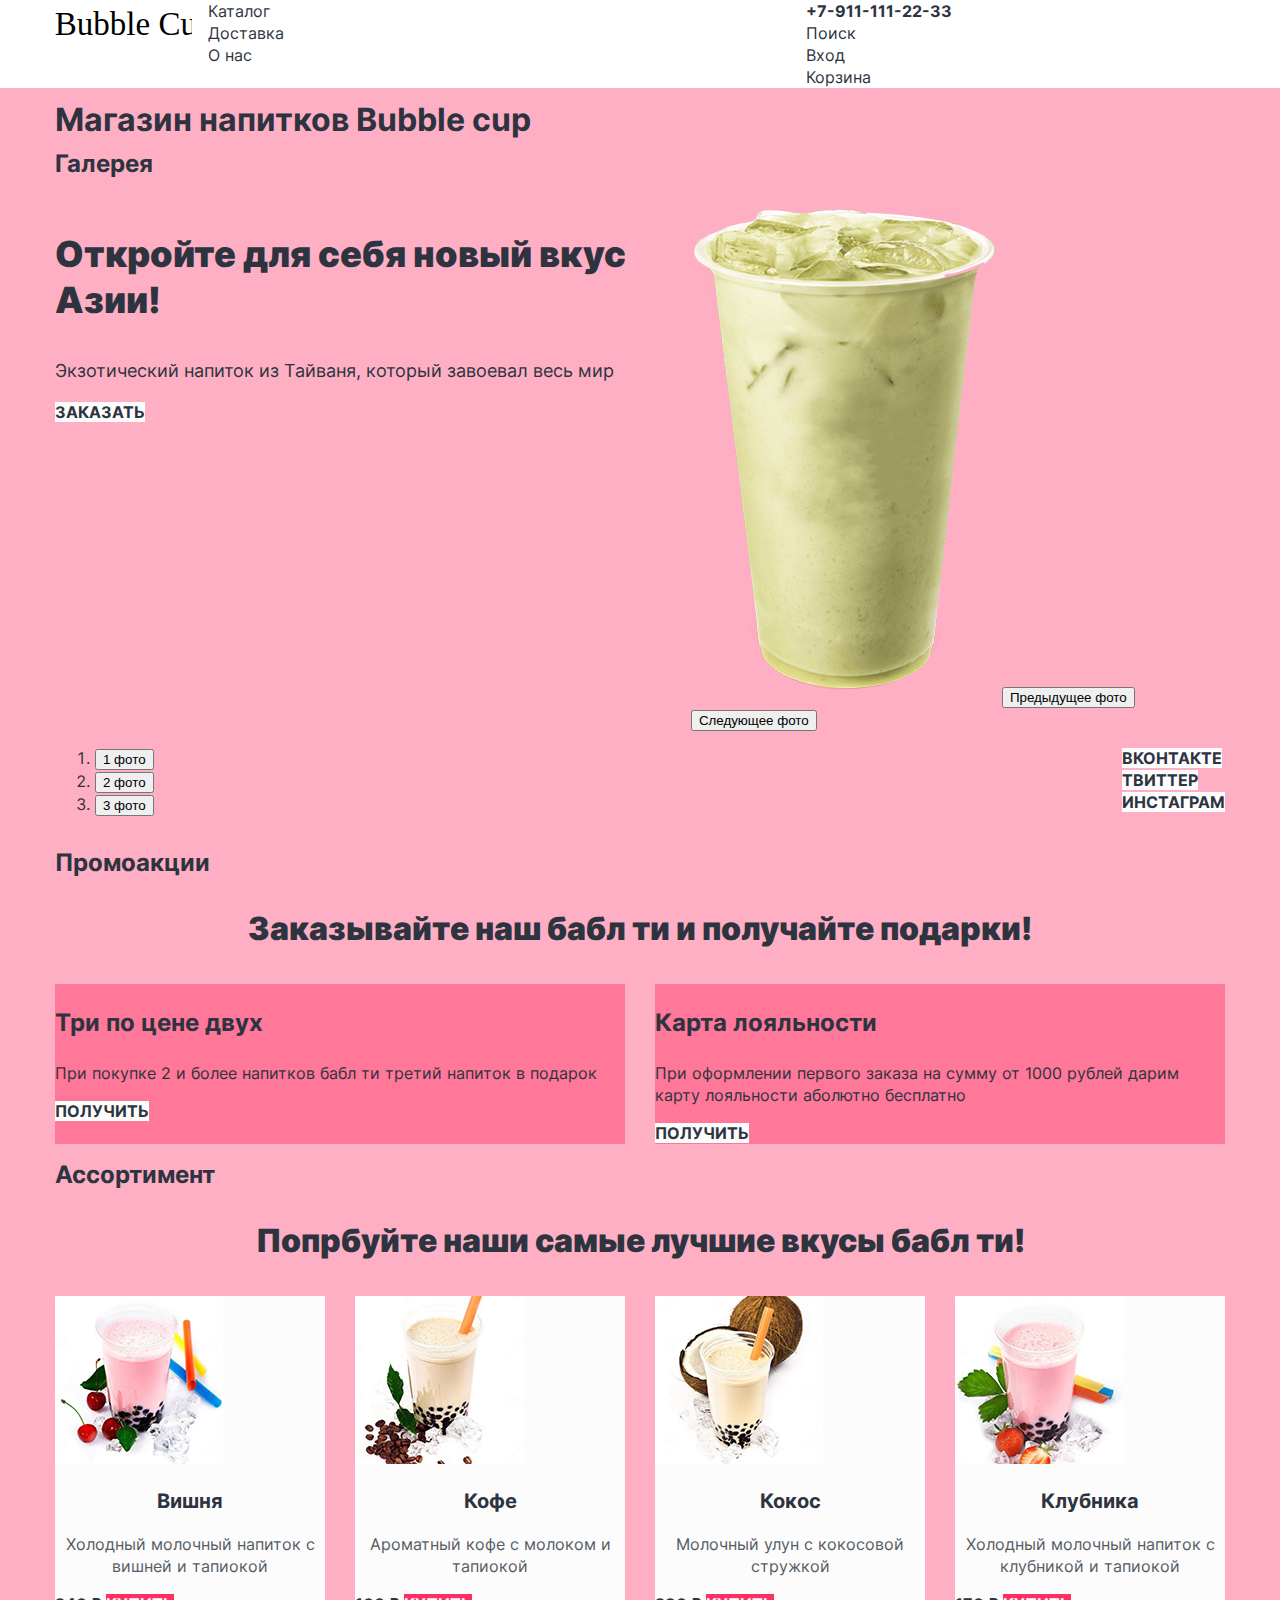
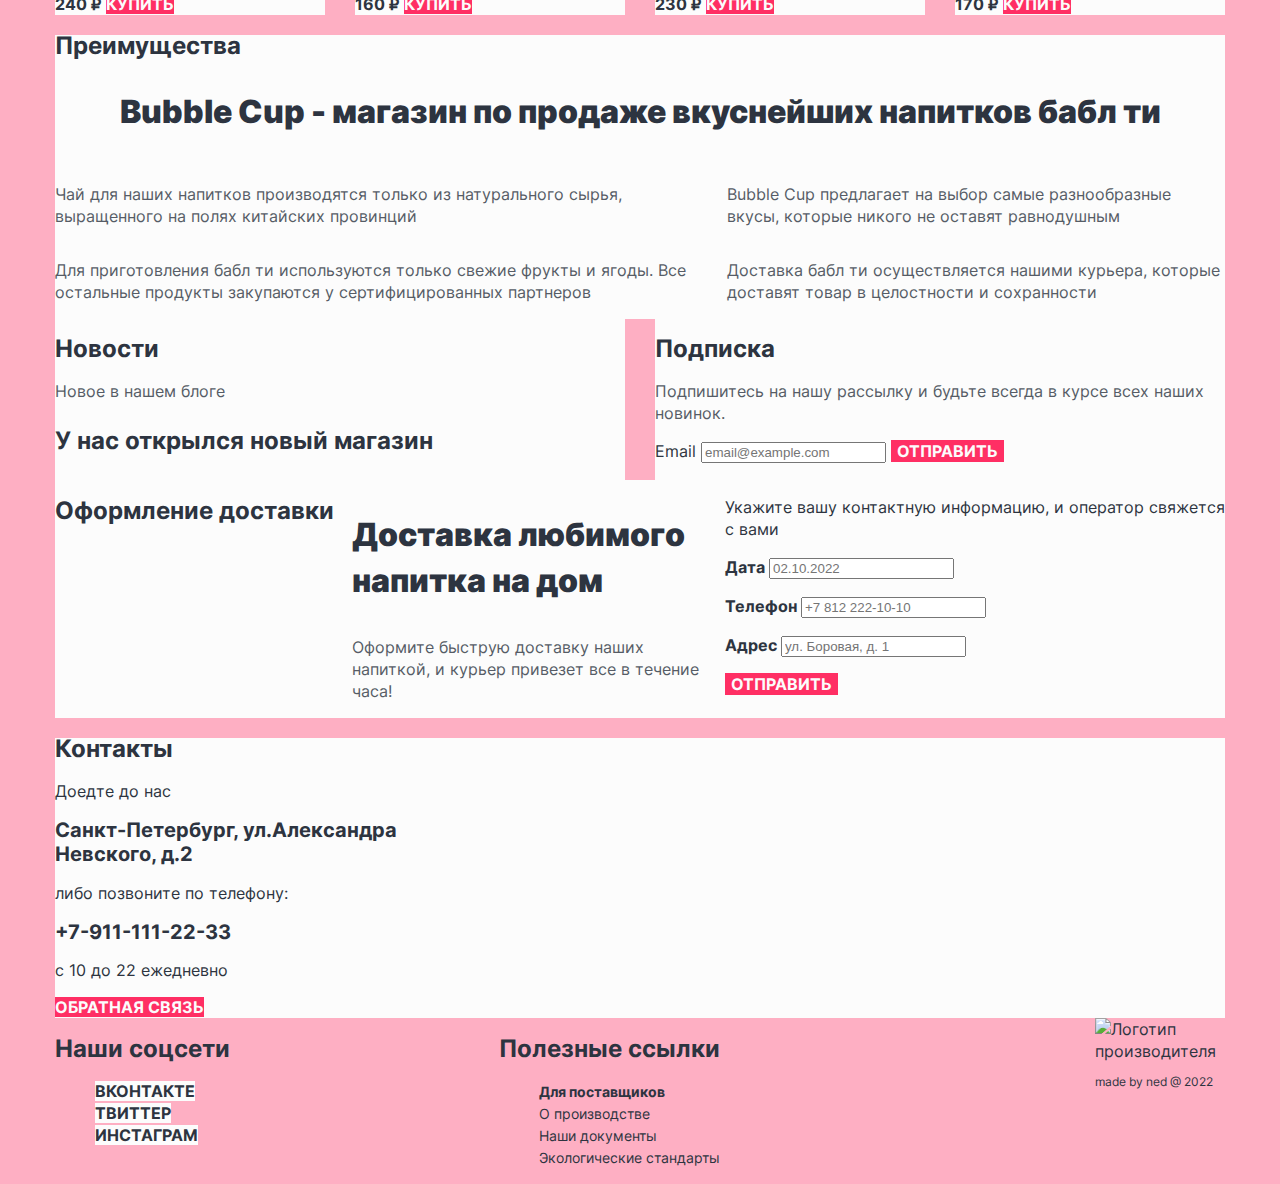
==== index.html @ 6e356ae7 "add flex containers and fix pictures" ====
<!DOCTYPE html>
<html lang="ru">
  <head>
    <meta charset="utf-8">
    <title>Bubble-cup</title>
    <link href="styles/style.css" rel="stylesheet">
  </head>
  <body>
  <header class="main-header">
    <nav class="navigation">
      <a class="navigation-logo" href="index.html">
        <img class="main-header-logo" src="assets/logo.svg" alt="Логотип магазина Bubble Cup" width="137" height="56">
      </a>
      <ul class="navigation-list">
        <li class="navigation-item">
          <a class="navigation-link" href="catalog.html">Каталог</a>
        </li>
        <li class="navigation-item">
          <a class="navigation-link" href="#">Доставка</a>
        </li>
        <li class="navigation-item">
          <a class="navigation-link" href="#">О нас</a>
        </li>
      </ul>
      <ul class="navigation-list navigation-user">
        <li class="navigation-item">
          <b><a class="navigation-link" href="tel:+79111112233">+7-911-111-22-33</a></b>
        </li>
        <li class="navigation-item">
          <a class="navigation-link" href="#">Поиск</a>
        </li>
        <li class="navigation-item">
          <a class="navigation-link" href="#">Вход</a>
        </li>
        <li class="navigation-item">
          <a class="navigation-link" href="#">Корзина</a>
        </li>
      </ul>
    </nav>
  </header>

  <main class="main-index main-container">
    <div class="page-container">
    <h1 class="visually-hidden">Магазин напитков Bubble cup</h1>

    <section class="gallery">

      <h2 class="visually-hidden">Галерея</h2>
      <div class="gallery-container">
        <div class="gallery-wrapper">
          <p class="gallery-title">Откройте для себя новый вкус Азии!</p>
          <p class="gallery-description">Экзотический напиток из Тайваня, который завоевал весь мир</p>
          <a class="button button-order" href="#">Заказать</a>
        </div>

        <div class="gallery-slider">
          <img class="slider-image" src="assets/slider-lime-tea.png" alt="Напитки bubble tea" width="306" height="507">
          <button class="slider-button slider-prev" type="button">
            <span class="visually-hidden">Предыдущее фото</span>
          </button>
          <button class="slider-button slider-next" type="button">
            <span class="visually-hidden">Следующее фото</span>
          </button>

        </div>
      </div>

        <div class="gallery-container">
          <ol class="slider-pagination">
            <li class="slider-pagination-item">
              <button class="slider-pagination-button slider-pagination-button-current" type="button">
                <span class="visually-hidden">1 фото</span>
              </button>
            </li>
            <li class="slider-pagination-item">
              <button class="slider-pagination-button" type="button">
                <span class="visually-hidden">2 фото</span>
              </button>
            </li>
            <li class="slider-pagination-item">
              <button class="slider-pagination-button" type="button">
                <span class="visually-hidden">3 фото</span>
              </button>
            </li>
          </ol>

        <div class="gallery-social">
          <ul class="gallery-social-list">
            <li class="gallery-social-item">
              <a class="button" href="#">
                <span class="visually-hidden">ВКонтакте</span>
              </a>
            </li>
            <li class="gallery-social-item">
              <a class="button" href="#">
                <span class="visually-hidden">Твиттер</span>
              </a>
            </li>
            <li class="gallery-social-item">
              <a class="button" href="#">
                <span class="visually-hidden">Инстаграм</span>
              </a>
            </li>
          </ul>
        </div>
      </div>

    </section>


    <section class="promo-actions">
      <h2 class="visually-hidden">Промоакции</h2>
      <p class="promo-actions-title">Заказывайте наш бабл ти и получайте подарки!</p>
      <div class="promo-container">
        <div class="promo-action-wrapper">
          <p class="promo-title">Три по цене двух</p>
          <p class="promo-description">При покупке 2 и более напитков бабл ти третий напиток в подарок</p>
          <a class="button button-gift" href="#">Получить</a>
        </div>
        <div class="promo-action-wrapper">
          <p class="promo-title">Карта лояльности</p>
          <p class="promo-description">При оформлении первого заказа на сумму от 1000 рублей дарим карту лояльности аболютно бесплатно</p>
          <a class="button button-gift" href="#">Получить</a>
        </div>
      </div>
    </section>

    <section class="assortment">
      <h2 class="visually-hidden">Ассортимент</h2>
      <p class="assortment-title">Попрбуйте наши самые лучшие вкусы бабл ти!</p>
      <ul class="product-list">
        <li class="product-item">
          <a class="product-link" href="#">
            <img class="product-image" src="assets/catalog/cherry-bubble-tea.jpg" alt="Вишневый напиток" width="168" height="168">
            <h3 class="product-title">Вишня</h3>
            <p class="product-description">Холодный молочный напиток с вишней и тапиокой</p>
          </a>
          <b class="product-price">240 ₽</b>
          <a class="product-button button button-pink" href="#">Купить</a>
        </li>
        <li class="product-item">
          <a class="product-link" href="#">
            <img class="product-image" src="assets/catalog/coffee-bubble-tea.jpg" alt="Кофейный напиток" width="168" height="168">
            <h3 class="product-title">Кофе</h3>
            <p class="product-description">Ароматный кофе с молоком и тапиокой</p>
          </a>
          <b class="product-price">160 ₽</b>
          <a class="product-button button button-pink" href="#">Купить</a>
        </li>
        <li class="product-item">
          <a class="product-link" href="#">
            <img class="product-image" src="assets/catalog/coconut-bubble-tea.jpg" alt="Кокосовый напиток" width="168" height="168">
            <h3 class="product-title">Кокос</h3>
            <p class="product-description">Молочный улун с кокосовой стружкой</p>
          </a>
          <b class="product-price">230 ₽</b>
          <a class="product-button button button-pink" href="#">Купить</a>
        </li>
        <li class="product-item">
          <a class="product-link" href="#">
            <img class="product-image" src="assets/catalog/strawberry-bubble-tea.jpg" alt="Клубничный напиток" width="168" height="168">
            <h3 class="product-title">Клубника</h3>
            <p class="product-description">Холодный молочный напиток с клубникой и тапиокой</p>
          </a>
          <b class="product-price">170 ₽</b>
          <a class="product-button button button-pink" href="#">Купить</a>
        </li>
      </ul>
    </section>

    <section class="advantages">
      <h2 class="visually-hidden">Преимущества</h2>
      <p class="advantages-title">Bubble Cup - магазин по продаже вкуснейших напитков бабл ти</p>
      <div class="advantages-list">
        <ul class="advantages-list-column">
          <li class="advantages-item">
            <p class="advantages-description">Чай для наших напитков производятся только из натурального сырья, выращенного на полях китайских провинций</p>
          </li>
          <li class="advantages-item">
            <p class="advantages-description">Для приготовления бабл ти используются только свежие фрукты и ягоды. Все остальные продукты закупаются у  сертифицированных партнеров</p>
          </li>
        </ul>
        <ul class="advantages-list-column">
          <li class="advantages-item">
            <p class="advantages-description">Bubble Cup предлагает на выбор самые разнообразные вкусы, которые никого не оставят равнодушным</p>
          </li>
          <li class="advantages-item">
            <p class="advantages-description">Доставка бабл ти осуществляется нашими курьера, которые доставят товар в целостности и сохранности</p>
          </li>
        </ul>
      </div>
    </section>

    <div class="news-container">
      <section class="news">
        <h2 class="visually-hidden">Новости</h2>
        <span class="news-sign">Новое в нашем блоге</span>
        <p class="news-title">У нас открылся новый магазин</p>
      </section>

      <section class="subscription">
        <h2 class="visually-hidden">Подписка</h2>
        <p class="subscription-description">Подпишитесь на нашу рассылку и будьте всегда
          в курсе всех наших новинок.</p>
        <form class="subscription-form" action="" method="post">
          <label>Email
            <input class="field" placeholder="email@example.com" type="email" name="subscription-email"  required>
          </label>
          <button class="button subscription-button button-pink" type="submit">Отправить</button>
        </form>
      </section>
    </div>

    <section class="appointment">
      <h2 class="visually-hidden">Оформление доставки</h2>
      <div class="appointment-sign">
        <p class="appointment-title">Доставка любимого напитка на дом</p>
        <p class="appointment-description">Оформите быструю доставку наших напиткой, и курьер привезет все в течение часа!</p>
      </div>
      <div class="appointment-wrapper">
        <p class="form-description">Укажите вашу контактную информацию, и оператор свяжется с вами</p>
        <form class="appointment-form" action="" method="post">
          <p class="appointment-form-date">
            <label class="form-label">Дата
              <input class="appointment-date" type="text" name="appointment-date" placeholder="02.10.2022">
            </label>
          </p>
          <p class="appointment-form-phone">
            <label class="form-label">Телефон
              <input class="appointment-phone" type="tel" name="appointment-phone" placeholder="+7 812 222-10-10">
            </label>
          </p>
          <p class="appointment-form-address">
            <label class="form-label">Адрес
              <input class="appointment-address" type="text" name="appointment-address" placeholder="ул. Боровая, д. 1">
            </label>
          </p>
          <button class="button button-pink" type="submit">Отправить</button>
        </form>
      </div>
    </section>

    <section class="contacts">
      <h2 class="visually-hidden">Контакты</h2>
      <div class="contacts-wrapper">
        <p class="contacts-address-title">Доедте до нас</p>
        <address class="contacts-address">Санкт-Петербург, ул.Александра Невского, д.2</address>
        <p class="contacts-phone-title">либо позвоните по телефону:</p>
        <a class="contacts-phone" href="tel:+79111112233">+7-911-111-22-33</a>
        <p class="contacts-time-description">с 10 до 22 ежедневно</p>

        <a class="button button-feedback button-pink" href="#">Обратная связь</a>
      </div>
    </section>
    </div>
  </main>

  <footer class="main-footer">
    <div class="footer-container">
      <section class="footer-social">
        <h2 class="visually-hidden">Наши соцсети</h2>
        <ul class="footer-social-list">
          <li class="footer-social-item">
            <a class="button" href="#">
              <span class="visually-hidden">ВКонтакте</span>
            </a>
          </li>
          <li class="gallery-social-item">
            <a class="button" href="#">
              <span class="visually-hidden">Твиттер</span>
            </a>
          </li>
          <li class="gallery-social-item">
            <a class="button" href="#">
              <span class="visually-hidden">Инстаграм</span>
            </a>
          </li>
        </ul>
      </section>

      <section class="useful-links">
        <h2 class="visually-hidden">Полезные ссылки</h2>
        <ul class="useful-links-list">
          <li class="useful-links-item">
            <b><a class="useful-links-link" href="#">Для поставщиков</a></b>
          </li>
          <li class="useful-links-item">
            <a class="useful-links-link" href="#">О производстве</a>
          </li>
          <li class="useful-links-item">
            <a class="useful-links-link" href="#">Наши документы</a>
          </li>
          <li class="useful-links-item">
            <a class="useful-links-link" href="#">Экологические стандарты</a>
          </li>
        </ul>
      </section>

      <div class="about">
        <img class="footer-logo" src="" alt="Логотип производителя">
        <p class="about-text">made by ned @ 2022</p>
      </div>
    </div>
  </footer>
  </body>
</html>
---- styles/style.css ----
@font-face {
  font-family: Inter;
  font-style: normal;
  font-weight: 400;
  src: url("../fonts/inter-regular.woff") format("woff");
  font-display: swap;
}

@font-face {
  font-family: Inter;
  font-style: normal;
  font-weight: 700;
  src: url("../fonts/inter-bold.woff") format("woff");
  font-display: swap;
}

@font-face {
  font-family: Inter;
  font-style: normal;
  font-weight: 900;
  src: url("../fonts/inter-black.woff") format("woff");
  font-display: swap;
}

html {
  height: 100%;
}

body {
  margin: 0;
  display: flex;
  flex-direction: column;
  min-height: 100%;
  font-family: "Inter", sans-serif;
  font-size: 16px;
  line-height: 22px;
  color: #000000;
  background-color: #ffffff;
}

/*.visually-hidden {*/
/*  position: absolute;*/
/*  width: 1px;*/
/*  height: 1px;*/
/*  margin: -1px;*/
/*  border: 0;*/
/*  padding: 0;*/
/*  white-space: nowrap;*/
/*  clip-path: inset(100%);*/
/*  clip: rect(0 0 0 0);*/
/*  overflow: hidden;*/
/*}*/

.button {
  font-family: inherit;
  font-weight: 700;
  font-size: 16px;
  line-height: 20px;
  text-align: center;
  color: #2D3440;
  background-color: #FCFCFC;
  text-decoration: none;
  text-transform: uppercase;
  border: none;
}

.button-pink {
  color: #FCFCFC;
  background-color: #FF2F64;
}

.navigation{
  display: flex;
  width: 1170px;
  margin: 0 auto;
}

.navigation-list {
  list-style: none;
  margin: 0;
  padding: 0;
  width: 400px;
}

.navigation-user {
  width: 419px;
  margin-left: auto;
}

.navigation-link {
  text-decoration: none;
  color: #2D3440;
  font-size: 16px;
  line-height: 20px;
  text-align: center;
}

.main-index {
  background-color: #FEAFC3;
  color: #2D3440;
}

.main-container {
  flex-grow: 1;
}

.page-container {
  width: 1170px;
  margin: 0 auto;
}

.main-header-logo {
  display: block;
  margin-right: 16px;
}

.gallery-container {
  display: flex;
  justify-content: space-between;
}

.gallery-title {
  font-weight: 900;
  font-size: 36px;
  line-height: 46px;
}

.gallery-description {
  font-size: 18px;
  line-height: 24px;
}

.gallery-social-list {
  list-style: none;
}

.promo-container {
  display: flex;
  justify-content: space-between;
}

.promo-action-wrapper {
  width: 570px;
}

.promo-action-wrapper {
  background-color: #FF7799;
}

.promo-actions-title {
  text-align: center;
  font-weight: 900;
  font-size: 32px;
  line-height: 46px;
}

.promo-title {
  font-weight: 700;
  font-size: 24px;
  line-height: 30px;
}

.product-list {
  list-style: none;
  display: flex;
  justify-content: space-between;
  padding: 0;
  margin: 0;
}

.product-item {
  background-color: #FCFCFC;
  width: 270px;
}

.product-link {
  text-decoration: none;
  color: #2D3440;
}

.assortment-title {
  text-align: center;
  font-weight: 900;
  font-size: 32px;
  line-height: 46px;
}

.product-title {
  text-align: center;
  font-weight: 700;
  font-size: 20px;
  line-height: 24px;
}

.product-description {
  color: #565C66;
  text-align: center;
}

.advantages {
  background-color: #FCFCFC;
}

.advantages-list {
  display: flex;
  justify-content: space-between;
}

.advantages-list-column {
  display: flex;
  flex-direction: column;
  margin: 0;
  padding: 0;
  list-style: none;
}

.advantages-title {
  text-align: center;
  font-weight: 900;
  font-size: 32px;
  line-height: 46px;
}

.advantages-description {
  color: #565C66;
}

.news-container {
  display: flex;
  justify-content: space-between;
}

.news {
  background-color: #FCFCFC;
  width: 570px;
}

.news-title {
  font-weight: 700;
  font-size: 24px;
  line-height: 30px;
}

.news-sign {
  color: #565C66;
  line-height: 20px;
}

.subscription {
  background-color: #FCFCFC;
  width: 570px;
}

.subscription-description {
  color: #565C66;
}

.appointment {
  background-color: #FCFCFC;
  display: flex;
  justify-content: space-between;
}

.appointment-sign {
  width: 356px;
}

.appointment-wrapper {
  width: 500px;
}

.appointment-title {
  font-weight: 900;
  font-size: 32px;
  line-height: 46px;
}

.appointment-description {
  color: #565C66;
}

.form-label {
  font-weight: 700;
}

.contacts {
  background-color: #FCFCFC;
}

.contacts-wrapper {
  width: 343px;
}

.contacts-address {
  font-style: normal;
  font-weight: 700;
  font-size: 20px;
  line-height: 24px;
}

.contacts-phone {
  color: #2D3440;
  text-decoration: none;
  font-weight: 700;
  font-size: 20px;
  line-height: 24px;
}

.contacts-time-description {
  line-height: 20px;
}

.main-footer {
  background-color: #FEAFC3;
  color: #2D3440;
}

.footer-container {
  width: 1170px;
  margin: 0 auto;
  display: flex;
}

.footer-social-list {
  list-style: none;
  width: 104px;
  margin-right: 300px;
}

.useful-links-list {
  list-style: none;
  width: 356px;
  margin-right: 200px;
}

.useful-links-link {
  text-decoration: none;
  color: #2D3440;
  font-size: 14px;
  line-height: 20px;
}

.about-text {
  font-size: 12px;
  line-height: 16px;
  width: 193px;
}

/*catalog*/

.catalog-header {
  background-color: #FEAFC3;
}

.navigation-link-current {
  background-color: #FF2F64;
  color: #FCFCFC;
}

.main-inner {
  background-color: #FEAFC3;
  color: #2D3440;
  font-size: 14px;
  line-height: 20px;
}

.inner-header-title {
  font-weight: 900;
  font-size: 32px;
  line-height: 46px;
}

.breadcrumbs-link {
  color: inherit;
  text-decoration: none;
  font-weight: 700;
}

.catalog-filter {
  width: 807px;
}

.filter-wrapper {
  display: flex;
  justify-content: space-between;
}

.sort-group {
  width: 196px;
}

.price-group {
  width: 196px;
}

.sugar-group {
  width: 367px;
}

.filler-group {
  width: 596px;
}

.sugar-list {
  display: flex;
}

.filler-list {
  display: flex;
}

.catalog-list {
  padding: 0;
  margin: 0;
  list-style: none;
  display: flex;
  flex-wrap: wrap;
}

.catalog-list .product-item {
  margin-right: 30px;
}

.catalog-list .product-item:nth-child(4n) {
  margin-right: 0;
}

.pagination-wrapper {
  display: flex;
}

.pagination-show-more {
  margin-left: 494px;
}

.pagination {
  width: 200px;
  display: flex;
  margin-left: auto;
}

.pagination-link {
  color: #2D3440;
  text-decoration: none;
  font-weight: 400;
  font-size: 16px;
  line-height: 20px;
}

.pagination-current {
  background-color: #FCFCFC;
}

.pagination-disabled {
  background-color: #595959;
}
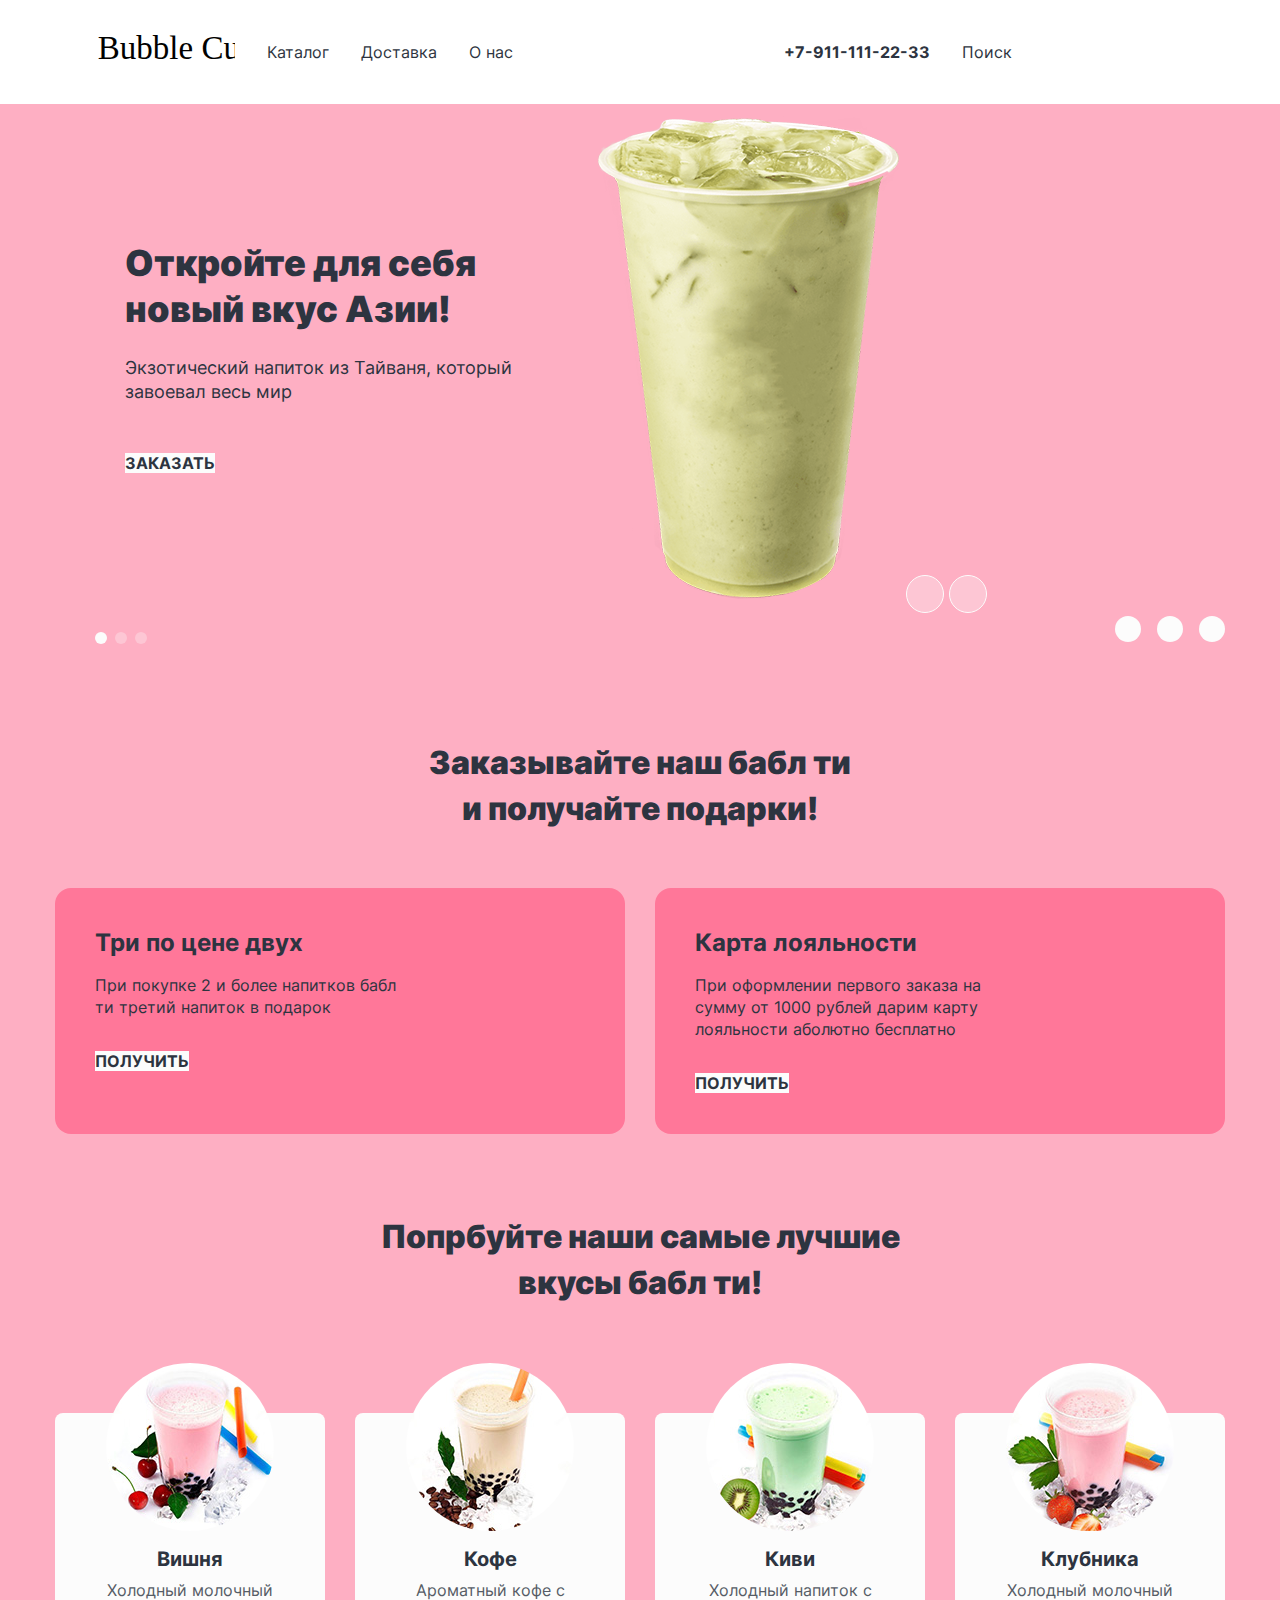
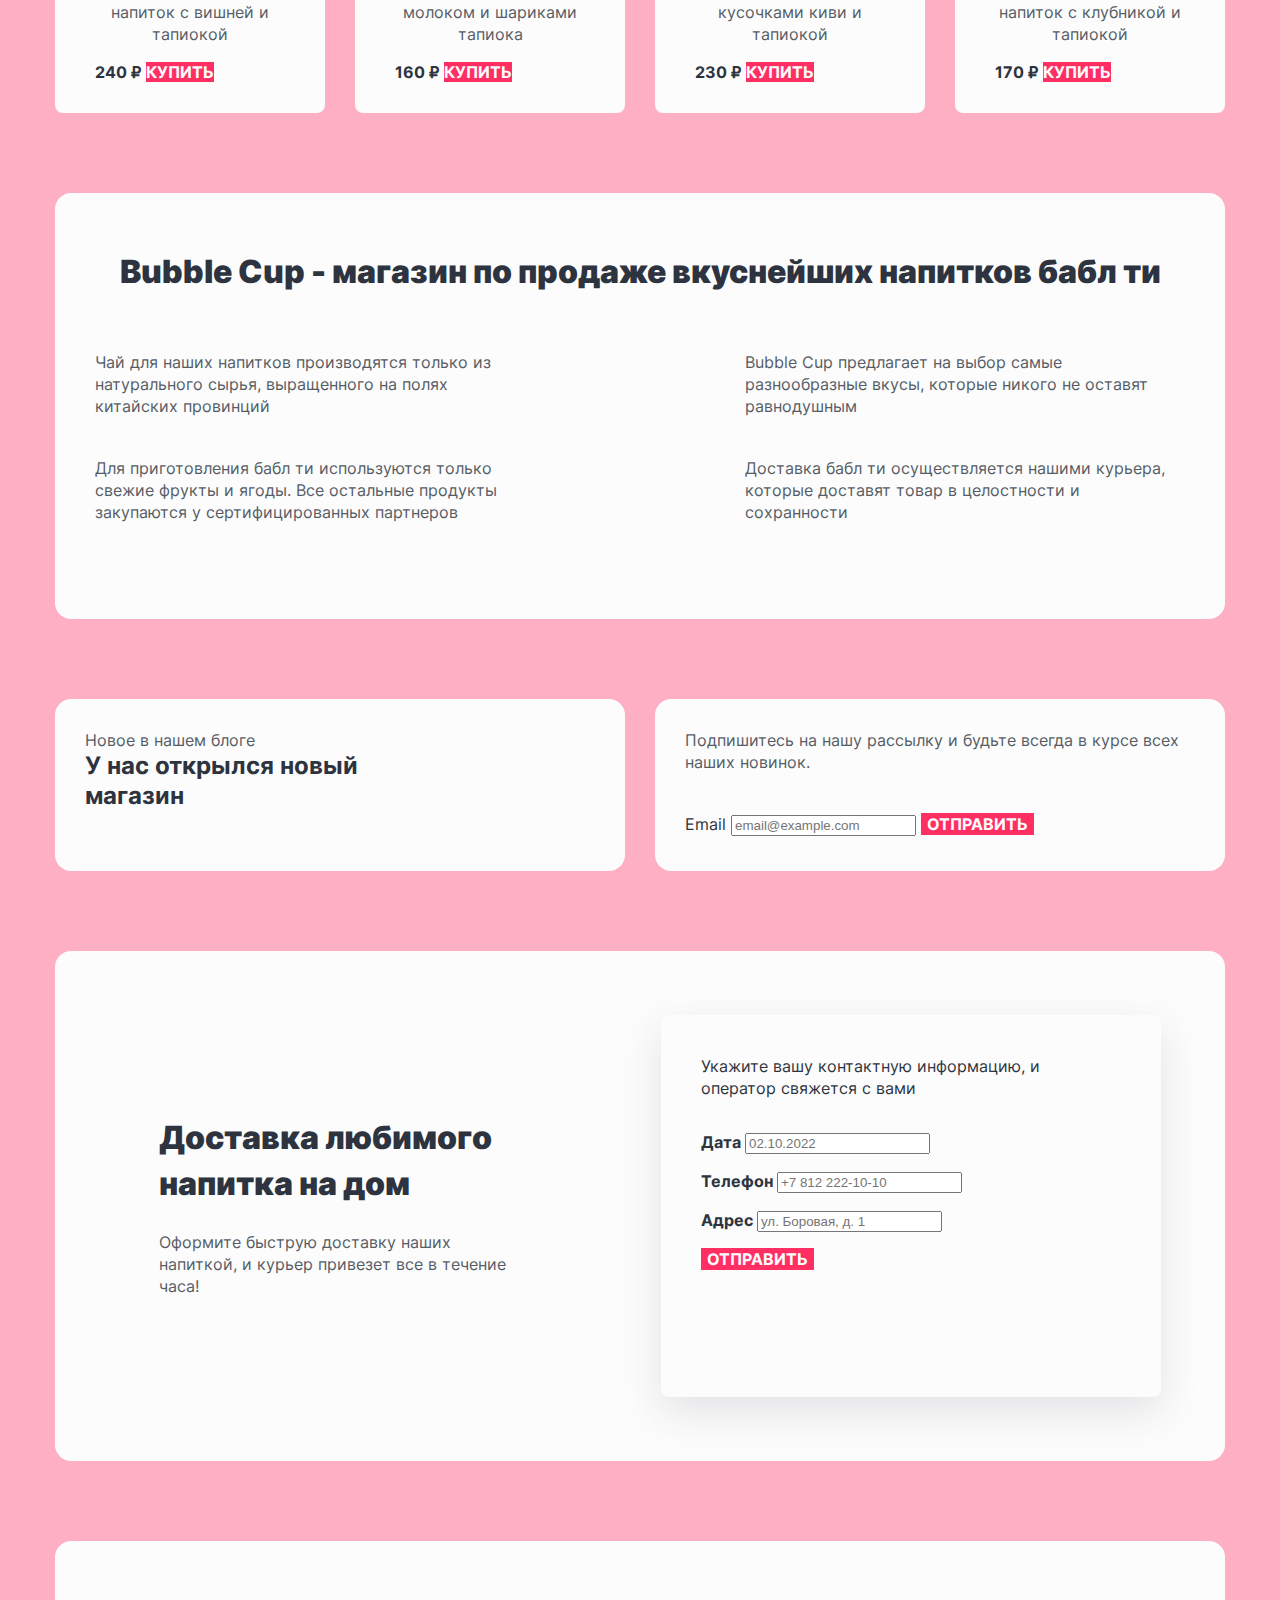
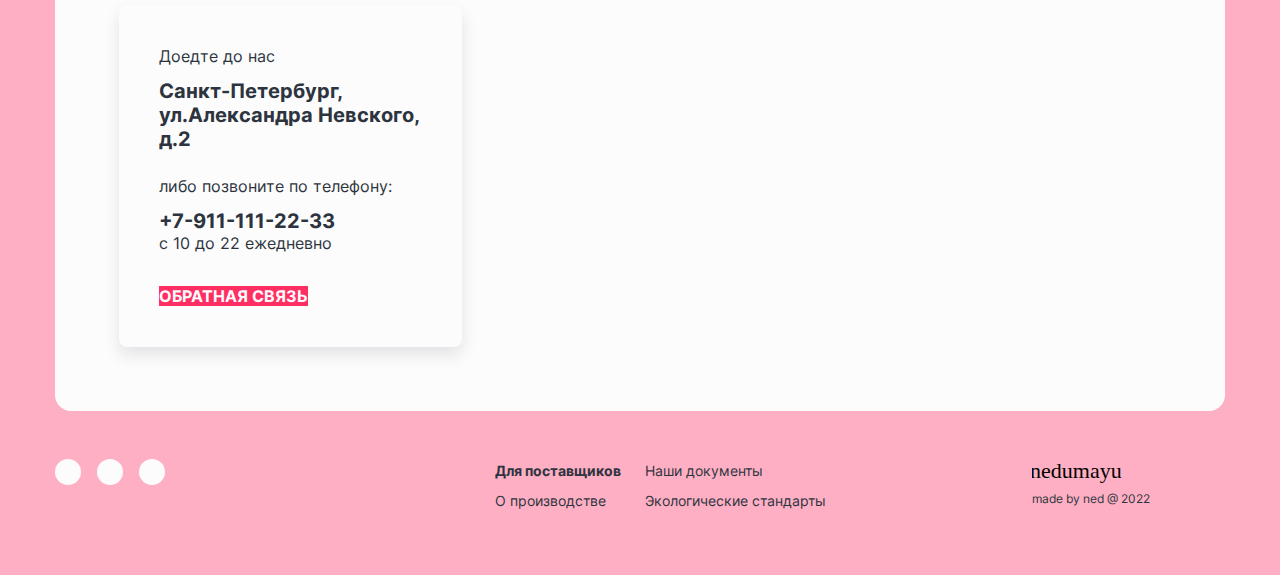
==== commit 3ce04987: "add margins and paddings at elements" ====
--- a/index.html
+++ b/index.html
@@ -30,10 +30,10 @@
           <a class="navigation-link" href="#">Поиск</a>
         </li>
         <li class="navigation-item">
-          <a class="navigation-link" href="#">Вход</a>
-        </li>
-        <li class="navigation-item">
-          <a class="navigation-link" href="#">Корзина</a>
+          <a class="navigation-link" href="#"><span class="visually-hidden">Вход</span></a>
+        </li>
+        <li class="navigation-item">
+          <a class="navigation-link" href="#"><span class="visually-hidden">Корзина</span></a>
         </li>
       </ul>
     </nav>
@@ -44,7 +44,6 @@
     <h1 class="visually-hidden">Магазин напитков Bubble cup</h1>
 
     <section class="gallery">
-
       <h2 class="visually-hidden">Галерея</h2>
       <div class="gallery-container">
         <div class="gallery-wrapper">
@@ -61,11 +60,10 @@
           <button class="slider-button slider-next" type="button">
             <span class="visually-hidden">Следующее фото</span>
           </button>
-
-        </div>
-      </div>
-
-        <div class="gallery-container">
+        </div>
+      </div>
+
+        <div class="gallery-buttons-container">
           <ol class="slider-pagination">
             <li class="slider-pagination-item">
               <button class="slider-pagination-button slider-pagination-button-current" type="button">
@@ -110,7 +108,7 @@
 
     <section class="promo-actions">
       <h2 class="visually-hidden">Промоакции</h2>
-      <p class="promo-actions-title">Заказывайте наш бабл ти и получайте подарки!</p>
+      <p class="promo-actions-title">Заказывайте наш бабл ти <br> и получайте подарки!</p>
       <div class="promo-container">
         <div class="promo-action-wrapper">
           <p class="promo-title">Три по цене двух</p>
@@ -127,7 +125,7 @@
 
     <section class="assortment">
       <h2 class="visually-hidden">Ассортимент</h2>
-      <p class="assortment-title">Попрбуйте наши самые лучшие вкусы бабл ти!</p>
+      <p class="assortment-title">Попрбуйте наши самые лучшие <br> вкусы бабл ти!</p>
       <ul class="product-list">
         <li class="product-item">
           <a class="product-link" href="#">
@@ -142,16 +140,16 @@
           <a class="product-link" href="#">
             <img class="product-image" src="assets/catalog/coffee-bubble-tea.jpg" alt="Кофейный напиток" width="168" height="168">
             <h3 class="product-title">Кофе</h3>
-            <p class="product-description">Ароматный кофе с молоком и тапиокой</p>
+            <p class="product-description">Ароматный кофе с молоком и шариками тапиока</p>
           </a>
           <b class="product-price">160 ₽</b>
           <a class="product-button button button-pink" href="#">Купить</a>
         </li>
         <li class="product-item">
           <a class="product-link" href="#">
-            <img class="product-image" src="assets/catalog/coconut-bubble-tea.jpg" alt="Кокосовый напиток" width="168" height="168">
-            <h3 class="product-title">Кокос</h3>
-            <p class="product-description">Молочный улун с кокосовой стружкой</p>
+            <img class="product-image" src="assets/catalog/kiwi-bubble-tea.jpg" alt="Киви напиток" width="168" height="168">
+            <h3 class="product-title">Киви</h3>
+            <p class="product-description">Холодный напиток с кусочками киви и тапиокой</p>
           </a>
           <b class="product-price">230 ₽</b>
           <a class="product-button button button-pink" href="#">Купить</a>
@@ -195,7 +193,7 @@
       <section class="news">
         <h2 class="visually-hidden">Новости</h2>
         <span class="news-sign">Новое в нашем блоге</span>
-        <p class="news-title">У нас открылся новый магазин</p>
+        <p class="news-title">У нас открылся новый <br> магазин</p>
       </section>
 
       <section class="subscription">
@@ -243,9 +241,9 @@
     <section class="contacts">
       <h2 class="visually-hidden">Контакты</h2>
       <div class="contacts-wrapper">
-        <p class="contacts-address-title">Доедте до нас</p>
+        <p class="contacts-title">Доедте до нас</p>
         <address class="contacts-address">Санкт-Петербург, ул.Александра Невского, д.2</address>
-        <p class="contacts-phone-title">либо позвоните по телефону:</p>
+        <p class="contacts-title">либо позвоните по телефону:</p>
         <a class="contacts-phone" href="tel:+79111112233">+7-911-111-22-33</a>
         <p class="contacts-time-description">с 10 до 22 ежедневно</p>
 
@@ -259,8 +257,8 @@
     <div class="footer-container">
       <section class="footer-social">
         <h2 class="visually-hidden">Наши соцсети</h2>
-        <ul class="footer-social-list">
-          <li class="footer-social-item">
+        <ul class="gallery-social-list">
+          <li class="gallery-social-item">
             <a class="button" href="#">
               <span class="visually-hidden">ВКонтакте</span>
             </a>
@@ -280,24 +278,28 @@
 
       <section class="useful-links">
         <h2 class="visually-hidden">Полезные ссылки</h2>
-        <ul class="useful-links-list">
-          <li class="useful-links-item">
-            <b><a class="useful-links-link" href="#">Для поставщиков</a></b>
-          </li>
-          <li class="useful-links-item">
-            <a class="useful-links-link" href="#">О производстве</a>
-          </li>
-          <li class="useful-links-item">
-            <a class="useful-links-link" href="#">Наши документы</a>
-          </li>
-          <li class="useful-links-item">
-            <a class="useful-links-link" href="#">Экологические стандарты</a>
-          </li>
-        </ul>
+        <div class="useful-links-list">
+          <ul class="useful-links-column">
+            <li class="useful-links-item">
+              <b><a class="useful-links-link" href="#">Для поставщиков</a></b>
+            </li>
+            <li class="useful-links-item">
+              <a class="useful-links-link" href="#">О производстве</a>
+            </li>
+          </ul>
+          <ul class="useful-links-column">
+            <li class="useful-links-item">
+              <a class="useful-links-link" href="#">Наши документы</a>
+            </li>
+            <li class="useful-links-item">
+              <a class="useful-links-link" href="#">Экологические стандарты</a>
+            </li>
+          </ul>
+        </div>
       </section>
 
       <div class="about">
-        <img class="footer-logo" src="" alt="Логотип производителя">
+        <img class="footer-logo" src="assets/logo-ned.svg" alt="Логотип производителя" width="93" height="27">
         <p class="about-text">made by ned @ 2022</p>
       </div>
     </div>
--- a/styles/style.css
+++ b/styles/style.css
@@ -38,18 +38,20 @@
   background-color: #ffffff;
 }
 
-/*.visually-hidden {*/
-/*  position: absolute;*/
-/*  width: 1px;*/
-/*  height: 1px;*/
-/*  margin: -1px;*/
-/*  border: 0;*/
-/*  padding: 0;*/
-/*  white-space: nowrap;*/
-/*  clip-path: inset(100%);*/
-/*  clip: rect(0 0 0 0);*/
-/*  overflow: hidden;*/
-/*}*/
+.visually-hidden {
+  position: absolute;
+  width: 1px;
+  height: 1px;
+  margin: -1px;
+  border: 0;
+  padding: 0;
+  white-space: nowrap;
+  clip-path: inset(100%);
+  clip: rect(0 0 0 0);
+  overflow: hidden;
+}
+
+/*buttons*/
 
 .button {
   font-family: inherit;
@@ -69,10 +71,13 @@
   background-color: #FF2F64;
 }
 
+/*header*/
+
 .navigation{
   display: flex;
   width: 1170px;
   margin: 0 auto;
+  padding: 24px 98px;
 }
 
 .navigation-list {
@@ -80,14 +85,19 @@
   margin: 0;
   padding: 0;
   width: 400px;
+  display: flex;
+  flex-wrap: wrap;
+  align-content: center;
 }
 
 .navigation-user {
-  width: 419px;
+  width: 500px;
   margin-left: auto;
 }
 
 .navigation-link {
+  display: block;
+  padding: 8px 16px;
   text-decoration: none;
   color: #2D3440;
   font-size: 16px;
@@ -95,6 +105,18 @@
   text-align: center;
 }
 
+.navigation-user .navigation-link {
+  min-height: 15px;
+  min-width: 15px;
+}
+
+.main-header-logo {
+  display: block;
+  margin-right: 16px;
+}
+
+/*main-container*/
+
 .main-index {
   background-color: #FEAFC3;
   color: #2D3440;
@@ -109,42 +131,98 @@
   margin: 0 auto;
 }
 
-.main-header-logo {
-  display: block;
-  margin-right: 16px;
+/*gallery*/
+
+.gallery {
+  margin-bottom: 80px;
 }
 
 .gallery-container {
   display: flex;
+}
+
+.gallery-buttons-container {
+  display: flex;
   justify-content: space-between;
+}
+
+.gallery-wrapper {
+  width: 470px;
+  padding: 136px 0 138px 70px;
 }
 
 .gallery-title {
   font-weight: 900;
   font-size: 36px;
   line-height: 46px;
+  margin-top: 0;
+  margin-bottom: 24px;
 }
 
 .gallery-description {
   font-size: 18px;
   line-height: 24px;
-}
+  margin: 0 0 48px 0;
+}
+
+.slider-pagination {
+  display: flex;
+  list-style: none;
+}
+
+.slider-button {
+  width: 38px;
+  height: 38px;
+  background-color: rgba(252, 252, 252, 0.3);
+  border: 1px solid #FCFCFC;
+  border-radius: 50%;
+}
+
+/*pagination*/
+
+.slider-pagination-button {
+  display: block;
+  width: 12px;
+  height: 12px;
+  background-color: #FCFCFC;
+  border: none;
+  border-radius: 50%;
+  opacity: 0.3;
+  margin-right: 8px;
+}
+
+.slider-pagination-button-current {
+  opacity: 1;
+}
+
+/*social*/
 
 .gallery-social-list {
   list-style: none;
-}
-
-.promo-container {
-  display: flex;
-  justify-content: space-between;
-}
-
-.promo-action-wrapper {
-  width: 570px;
-}
-
-.promo-action-wrapper {
-  background-color: #FF7799;
+  display: flex;
+  flex-wrap: wrap;
+  margin: 0;
+  padding: 0;
+}
+
+.gallery-social-item {
+  display: block;
+  width: 24px;
+  height: 24px;
+  background-color: #FCFCFC;
+  border: 1px solid rgba(252, 252, 252, 0.3);
+  border-radius: 50%;
+  margin-right: 16px;
+}
+
+.gallery-social-item:nth-child(3n) {
+  margin-right: 0;
+}
+
+/*promo*/
+
+.promo-actions {
+  margin-bottom: 80px;
 }
 
 .promo-actions-title {
@@ -152,12 +230,37 @@
   font-weight: 900;
   font-size: 32px;
   line-height: 46px;
+  margin: 0 0 56px 0;
+}
+
+.promo-container {
+  display: flex;
+  justify-content: space-between;
+}
+
+.promo-action-wrapper {
+  padding: 40px;
+  width: 490px;
+  border-radius: 16px;
+  background-color: #FF7799;
 }
 
 .promo-title {
   font-weight: 700;
   font-size: 24px;
   line-height: 30px;
+  margin: 0 0 16px 0;
+}
+
+.promo-description {
+  width: 320px;
+  margin: 0 0 32px 0;
+}
+
+/*assortment*/
+
+.assortment {
+  margin-bottom: 80px;
 }
 
 .product-list {
@@ -170,12 +273,21 @@
 
 .product-item {
   background-color: #FCFCFC;
-  width: 270px;
+  width: 190px;
+  padding: 0 40px 30px 40px;
+  border-radius: 8px;
 }
 
 .product-link {
   text-decoration: none;
   color: #2D3440;
+}
+
+.product-image {
+  border-radius: 50%;
+  display: block;
+  width: 168px;
+  margin: -50px auto 0 auto;
 }
 
 .assortment-title {
@@ -183,6 +295,7 @@
   font-weight: 900;
   font-size: 32px;
   line-height: 46px;
+  margin: 0 0 107px 0;
 }
 
 .product-title {
@@ -190,15 +303,22 @@
   font-weight: 700;
   font-size: 20px;
   line-height: 24px;
+  margin: 16px 0 8px 0;
 }
 
 .product-description {
   color: #565C66;
   text-align: center;
-}
+  margin: 0 0 16px 0;
+}
+
+/*advantages*/
 
 .advantages {
   background-color: #FCFCFC;
+  margin-bottom: 80px;
+  padding: 56px 40px;
+  border-radius: 16px;
 }
 
 .advantages-list {
@@ -219,76 +339,116 @@
   font-weight: 900;
   font-size: 32px;
   line-height: 46px;
+  margin: 0 0 56px 0;
 }
 
 .advantages-description {
   color: #565C66;
-}
+  margin: 0 0 40px 0;
+  width: 440px;
+}
+
+/*news and sub*/
 
 .news-container {
   display: flex;
   justify-content: space-between;
+  margin-bottom: 80px;
 }
 
 .news {
   background-color: #FCFCFC;
-  width: 570px;
+  width: 510px;
+  padding: 30px;
+  border-radius: 16px;
 }
 
 .news-title {
   font-weight: 700;
   font-size: 24px;
   line-height: 30px;
+  margin: 0 0 30px 0;
 }
 
 .news-sign {
   color: #565C66;
   line-height: 20px;
+  margin: 0 0 12px 0;
 }
 
 .subscription {
   background-color: #FCFCFC;
-  width: 570px;
+  width: 510px;
+  padding: 30px;
+  border-radius: 16px;
 }
 
 .subscription-description {
   color: #565C66;
-}
+  margin: 0 0 40px 0;
+}
+
+/*delivery*/
 
 .appointment {
   background-color: #FCFCFC;
   display: flex;
   justify-content: space-between;
+  margin-bottom: 80px;
+  border-radius: 16px;
+  padding: 64px;
 }
 
 .appointment-sign {
   width: 356px;
-}
-
-.appointment-wrapper {
-  width: 500px;
+  margin: 100px 90px 100px 40px;
 }
 
 .appointment-title {
   font-weight: 900;
   font-size: 32px;
   line-height: 46px;
+  margin: 0 0 24px 0;
 }
 
 .appointment-description {
   color: #565C66;
+  margin: 0;
+}
+
+.appointment-wrapper {
+  width: 420px;
+  padding: 40px;
+  box-shadow: 0 15px 40px rgba(45, 52, 64, 0.12);
+  border-radius: 8px;
+}
+
+.form-description {
+  width: 380px;
+  margin: 0 0 32px 0;
 }
 
 .form-label {
   font-weight: 700;
 }
 
+/*contacts*/
+
 .contacts {
   background-color: #FCFCFC;
+  border-radius: 16px;
+  padding: 64px;
 }
 
 .contacts-wrapper {
-  width: 343px;
+  width: 263px;
+  padding: 40px;
+  box-shadow: 0 8px 16px rgba(45, 52, 64, 0.12);
+  border-radius: 8px;
+}
+
+.contacts-title {
+  margin: 0 0 12px 0;
 }
 
 .contacts-address {
@@ -296,6 +456,7 @@
   font-weight: 700;
   font-size: 20px;
   line-height: 24px;
+  margin: 0 0 24px 0;
 }
 
 .contacts-phone {
@@ -304,15 +465,20 @@
   font-weight: 700;
   font-size: 20px;
   line-height: 24px;
+  margin: 0;
 }
 
 .contacts-time-description {
   line-height: 20px;
-}
+  margin: 0 0 32px 0;
+}
+
+/*footer*/
 
 .main-footer {
   background-color: #FEAFC3;
   color: #2D3440;
+  padding: 48px 0 56px 0;
 }
 
 .footer-container {
@@ -321,16 +487,28 @@
   display: flex;
 }
 
-.footer-social-list {
-  list-style: none;
-  width: 104px;
-  margin-right: 300px;
+.footer-social {
+  width: 140px;
 }
 
 .useful-links-list {
-  list-style: none;
   width: 356px;
-  margin-right: 200px;
+  margin-left: 300px;
+  display: flex;
+}
+
+.useful-links-column {
+  list-style: none;
+  margin: 0;
+  padding: 0;
+}
+
+.useful-links-column:first-child {
+  margin-right: 24px;
+}
+
+.useful-links-item {
+  margin: 0 0 8px 0;
 }
 
 .useful-links-link {
@@ -338,12 +516,17 @@
   color: #2D3440;
   font-size: 14px;
   line-height: 20px;
+}
+
+.about {
+  width: 193px;
+  margin-left: auto;
 }
 
 .about-text {
   font-size: 12px;
   line-height: 16px;
-  width: 193px;
+  margin: 0;
 }
 
 /*catalog*/
@@ -368,6 +551,18 @@
   font-weight: 900;
   font-size: 32px;
   line-height: 46px;
+  margin: 0 0 40px 0;
+}
+
+.breadcrumbs {
+  display: flex;
+  list-style: none;
+  padding: 0;
+  margin: 0 0 16px 0;
+}
+
+.breadcrumbs-item:first-child {
+  margin-right: 28px;
 }
 
 .breadcrumbs-link {
@@ -378,6 +573,7 @@
 
 .catalog-filter {
   width: 807px;
+  margin-bottom: 100px;
 }
 
 .filter-wrapper {
@@ -411,7 +607,7 @@
 
 .catalog-list {
   padding: 0;
-  margin: 0;
+  margin: 0 0 -74px 0;
   list-style: none;
   display: flex;
   flex-wrap: wrap;
@@ -419,6 +615,7 @@
 
 .catalog-list .product-item {
   margin-right: 30px;
+  margin-bottom: 90px;
 }
 
 .catalog-list .product-item:nth-child(4n) {
@@ -427,6 +624,7 @@
 
 .pagination-wrapper {
   display: flex;
+  padding: 41px 0;
 }
 
 .pagination-show-more {
@@ -436,10 +634,18 @@
 .pagination {
   width: 200px;
   display: flex;
-  margin-left: auto;
+  margin: 0 0 0 auto;
+  padding: 0;
+  list-style: none;
 }
 
 .pagination-link {
+  display: flex;
+  align-items: center;
+  justify-content: center;
+  width: 24px;
+  height: 24px;
+  border-radius: 50%;
   color: #2D3440;
   text-decoration: none;
   font-weight: 400;
@@ -447,8 +653,17 @@
   line-height: 20px;
 }
 
+.pagination-link:not(:last-child) {
+  margin-right: 2px;
+}
+
 .pagination-current {
   background-color: #FCFCFC;
+}
+
+.pagination-prev, .pagination-next {
+  margin: 0 10px;
+  border: 1px solid rgb(110, 110, 110);
 }
 
 .pagination-disabled {
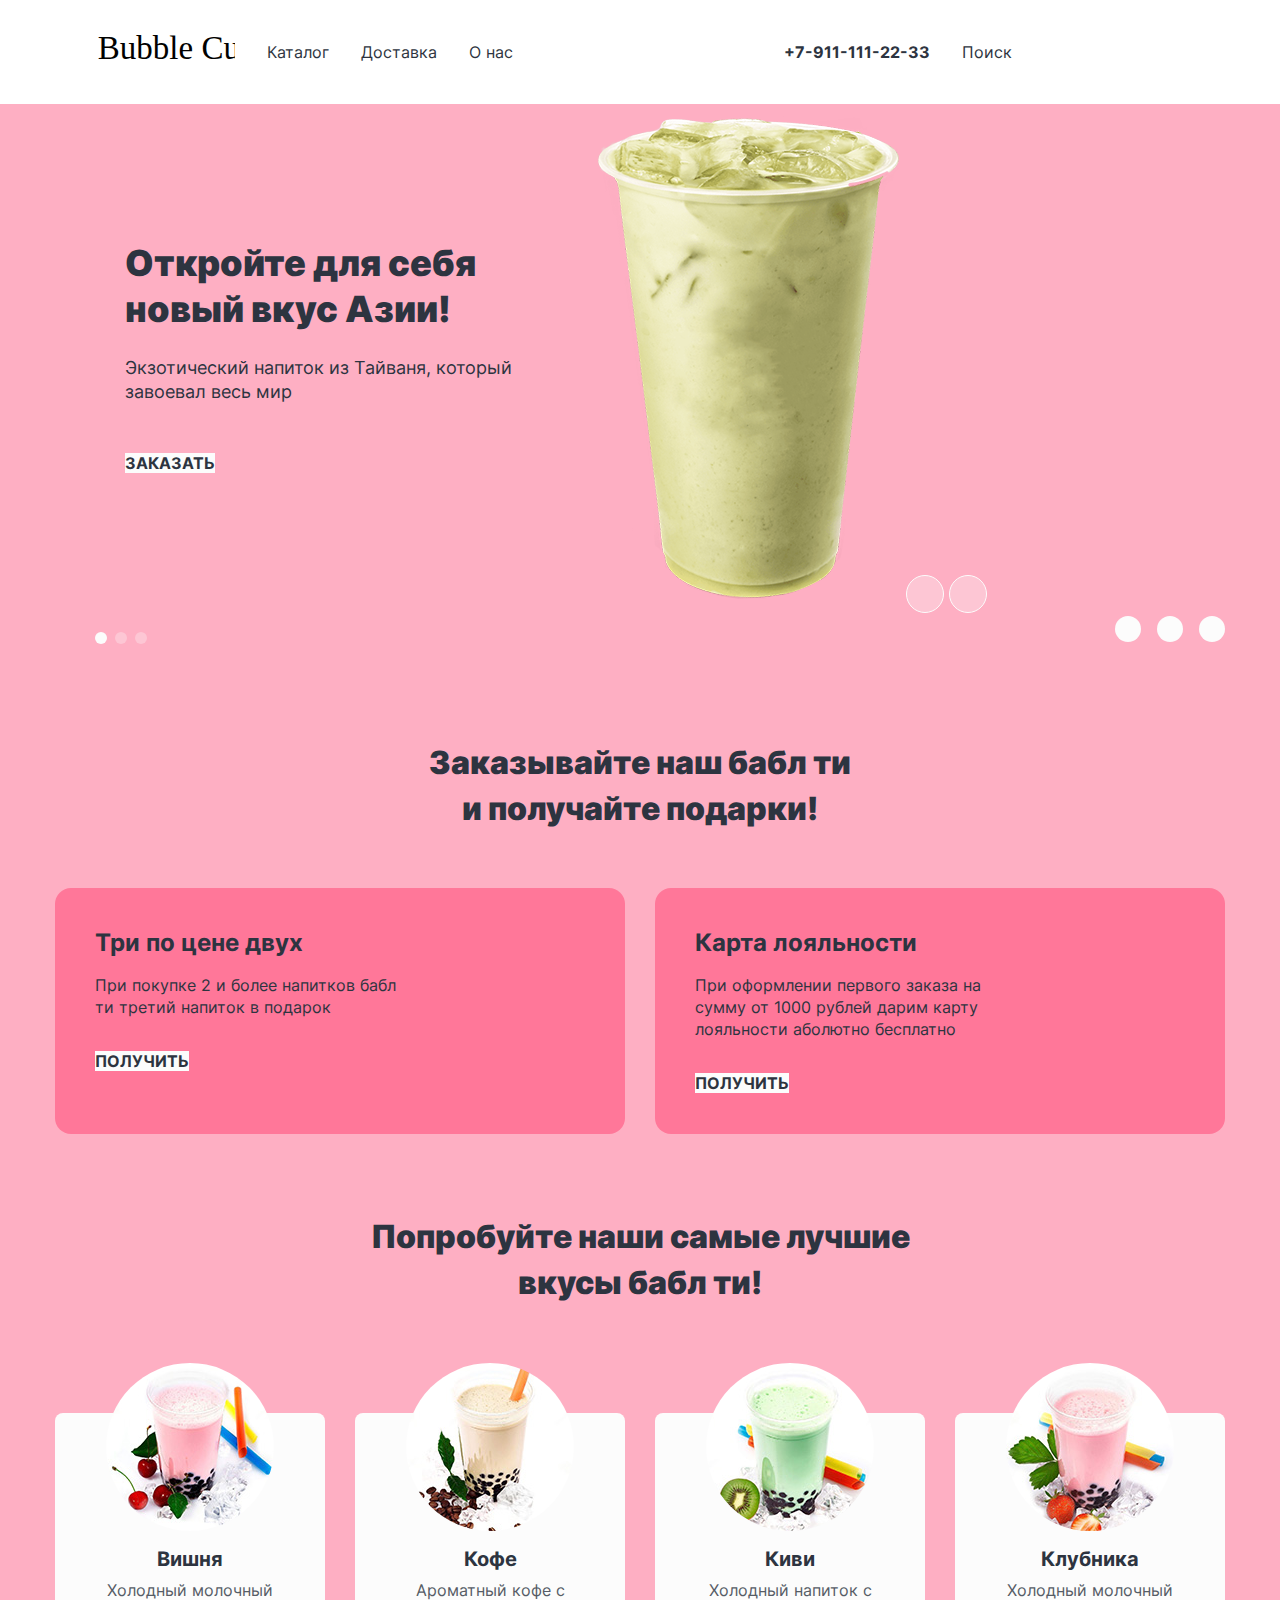
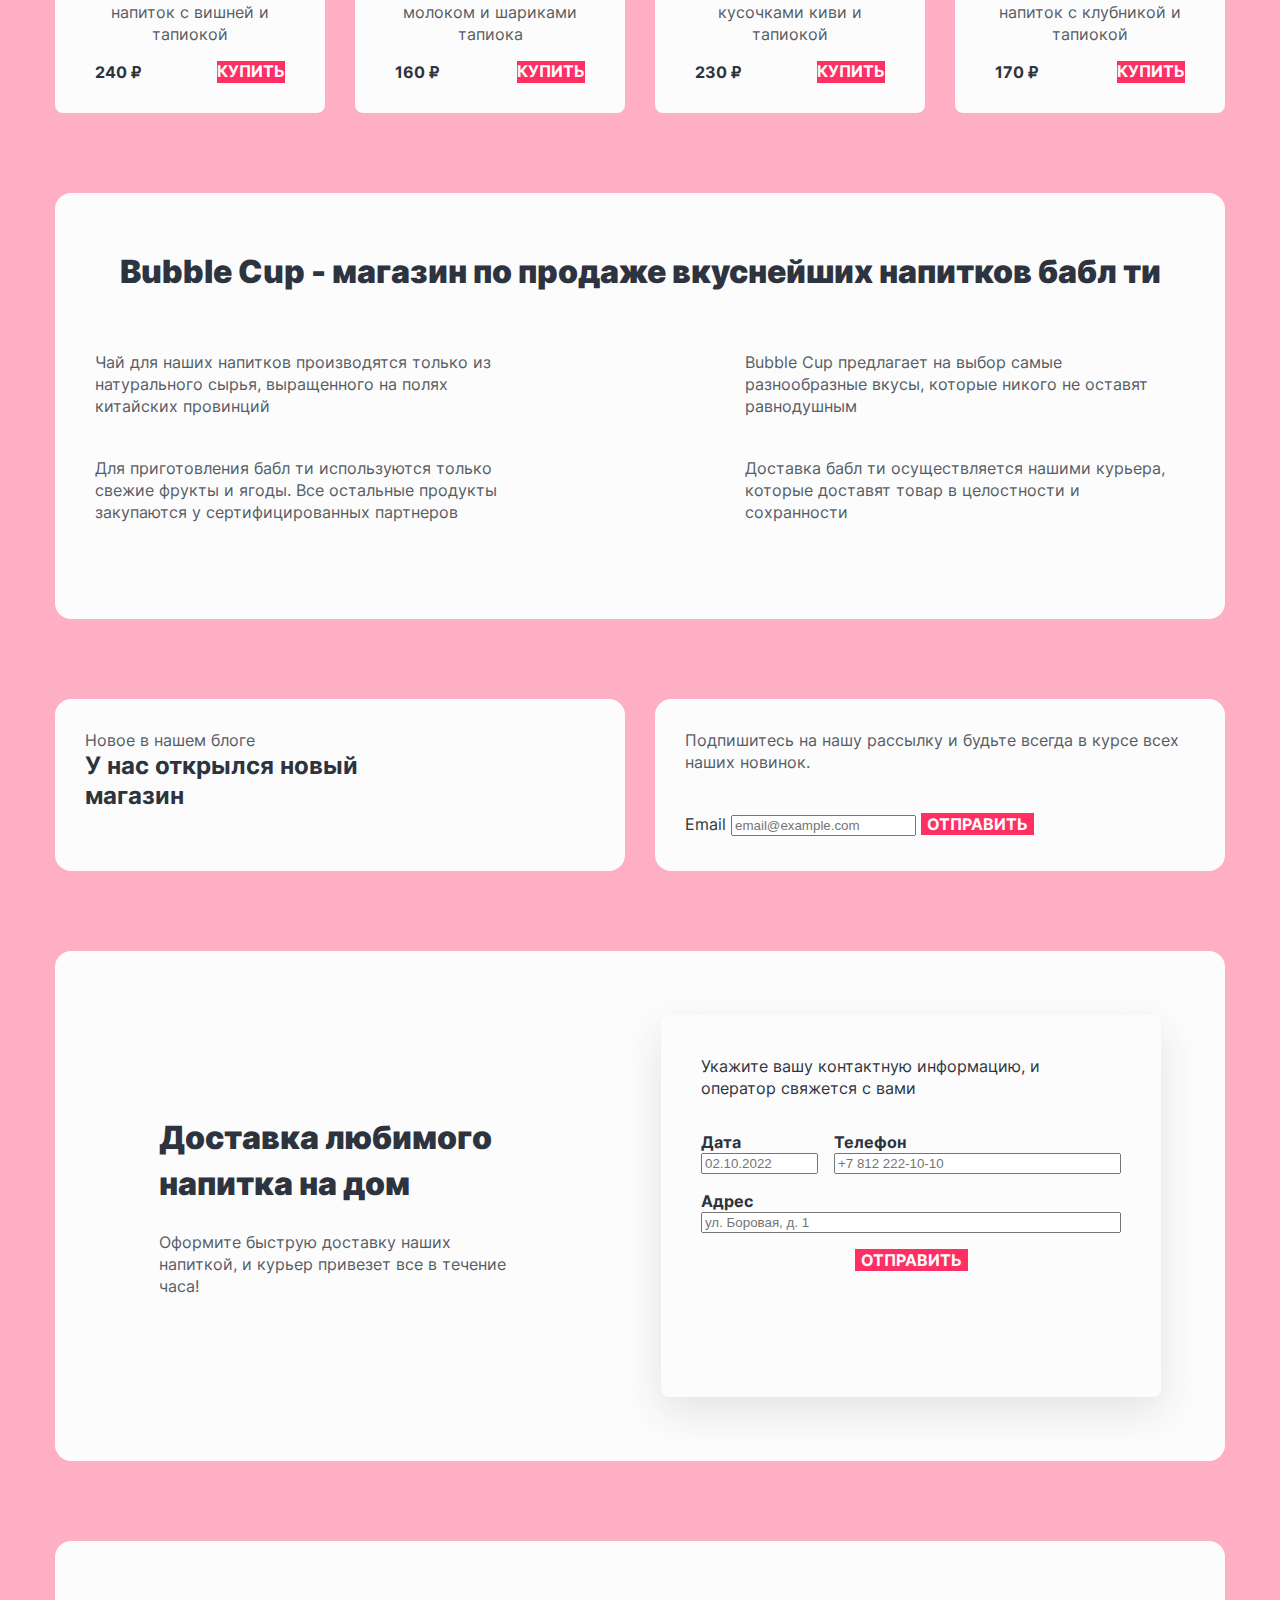
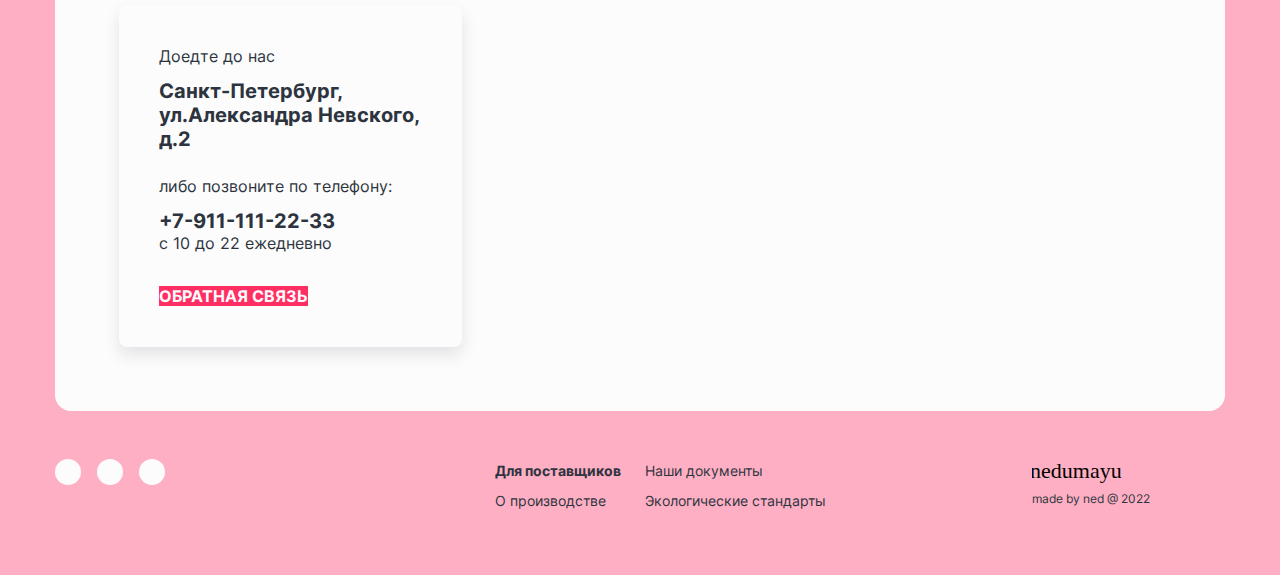
==== commit 1b78fe3f: "add diaplay grid at catalog list and make items flex" ====
--- a/index.html
+++ b/index.html
@@ -125,16 +125,18 @@
 
     <section class="assortment">
       <h2 class="visually-hidden">Ассортимент</h2>
-      <p class="assortment-title">Попрбуйте наши самые лучшие <br> вкусы бабл ти!</p>
-      <ul class="product-list">
+      <p class="assortment-title">Попробуйте наши самые лучшие <br> вкусы бабл ти!</p>
+      <ul class="catalog-list">
         <li class="product-item">
           <a class="product-link" href="#">
             <img class="product-image" src="assets/catalog/cherry-bubble-tea.jpg" alt="Вишневый напиток" width="168" height="168">
             <h3 class="product-title">Вишня</h3>
             <p class="product-description">Холодный молочный напиток с вишней и тапиокой</p>
           </a>
+          <div class="price-button-wrapper">
           <b class="product-price">240 ₽</b>
           <a class="product-button button button-pink" href="#">Купить</a>
+          </div>
         </li>
         <li class="product-item">
           <a class="product-link" href="#">
@@ -142,8 +144,10 @@
             <h3 class="product-title">Кофе</h3>
             <p class="product-description">Ароматный кофе с молоком и шариками тапиока</p>
           </a>
+          <div class="price-button-wrapper">
           <b class="product-price">160 ₽</b>
           <a class="product-button button button-pink" href="#">Купить</a>
+          </div>
         </li>
         <li class="product-item">
           <a class="product-link" href="#">
@@ -151,8 +155,10 @@
             <h3 class="product-title">Киви</h3>
             <p class="product-description">Холодный напиток с кусочками киви и тапиокой</p>
           </a>
+          <div class="price-button-wrapper">
           <b class="product-price">230 ₽</b>
           <a class="product-button button button-pink" href="#">Купить</a>
+          </div>
         </li>
         <li class="product-item">
           <a class="product-link" href="#">
@@ -160,8 +166,10 @@
             <h3 class="product-title">Клубника</h3>
             <p class="product-description">Холодный молочный напиток с клубникой и тапиокой</p>
           </a>
+          <div class="price-button-wrapper">
           <b class="product-price">170 ₽</b>
           <a class="product-button button button-pink" href="#">Купить</a>
+          </div>
         </li>
       </ul>
     </section>
@@ -218,22 +226,23 @@
       <div class="appointment-wrapper">
         <p class="form-description">Укажите вашу контактную информацию, и оператор свяжется с вами</p>
         <form class="appointment-form" action="" method="post">
-          <p class="appointment-form-date">
-            <label class="form-label">Дата
-              <input class="appointment-date" type="text" name="appointment-date" placeholder="02.10.2022">
+          <p class="field-group appointment-form-date">
+            <label class="form-label" for="appointment-date">Дата
+              <button class="info"><span class="visually-hidden">Посмотреть информацию</span></button>
             </label>
+            <input class="appointment-date" id="appointment-date" type="text" name="appointment-date" placeholder="02.10.2022">
           </p>
-          <p class="appointment-form-phone">
-            <label class="form-label">Телефон
-              <input class="appointment-phone" type="tel" name="appointment-phone" placeholder="+7 812 222-10-10">
+          <p class="field-group appointment-form-phone">
+            <label class="form-label" for="appointment-phone">Телефон</label>
+            <input class="appointment-phone" id="appointment-phone" type="tel" name="appointment-phone" placeholder="+7 812 222-10-10">
+          </p>
+          <p class="field-group appointment-form-address">
+            <label class="form-label" for="appointment-address">Адрес
+              <button class="info"><span class="visually-hidden">Посмотреть информацию</span></button>
             </label>
+            <input class="appointment-address" id="appointment-address" type="text" name="appointment-address" placeholder="ул. Боровая, д. 1">
           </p>
-          <p class="appointment-form-address">
-            <label class="form-label">Адрес
-              <input class="appointment-address" type="text" name="appointment-address" placeholder="ул. Боровая, д. 1">
-            </label>
-          </p>
-          <button class="button button-pink" type="submit">Отправить</button>
+          <button class="button button-pink form-button" type="submit">Отправить</button>
         </form>
       </div>
     </section>
--- a/styles/style.css
+++ b/styles/style.css
@@ -263,12 +263,13 @@
   margin-bottom: 80px;
 }
 
-.product-list {
-  list-style: none;
-  display: flex;
-  justify-content: space-between;
-  padding: 0;
-  margin: 0;
+.catalog-list {
+  padding: 0;
+  margin: 0;
+  list-style: none;
+  display: grid;
+  grid-template-columns: repeat(4, 270px);
+  gap: 30px;
 }
 
 .product-item {
@@ -276,6 +277,16 @@
   width: 190px;
   padding: 0 40px 30px 40px;
   border-radius: 8px;
+  display: flex;
+  flex-direction: column;
+  flex-grow: 1;
+  margin-top: 51px;
+}
+
+.price-button-wrapper {
+  display: flex;
+  justify-content: space-between;
+  margin-top: auto
 }
 
 .product-link {
@@ -295,7 +306,7 @@
   font-weight: 900;
   font-size: 32px;
   line-height: 46px;
-  margin: 0 0 107px 0;
+  margin: 0 0 56px 0;
 }
 
 .product-title {
@@ -423,6 +434,32 @@
   border-radius: 8px;
 }
 
+.appointment-form {
+  display: grid;
+  grid-template-columns: 117px 287px;
+  gap: 16px;
+}
+
+.field-group {
+  display: flex;
+  flex-direction: column;
+  margin: 0;
+}
+
+.appointment-form .info {
+  display: none;
+}
+
+.appointment-form-address {
+  grid-column: 1/-1;
+}
+
+.form-button {
+  grid-column: 1/-1;
+  width: auto;
+  justify-self: center;
+}
+
 .form-description {
   width: 380px;
   margin: 0 0 32px 0;
@@ -573,7 +610,7 @@
 
 .catalog-filter {
   width: 807px;
-  margin-bottom: 100px;
+  margin-bottom: 48px;
 }
 
 .filter-wrapper {
@@ -605,26 +642,9 @@
   display: flex;
 }
 
-.catalog-list {
-  padding: 0;
-  margin: 0 0 -74px 0;
-  list-style: none;
-  display: flex;
-  flex-wrap: wrap;
-}
-
-.catalog-list .product-item {
-  margin-right: 30px;
-  margin-bottom: 90px;
-}
-
-.catalog-list .product-item:nth-child(4n) {
-  margin-right: 0;
-}
-
 .pagination-wrapper {
   display: flex;
-  padding: 41px 0;
+  padding: 57px 0 81px 0;
 }
 
 .pagination-show-more {
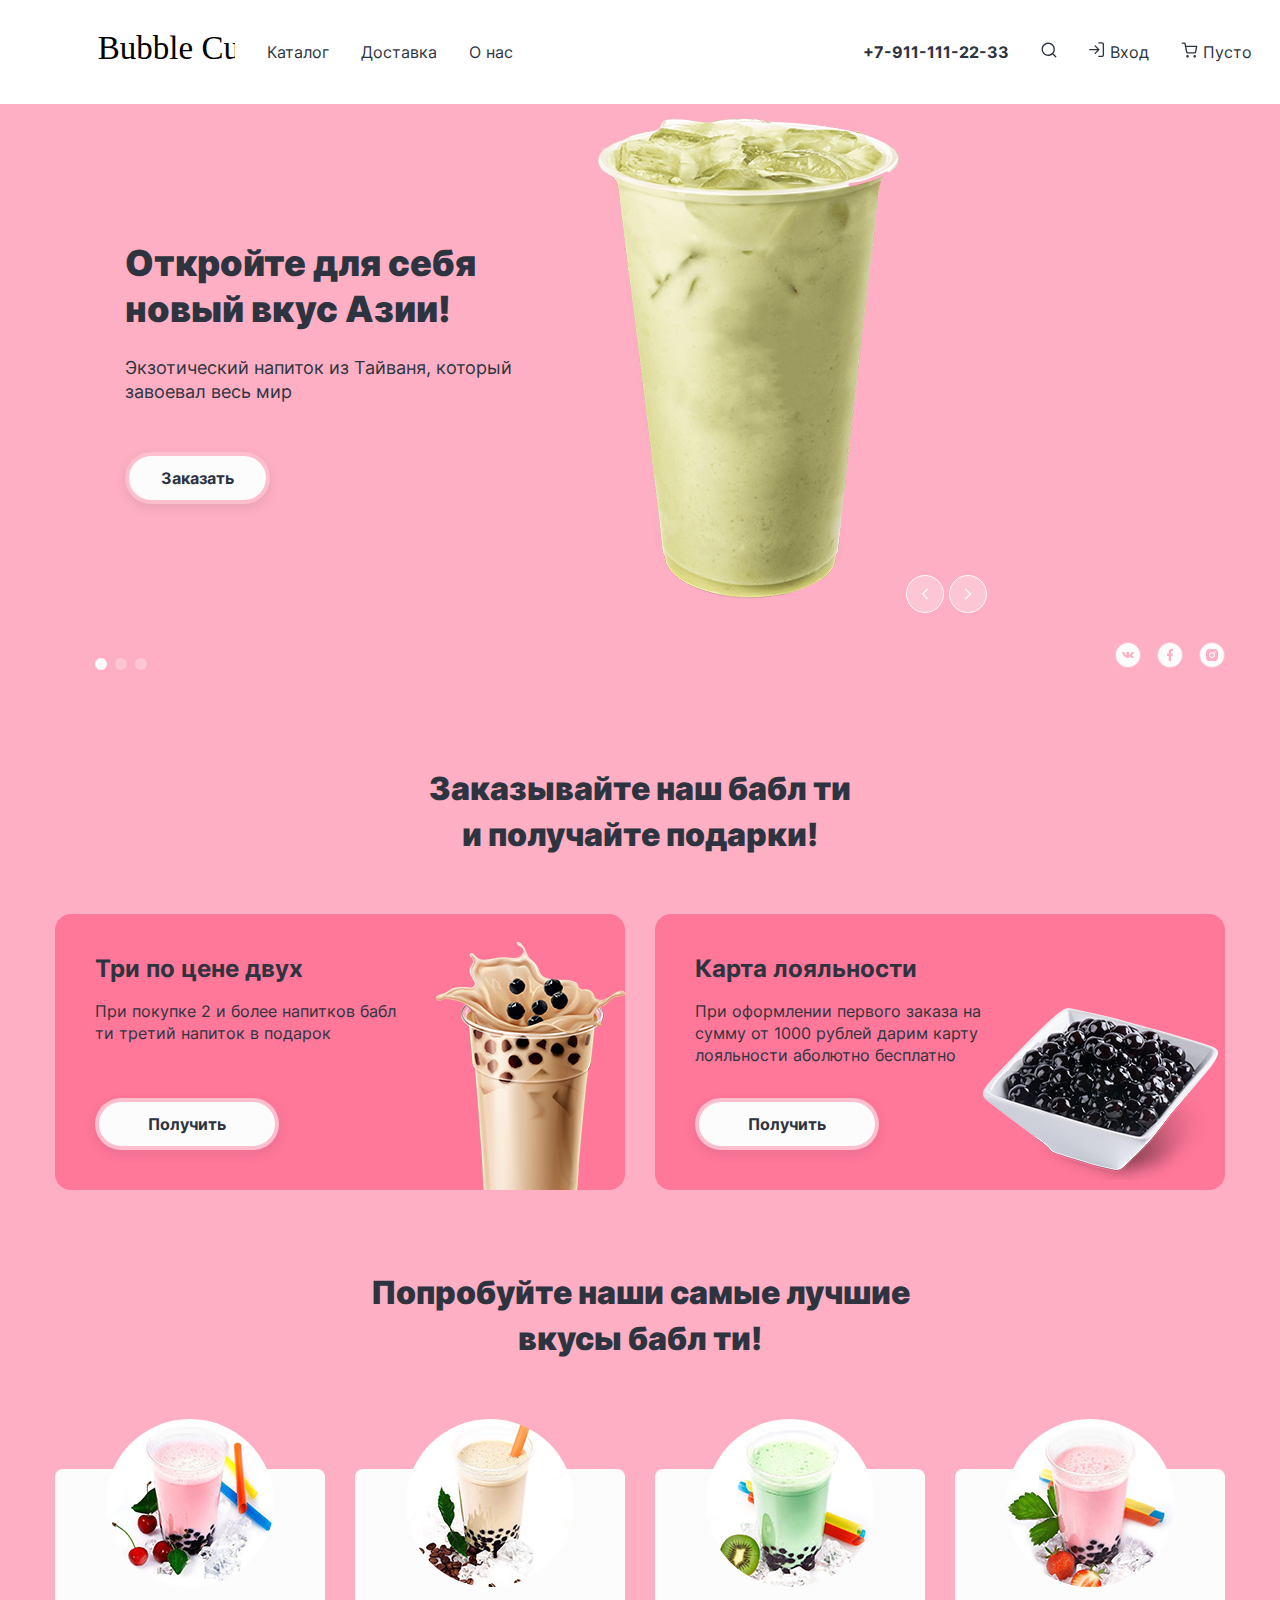
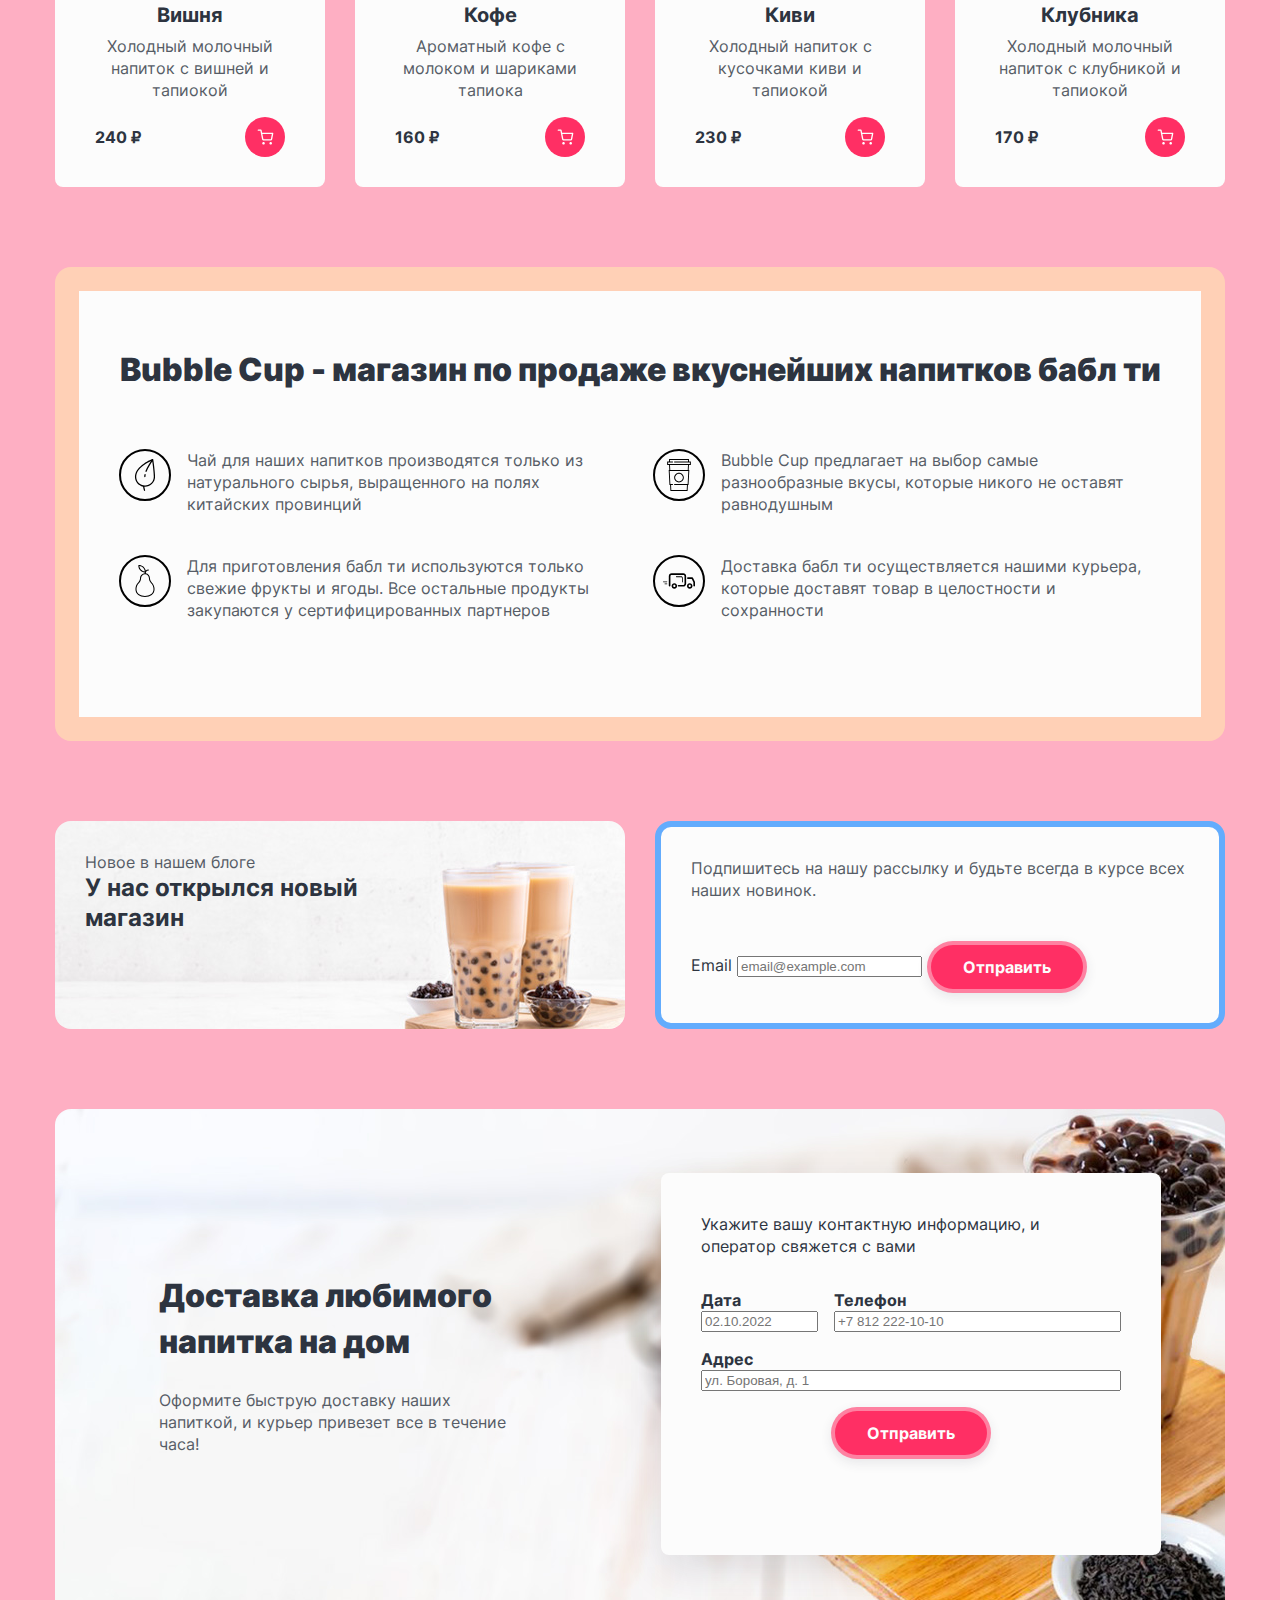
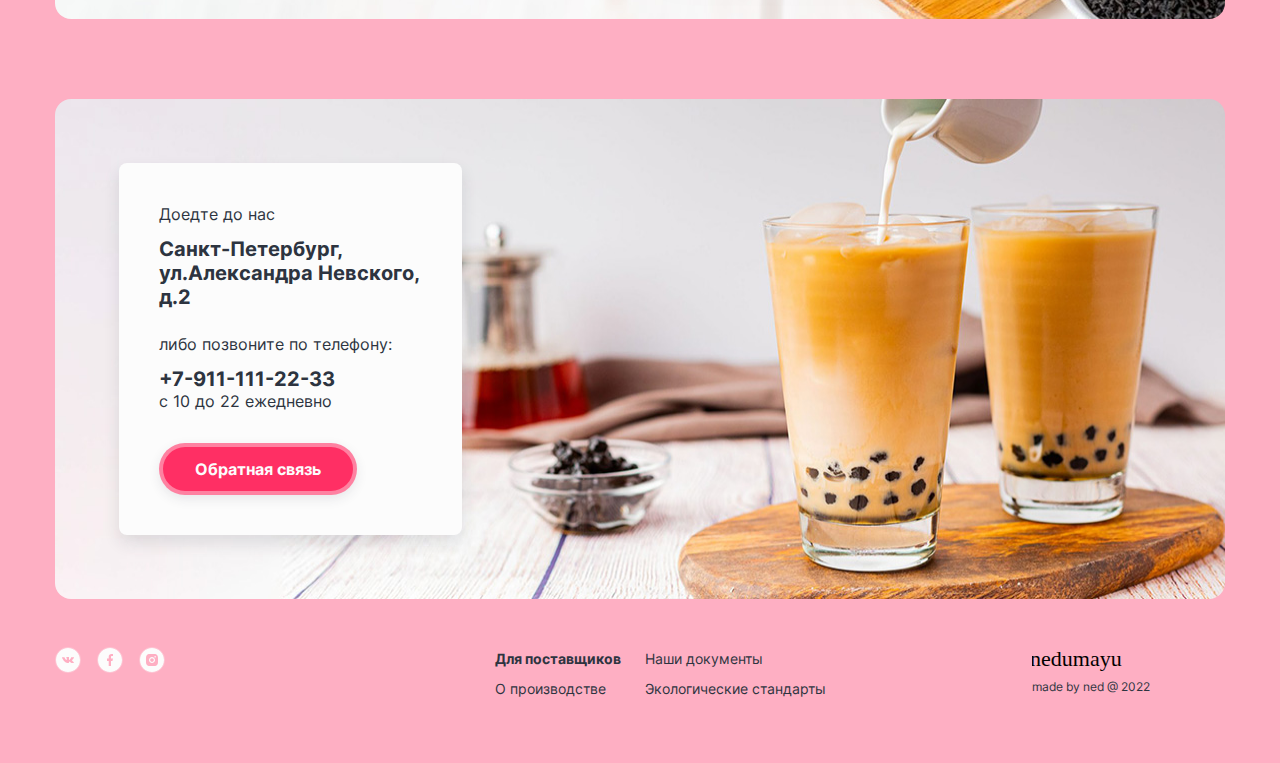
==== commit a1574851: "add icons, buttons and states" ====
--- a/index.html
+++ b/index.html
@@ -11,6 +11,7 @@
       <a class="navigation-logo" href="index.html">
         <img class="main-header-logo" src="assets/logo.svg" alt="Логотип магазина Bubble Cup" width="137" height="56">
       </a>
+
       <ul class="navigation-list">
         <li class="navigation-item">
           <a class="navigation-link" href="catalog.html">Каталог</a>
@@ -22,19 +23,36 @@
           <a class="navigation-link" href="#">О нас</a>
         </li>
       </ul>
+
       <ul class="navigation-list navigation-user">
         <li class="navigation-item">
           <b><a class="navigation-link" href="tel:+79111112233">+7-911-111-22-33</a></b>
         </li>
-        <li class="navigation-item">
-          <a class="navigation-link" href="#">Поиск</a>
-        </li>
-        <li class="navigation-item">
-          <a class="navigation-link" href="#"><span class="visually-hidden">Вход</span></a>
-        </li>
-        <li class="navigation-item">
-          <a class="navigation-link" href="#"><span class="visually-hidden">Корзина</span></a>
-        </li>
+
+        <li class="navigation-item">
+          <a class="navigation-link" href="#">
+            <svg aria-hidden="true" focusable="false" width="16" height="16" viewBox="0 0 16 16" fill="none" xmlns="http://www.w3.org/2000/svg">
+              <path fill-rule="evenodd" clip-rule="evenodd" d="M1.91286 7.24625C1.91286 4.30073 4.30068 1.91292 7.2462 1.91292C10.1917 1.91292 12.5795 4.30073 12.5795 7.24625C12.5795 8.68547 12.0095 9.99154 11.0828 10.951C11.0582 10.9695 11.0346 10.99 11.0123 11.0124C10.9899 11.0347 10.9694 11.0583 10.9509 11.0829C9.99146 12.0095 8.6854 12.5796 7.2462 12.5796C4.30068 12.5796 1.91286 10.1918 1.91286 7.24625ZM11.4653 12.4082C10.3161 13.3487 8.84703 13.9129 7.2462 13.9129C3.5643 13.9129 0.579529 10.9281 0.579529 7.24625C0.579529 3.56435 3.5643 0.579582 7.2462 0.579582C10.9281 0.579582 13.9129 3.56435 13.9129 7.24625C13.9129 8.84711 13.3486 10.3162 12.4081 11.4654L15.2176 14.2749C15.4779 14.5352 15.4779 14.9573 15.2176 15.2177C14.9572 15.478 14.5351 15.478 14.2748 15.2177L11.4653 12.4082Z" fill="#2D3440"/>
+            </svg>
+            <span class="visually-hidden">Поиск</span></a>
+        </li>
+
+        <li class="navigation-item">
+          <a class="navigation-link" href="#">
+            <svg aria-hidden="true" focusable="false" width="16" height="16" viewBox="0 0 16 16" fill="none" xmlns="http://www.w3.org/2000/svg">
+              <path fill-rule="evenodd" clip-rule="evenodd" d="M9.20837 0.874999C9.20837 0.506809 9.50685 0.208332 9.87504 0.208332H12.875C13.4497 0.208332 14.0008 0.436605 14.4071 0.842934C14.8134 1.24926 15.0417 1.80036 15.0417 2.375V12.875C15.0417 13.4496 14.8134 14.0007 14.4071 14.4071C14.0008 14.8134 13.4497 15.0417 12.875 15.0417H9.87504C9.50685 15.0417 9.20837 14.7432 9.20837 14.375C9.20837 14.0068 9.50685 13.7083 9.87504 13.7083H12.875C13.0961 13.7083 13.308 13.6205 13.4643 13.4643C13.6206 13.308 13.7084 13.096 13.7084 12.875V2.375C13.7084 2.15399 13.6206 1.94202 13.4643 1.78574C13.308 1.62946 13.0961 1.54167 12.875 1.54167H9.87504C9.50685 1.54167 9.20837 1.24319 9.20837 0.874999ZM5.65359 3.40359C5.91394 3.14324 6.33605 3.14324 6.5964 3.40359L10.3418 7.14903C10.4652 7.27002 10.5417 7.43857 10.5417 7.625C10.5417 7.81143 10.4652 7.97999 10.3418 8.10098L6.5964 11.8464C6.33605 12.1068 5.91394 12.1068 5.65359 11.8464C5.39324 11.5861 5.39324 11.1639 5.65359 10.9036L8.26552 8.29167H0.875041C0.506851 8.29167 0.208374 7.99319 0.208374 7.625C0.208374 7.25681 0.506851 6.95833 0.875041 6.95833H8.26552L5.65359 4.3464C5.39324 4.08605 5.39324 3.66394 5.65359 3.40359Z" fill="#2D3440"/>
+            </svg>
+            <span>Вход</span></a>
+        </li>
+
+        <li class="navigation-item">
+          <a class="navigation-link" href="#">
+            <svg aria-hidden="true" focusable="false" width="17" height="16" viewBox="0 0 17 16" fill="none" xmlns="http://www.w3.org/2000/svg">
+              <path fill-rule="evenodd" clip-rule="evenodd" d="M1.31254 0.489586C0.944351 0.489586 0.645874 0.788063 0.645874 1.15625C0.645874 1.52444 0.944351 1.82292 1.31254 1.82292H3.37353L3.91319 4.5192C3.91612 4.538 3.91985 4.55654 3.92432 4.57479L5.01308 10.0146L5.0132 10.0151C5.10338 10.4685 5.35008 10.8757 5.71016 11.1656C6.06854 11.4541 6.51652 11.608 6.97639 11.6009H13.3011C13.761 11.608 14.209 11.4541 14.5673 11.1656C14.9276 10.8756 15.1743 10.4681 15.2644 10.0146L15.2644 10.0146L15.2654 10.0096L16.3084 4.54045C16.3456 4.34528 16.2938 4.14368 16.1672 3.9906C16.0405 3.83751 15.8522 3.7489 15.6535 3.7489H5.11879L4.57369 1.02541C4.51133 0.713843 4.23774 0.489586 3.91999 0.489586H1.31254ZM6.32068 9.75385L5.38566 5.08223H14.8477L13.9562 9.75686C13.9268 9.90268 13.8472 10.0336 13.7313 10.1269C13.6148 10.2207 13.4691 10.2705 13.3196 10.2676L13.3196 10.2675H13.3068H6.9707V10.2674L6.95793 10.2676C6.80844 10.2705 6.66271 10.2207 6.54624 10.1269C6.42978 10.0332 6.35 9.90146 6.32087 9.75481L6.32068 9.75385ZM5.21043 14.1936C5.21043 13.4657 5.80055 12.8755 6.5285 12.8755C7.25644 12.8755 7.84656 13.4657 7.84656 14.1936C7.84656 14.9216 7.25644 15.5117 6.5285 15.5117C5.80055 15.5117 5.21043 14.9216 5.21043 14.1936ZM12.3804 14.1936C12.3804 13.4657 12.9705 12.8755 13.6985 12.8755C14.4264 12.8755 15.0166 13.4657 15.0166 14.1936C15.0166 14.9216 14.4264 15.5117 13.6985 15.5117C12.9705 15.5117 12.3804 14.9216 12.3804 14.1936Z" fill="#2D3440"/>
+            </svg>
+            <span>Пусто</span></a>
+        </li>
+
       </ul>
     </nav>
   </header>
@@ -55,9 +73,15 @@
         <div class="gallery-slider">
           <img class="slider-image" src="assets/slider-lime-tea.png" alt="Напитки bubble tea" width="306" height="507">
           <button class="slider-button slider-prev" type="button">
+            <svg class="slider-icon" aria-hidden="true" focusable="false" width="6" height="12" viewBox="0 0 6 12" fill="none" xmlns="http://www.w3.org/2000/svg">
+              <path fill-rule="evenodd" clip-rule="evenodd" d="M5.8033 1.80521C6.063 1.54551 6.063 1.12446 5.8033 0.864757C5.54361 0.605058 5.12255 0.605058 4.86285 0.864757L0.194774 5.53284C-0.0640686 5.79168 -0.0649218 6.21081 0.192214 6.47071C0.193377 6.47189 0.194544 6.47307 0.195717 6.47424L4.8638 11.1423C5.12349 11.402 5.54455 11.402 5.80425 11.1423C6.06395 10.8826 6.06395 10.4616 5.80425 10.2019L1.60545 6.00307L5.8033 1.80521Z" fill="currentColor"/>
+            </svg>
             <span class="visually-hidden">Предыдущее фото</span>
           </button>
           <button class="slider-button slider-next" type="button">
+            <svg class="slider-icon" aria-hidden="true" focusable="false" width="7" height="12" viewBox="0 0 7 12" fill="none" xmlns="http://www.w3.org/2000/svg">
+              <path fill-rule="evenodd" clip-rule="evenodd" d="M1.13526 0.864757C0.875566 0.605058 0.454511 0.605058 0.194813 0.864757C-0.0648862 1.12446 -0.0648862 1.54551 0.194813 1.80521L4.39609 6.00649L0.194774 10.2078C-0.0649247 10.4675 -0.0649247 10.8886 0.194774 11.1483C0.454473 11.408 0.875527 11.408 1.13523 11.1483L5.80394 6.47955C5.80489 6.47861 5.80583 6.47767 5.80678 6.47672C6.06648 6.21702 6.06648 5.79597 5.80678 5.53627L1.13526 0.864757Z" fill="currentColor"/>
+            </svg>
             <span class="visually-hidden">Следующее фото</span>
           </button>
         </div>
@@ -85,18 +109,27 @@
         <div class="gallery-social">
           <ul class="gallery-social-list">
             <li class="gallery-social-item">
-              <a class="button" href="#">
+              <a class="social-button" href="https://vk.com">
                 <span class="visually-hidden">ВКонтакте</span>
+                <svg aria-hidden="true" focusable="false" width="24" height="24" viewBox="0 0 24 24" fill="none" xmlns="http://www.w3.org/2000/svg">
+                  <path fill-rule="evenodd" clip-rule="evenodd" d="M24 12C24 18.6274 18.6274 24 12 24C5.37258 24 0 18.6274 0 12C0 5.37258 5.37258 0 12 0C18.6274 0 24 5.37258 24 12ZM12.5884 14.9749H11.8711C11.8711 14.9749 10.2885 15.0584 8.89479 13.7867C7.37486 12.3995 6.03249 9.64702 6.03249 9.64702C6.03249 9.64702 5.95511 9.46654 6.03917 9.3793C6.13366 9.28121 6.39106 9.27493 6.39106 9.27493L8.10567 9.26508C8.10567 9.26508 8.26727 9.28878 8.38294 9.36317C8.47824 9.42457 8.53167 9.53936 8.53167 9.53936C8.53167 9.53936 8.80878 10.1536 9.17581 10.7093C9.89212 11.7942 10.2258 12.0315 10.469 11.9152C10.8233 11.7458 10.7171 10.3816 10.7171 10.3816C10.7171 10.3816 10.7236 9.88646 10.5387 9.66601C10.3955 9.4951 10.1254 9.44527 10.0062 9.43128C9.90971 9.42 10.0681 9.22367 10.2733 9.13558C10.5819 9.00308 11.1268 8.99551 11.7706 9.00136C12.2722 9.00579 12.4165 9.0332 12.6127 9.07475C13.0677 9.17105 13.0536 9.47963 13.0229 10.1454C13.0138 10.3444 13.0032 10.5752 13.0032 10.8418C13.0032 10.9018 13.0012 10.9657 12.9991 11.0315C12.9885 11.3725 12.9763 11.7629 13.2324 11.908C13.3637 11.9822 13.6849 11.9191 14.4884 10.7233C14.8693 10.1566 15.1549 9.49024 15.1549 9.49024C15.1549 9.49024 15.2173 9.37145 15.3142 9.32048C15.4134 9.26851 15.5472 9.2845 15.5472 9.2845L17.3515 9.27465C17.3515 9.27465 17.8937 9.21796 17.9815 9.43242C18.0735 9.65758 17.7788 10.1833 17.0417 11.0444C16.3463 11.8567 16.006 12.1587 16.0328 12.4236C16.0527 12.6198 16.2739 12.7957 16.7015 13.1436C17.5897 13.8661 17.8264 14.2455 17.8827 14.3357C17.8872 14.343 17.8906 14.3484 17.893 14.3519C18.2905 14.9296 17.4522 14.9749 17.4522 14.9749L15.8497 14.9944C15.8497 14.9944 15.5053 15.0543 15.0521 14.7814C14.8151 14.6388 14.5833 14.406 14.3626 14.1842C14.0251 13.8451 13.7131 13.5316 13.4469 13.6056C13.0002 13.7298 13.0143 14.5734 13.0143 14.5734C13.0143 14.5734 13.0175 14.7536 12.9157 14.8495C12.8051 14.954 12.5884 14.9749 12.5884 14.9749Z" fill="#FCFCFC"/>
+                </svg>
               </a>
             </li>
             <li class="gallery-social-item">
-              <a class="button" href="#">
-                <span class="visually-hidden">Твиттер</span>
+              <a class="social-button" href="https://facebook.com">
+                <span class="visually-hidden">Фейсбук</span>
+                <svg width="24" height="24" viewBox="0 0 24 24" fill="none" xmlns="http://www.w3.org/2000/svg">
+                  <path fill-rule="evenodd" clip-rule="evenodd" d="M24 12C24 18.6274 18.6274 24 12 24C5.37258 24 0 18.6274 0 12C0 5.37258 5.37258 0 12 0C18.6274 0 24 5.37258 24 12ZM14.4286 12.9H13V18H10.7143V12.9H9V10.5H10.7143V8.82C10.7143 6.9942 11.816 6 13.3674 6C14.1103 6 14.8137 6.0582 15 6.084V8.1H14.1429C13 8.1 13 8.682 13 9.3V10.5H15L14.4286 12.9Z" fill="#FCFCFC"/>
+                </svg>
               </a>
             </li>
             <li class="gallery-social-item">
-              <a class="button" href="#">
+              <a class="social-button" href="https://instagram.com">
                 <span class="visually-hidden">Инстаграм</span>
+                <svg width="24" height="24" viewBox="0 0 24 24" fill="none" xmlns="http://www.w3.org/2000/svg">
+                  <path fill-rule="evenodd" clip-rule="evenodd" d="M24 12C24 18.6274 18.6274 24 12 24C5.37258 24 0 18.6274 0 12C0 5.37258 5.37258 0 12 0C18.6274 0 24 5.37258 24 12ZM14.4732 6.036C13.8336 6.006 13.6302 6 12 6C10.3698 6 10.1664 6.0078 9.5268 6.036C8.8872 6.066 8.4528 6.1662 8.07 6.315C7.66946 6.46544 7.3066 6.70154 7.0068 7.0068C6.70128 7.30639 6.46514 7.66931 6.315 8.07C6.1662 8.4528 6.066 8.8872 6.036 9.5268C6.006 10.1664 6 10.3698 6 12C6 13.6302 6.0078 13.8336 6.036 14.4732C6.066 15.1122 6.1662 15.5478 6.315 15.93C6.46556 16.3305 6.70164 16.6933 7.0068 16.9932C7.30652 17.2986 7.6694 17.5347 8.07 17.685C8.4528 17.8332 8.8878 17.934 9.5268 17.964C10.1664 17.994 10.3698 18 12 18C13.6302 18 13.8336 17.9922 14.4732 17.964C15.1122 17.934 15.5478 17.8332 15.93 17.685C16.3304 17.5343 16.6932 17.2982 16.9932 16.9932C17.2987 16.6936 17.5348 16.3307 17.685 15.93C17.8332 15.5472 17.934 15.1122 17.964 14.4732C17.994 13.8336 18 13.6302 18 12C18 10.3698 17.9922 10.1664 17.964 9.5268C17.934 8.8878 17.8332 8.4522 17.685 8.07C17.5344 7.66955 17.2983 7.30674 16.9932 7.0068C16.6596 6.6738 16.326 6.4674 15.93 6.315C15.5472 6.1662 15.1122 6.066 14.4732 6.036ZM9.87868 9.87868C10.4413 9.31607 11.2044 9 12 9C12.7956 9 13.5587 9.31607 14.1213 9.87868C14.6839 10.4413 15 11.2044 15 12C15 12.7956 14.6839 13.5587 14.1213 14.1213C13.5587 14.6839 12.7956 15 12 15C11.2044 15 10.4413 14.6839 9.87868 14.1213C9.31607 13.5587 9 12.7956 9 12C9 11.2044 9.31607 10.4413 9.87868 9.87868ZM15.6803 8.31967C15.821 8.46032 15.9 8.65109 15.9 8.85C15.9 9.04891 15.821 9.23968 15.6803 9.38033C15.5397 9.52098 15.3489 9.6 15.15 9.6C14.9511 9.6 14.7603 9.52098 14.6197 9.38033C14.479 9.23968 14.4 9.04891 14.4 8.85C14.4 8.65109 14.479 8.46032 14.6197 8.31967C14.7603 8.17902 14.9511 8.1 15.15 8.1C15.3489 8.1 15.5397 8.17902 15.6803 8.31967ZM13.2728 10.7272C12.9352 10.3896 12.4774 10.2 12 10.2C11.5226 10.2 11.0648 10.3896 10.7272 10.7272C10.3896 11.0648 10.2 11.5226 10.2 12C10.2 12.4774 10.3896 12.9352 10.7272 13.2728C11.0648 13.6104 11.5226 13.8 12 13.8C12.4774 13.8 12.9352 13.6104 13.2728 13.2728C13.6104 12.9352 13.8 12.4774 13.8 12C13.8 11.5226 13.6104 11.0648 13.2728 10.7272Z" fill="#FCFCFC"/>
+                </svg>
               </a>
             </li>
           </ul>
@@ -135,7 +168,12 @@
           </a>
           <div class="price-button-wrapper">
           <b class="product-price">240 ₽</b>
-          <a class="product-button button button-pink" href="#">Купить</a>
+            <a class="product-button" href="#">
+              <svg class="product-icon" aria-hidden="true" focusable="false" width="17" height="16" viewBox="0 0 17 16" fill="none" xmlns="http://www.w3.org/2000/svg">
+                <path fill-rule="evenodd" clip-rule="evenodd" d="M1.31254 0.489586C0.944351 0.489586 0.645874 0.788063 0.645874 1.15625C0.645874 1.52444 0.944351 1.82292 1.31254 1.82292H3.37353L3.91319 4.5192C3.91612 4.538 3.91985 4.55654 3.92432 4.57479L5.01308 10.0146L5.0132 10.0151C5.10338 10.4685 5.35008 10.8757 5.71016 11.1656C6.06854 11.4541 6.51652 11.608 6.97639 11.6009H13.3011C13.761 11.608 14.209 11.4541 14.5673 11.1656C14.9276 10.8756 15.1743 10.4681 15.2644 10.0146L15.2644 10.0146L15.2654 10.0096L16.3084 4.54045C16.3456 4.34528 16.2938 4.14368 16.1672 3.9906C16.0405 3.83751 15.8522 3.7489 15.6535 3.7489H5.11879L4.57369 1.02541C4.51133 0.713843 4.23774 0.489586 3.91999 0.489586H1.31254ZM6.32068 9.75385L5.38566 5.08223H14.8477L13.9562 9.75686C13.9268 9.90268 13.8472 10.0336 13.7313 10.1269C13.6148 10.2207 13.4691 10.2705 13.3196 10.2676L13.3196 10.2675H13.3068H6.9707V10.2674L6.95793 10.2676C6.80844 10.2705 6.66271 10.2207 6.54624 10.1269C6.42978 10.0332 6.35 9.90146 6.32087 9.75481L6.32068 9.75385ZM5.21043 14.1936C5.21043 13.4657 5.80055 12.8755 6.5285 12.8755C7.25644 12.8755 7.84656 13.4657 7.84656 14.1936C7.84656 14.9216 7.25644 15.5117 6.5285 15.5117C5.80055 15.5117 5.21043 14.9216 5.21043 14.1936ZM12.3804 14.1936C12.3804 13.4657 12.9705 12.8755 13.6985 12.8755C14.4264 12.8755 15.0166 13.4657 15.0166 14.1936C15.0166 14.9216 14.4264 15.5117 13.6985 15.5117C12.9705 15.5117 12.3804 14.9216 12.3804 14.1936Z"/>
+              </svg>
+              <span class="visually-hidden">Купить</span>
+            </a>
           </div>
         </li>
         <li class="product-item">
@@ -146,7 +184,12 @@
           </a>
           <div class="price-button-wrapper">
           <b class="product-price">160 ₽</b>
-          <a class="product-button button button-pink" href="#">Купить</a>
+          <a class="product-button" href="#">
+            <svg class="product-icon" aria-hidden="true" focusable="false" width="17" height="16" viewBox="0 0 17 16" fill="none" xmlns="http://www.w3.org/2000/svg">
+              <path fill-rule="evenodd" clip-rule="evenodd" d="M1.31254 0.489586C0.944351 0.489586 0.645874 0.788063 0.645874 1.15625C0.645874 1.52444 0.944351 1.82292 1.31254 1.82292H3.37353L3.91319 4.5192C3.91612 4.538 3.91985 4.55654 3.92432 4.57479L5.01308 10.0146L5.0132 10.0151C5.10338 10.4685 5.35008 10.8757 5.71016 11.1656C6.06854 11.4541 6.51652 11.608 6.97639 11.6009H13.3011C13.761 11.608 14.209 11.4541 14.5673 11.1656C14.9276 10.8756 15.1743 10.4681 15.2644 10.0146L15.2644 10.0146L15.2654 10.0096L16.3084 4.54045C16.3456 4.34528 16.2938 4.14368 16.1672 3.9906C16.0405 3.83751 15.8522 3.7489 15.6535 3.7489H5.11879L4.57369 1.02541C4.51133 0.713843 4.23774 0.489586 3.91999 0.489586H1.31254ZM6.32068 9.75385L5.38566 5.08223H14.8477L13.9562 9.75686C13.9268 9.90268 13.8472 10.0336 13.7313 10.1269C13.6148 10.2207 13.4691 10.2705 13.3196 10.2676L13.3196 10.2675H13.3068H6.9707V10.2674L6.95793 10.2676C6.80844 10.2705 6.66271 10.2207 6.54624 10.1269C6.42978 10.0332 6.35 9.90146 6.32087 9.75481L6.32068 9.75385ZM5.21043 14.1936C5.21043 13.4657 5.80055 12.8755 6.5285 12.8755C7.25644 12.8755 7.84656 13.4657 7.84656 14.1936C7.84656 14.9216 7.25644 15.5117 6.5285 15.5117C5.80055 15.5117 5.21043 14.9216 5.21043 14.1936ZM12.3804 14.1936C12.3804 13.4657 12.9705 12.8755 13.6985 12.8755C14.4264 12.8755 15.0166 13.4657 15.0166 14.1936C15.0166 14.9216 14.4264 15.5117 13.6985 15.5117C12.9705 15.5117 12.3804 14.9216 12.3804 14.1936Z"/>
+            </svg>
+            <span class="visually-hidden">Купить</span>
+          </a>
           </div>
         </li>
         <li class="product-item">
@@ -157,7 +200,12 @@
           </a>
           <div class="price-button-wrapper">
           <b class="product-price">230 ₽</b>
-          <a class="product-button button button-pink" href="#">Купить</a>
+            <a class="product-button" href="#">
+              <svg class="product-icon" aria-hidden="true" focusable="false" width="17" height="16" viewBox="0 0 17 16" fill="none" xmlns="http://www.w3.org/2000/svg">
+                <path fill-rule="evenodd" clip-rule="evenodd" d="M1.31254 0.489586C0.944351 0.489586 0.645874 0.788063 0.645874 1.15625C0.645874 1.52444 0.944351 1.82292 1.31254 1.82292H3.37353L3.91319 4.5192C3.91612 4.538 3.91985 4.55654 3.92432 4.57479L5.01308 10.0146L5.0132 10.0151C5.10338 10.4685 5.35008 10.8757 5.71016 11.1656C6.06854 11.4541 6.51652 11.608 6.97639 11.6009H13.3011C13.761 11.608 14.209 11.4541 14.5673 11.1656C14.9276 10.8756 15.1743 10.4681 15.2644 10.0146L15.2644 10.0146L15.2654 10.0096L16.3084 4.54045C16.3456 4.34528 16.2938 4.14368 16.1672 3.9906C16.0405 3.83751 15.8522 3.7489 15.6535 3.7489H5.11879L4.57369 1.02541C4.51133 0.713843 4.23774 0.489586 3.91999 0.489586H1.31254ZM6.32068 9.75385L5.38566 5.08223H14.8477L13.9562 9.75686C13.9268 9.90268 13.8472 10.0336 13.7313 10.1269C13.6148 10.2207 13.4691 10.2705 13.3196 10.2676L13.3196 10.2675H13.3068H6.9707V10.2674L6.95793 10.2676C6.80844 10.2705 6.66271 10.2207 6.54624 10.1269C6.42978 10.0332 6.35 9.90146 6.32087 9.75481L6.32068 9.75385ZM5.21043 14.1936C5.21043 13.4657 5.80055 12.8755 6.5285 12.8755C7.25644 12.8755 7.84656 13.4657 7.84656 14.1936C7.84656 14.9216 7.25644 15.5117 6.5285 15.5117C5.80055 15.5117 5.21043 14.9216 5.21043 14.1936ZM12.3804 14.1936C12.3804 13.4657 12.9705 12.8755 13.6985 12.8755C14.4264 12.8755 15.0166 13.4657 15.0166 14.1936C15.0166 14.9216 14.4264 15.5117 13.6985 15.5117C12.9705 15.5117 12.3804 14.9216 12.3804 14.1936Z"/>
+              </svg>
+              <span class="visually-hidden">Купить</span>
+            </a>
           </div>
         </li>
         <li class="product-item">
@@ -168,7 +216,12 @@
           </a>
           <div class="price-button-wrapper">
           <b class="product-price">170 ₽</b>
-          <a class="product-button button button-pink" href="#">Купить</a>
+            <a class="product-button" href="#">
+              <svg class="product-icon" aria-hidden="true" focusable="false" width="17" height="16" viewBox="0 0 17 16" fill="none" xmlns="http://www.w3.org/2000/svg">
+                <path fill-rule="evenodd" clip-rule="evenodd" d="M1.31254 0.489586C0.944351 0.489586 0.645874 0.788063 0.645874 1.15625C0.645874 1.52444 0.944351 1.82292 1.31254 1.82292H3.37353L3.91319 4.5192C3.91612 4.538 3.91985 4.55654 3.92432 4.57479L5.01308 10.0146L5.0132 10.0151C5.10338 10.4685 5.35008 10.8757 5.71016 11.1656C6.06854 11.4541 6.51652 11.608 6.97639 11.6009H13.3011C13.761 11.608 14.209 11.4541 14.5673 11.1656C14.9276 10.8756 15.1743 10.4681 15.2644 10.0146L15.2644 10.0146L15.2654 10.0096L16.3084 4.54045C16.3456 4.34528 16.2938 4.14368 16.1672 3.9906C16.0405 3.83751 15.8522 3.7489 15.6535 3.7489H5.11879L4.57369 1.02541C4.51133 0.713843 4.23774 0.489586 3.91999 0.489586H1.31254ZM6.32068 9.75385L5.38566 5.08223H14.8477L13.9562 9.75686C13.9268 9.90268 13.8472 10.0336 13.7313 10.1269C13.6148 10.2207 13.4691 10.2705 13.3196 10.2676L13.3196 10.2675H13.3068H6.9707V10.2674L6.95793 10.2676C6.80844 10.2705 6.66271 10.2207 6.54624 10.1269C6.42978 10.0332 6.35 9.90146 6.32087 9.75481L6.32068 9.75385ZM5.21043 14.1936C5.21043 13.4657 5.80055 12.8755 6.5285 12.8755C7.25644 12.8755 7.84656 13.4657 7.84656 14.1936C7.84656 14.9216 7.25644 15.5117 6.5285 15.5117C5.80055 15.5117 5.21043 14.9216 5.21043 14.1936ZM12.3804 14.1936C12.3804 13.4657 12.9705 12.8755 13.6985 12.8755C14.4264 12.8755 15.0166 13.4657 15.0166 14.1936C15.0166 14.9216 14.4264 15.5117 13.6985 15.5117C12.9705 15.5117 12.3804 14.9216 12.3804 14.1936Z"/>
+              </svg>
+              <span class="visually-hidden">Купить</span>
+            </a>
           </div>
         </li>
       </ul>
@@ -179,18 +232,18 @@
       <p class="advantages-title">Bubble Cup - магазин по продаже вкуснейших напитков бабл ти</p>
       <div class="advantages-list">
         <ul class="advantages-list-column">
-          <li class="advantages-item">
+          <li class="advantages-item advantages-leaf">
             <p class="advantages-description">Чай для наших напитков производятся только из натурального сырья, выращенного на полях китайских провинций</p>
           </li>
-          <li class="advantages-item">
+          <li class="advantages-item advantages-fruits">
             <p class="advantages-description">Для приготовления бабл ти используются только свежие фрукты и ягоды. Все остальные продукты закупаются у  сертифицированных партнеров</p>
           </li>
         </ul>
         <ul class="advantages-list-column">
-          <li class="advantages-item">
+          <li class="advantages-item advantages-coffee">
             <p class="advantages-description">Bubble Cup предлагает на выбор самые разнообразные вкусы, которые никого не оставят равнодушным</p>
           </li>
-          <li class="advantages-item">
+          <li class="advantages-item advantages-delivery">
             <p class="advantages-description">Доставка бабл ти осуществляется нашими курьера, которые доставят товар в целостности и сохранности</p>
           </li>
         </ul>
@@ -242,7 +295,7 @@
             </label>
             <input class="appointment-address" id="appointment-address" type="text" name="appointment-address" placeholder="ул. Боровая, д. 1">
           </p>
-          <button class="button button-pink form-button" type="submit">Отправить</button>
+          <button class="button form-button button-pink" type="submit">Отправить</button>
         </form>
       </div>
     </section>
@@ -268,22 +321,33 @@
         <h2 class="visually-hidden">Наши соцсети</h2>
         <ul class="gallery-social-list">
           <li class="gallery-social-item">
-            <a class="button" href="#">
+            <a class="social-button" href="https://vk.com">
               <span class="visually-hidden">ВКонтакте</span>
+              <svg aria-hidden="true" focusable="false" width="24" height="24" viewBox="0 0 24 24" fill="none" xmlns="http://www.w3.org/2000/svg">
+                <path fill-rule="evenodd" clip-rule="evenodd" d="M24 12C24 18.6274 18.6274 24 12 24C5.37258 24 0 18.6274 0 12C0 5.37258 5.37258 0 12 0C18.6274 0 24 5.37258 24 12ZM12.5884 14.9749H11.8711C11.8711 14.9749 10.2885 15.0584 8.89479 13.7867C7.37486 12.3995 6.03249 9.64702 6.03249 9.64702C6.03249 9.64702 5.95511 9.46654 6.03917 9.3793C6.13366 9.28121 6.39106 9.27493 6.39106 9.27493L8.10567 9.26508C8.10567 9.26508 8.26727 9.28878 8.38294 9.36317C8.47824 9.42457 8.53167 9.53936 8.53167 9.53936C8.53167 9.53936 8.80878 10.1536 9.17581 10.7093C9.89212 11.7942 10.2258 12.0315 10.469 11.9152C10.8233 11.7458 10.7171 10.3816 10.7171 10.3816C10.7171 10.3816 10.7236 9.88646 10.5387 9.66601C10.3955 9.4951 10.1254 9.44527 10.0062 9.43128C9.90971 9.42 10.0681 9.22367 10.2733 9.13558C10.5819 9.00308 11.1268 8.99551 11.7706 9.00136C12.2722 9.00579 12.4165 9.0332 12.6127 9.07475C13.0677 9.17105 13.0536 9.47963 13.0229 10.1454C13.0138 10.3444 13.0032 10.5752 13.0032 10.8418C13.0032 10.9018 13.0012 10.9657 12.9991 11.0315C12.9885 11.3725 12.9763 11.7629 13.2324 11.908C13.3637 11.9822 13.6849 11.9191 14.4884 10.7233C14.8693 10.1566 15.1549 9.49024 15.1549 9.49024C15.1549 9.49024 15.2173 9.37145 15.3142 9.32048C15.4134 9.26851 15.5472 9.2845 15.5472 9.2845L17.3515 9.27465C17.3515 9.27465 17.8937 9.21796 17.9815 9.43242C18.0735 9.65758 17.7788 10.1833 17.0417 11.0444C16.3463 11.8567 16.006 12.1587 16.0328 12.4236C16.0527 12.6198 16.2739 12.7957 16.7015 13.1436C17.5897 13.8661 17.8264 14.2455 17.8827 14.3357C17.8872 14.343 17.8906 14.3484 17.893 14.3519C18.2905 14.9296 17.4522 14.9749 17.4522 14.9749L15.8497 14.9944C15.8497 14.9944 15.5053 15.0543 15.0521 14.7814C14.8151 14.6388 14.5833 14.406 14.3626 14.1842C14.0251 13.8451 13.7131 13.5316 13.4469 13.6056C13.0002 13.7298 13.0143 14.5734 13.0143 14.5734C13.0143 14.5734 13.0175 14.7536 12.9157 14.8495C12.8051 14.954 12.5884 14.9749 12.5884 14.9749Z" fill="#FCFCFC"/>
+              </svg>
             </a>
           </li>
           <li class="gallery-social-item">
-            <a class="button" href="#">
-              <span class="visually-hidden">Твиттер</span>
+            <a class="social-button" href="https://facebook.com">
+              <span class="visually-hidden">Фейсбук</span>
+              <svg width="24" height="24" viewBox="0 0 24 24" fill="none" xmlns="http://www.w3.org/2000/svg">
+                <path fill-rule="evenodd" clip-rule="evenodd" d="M24 12C24 18.6274 18.6274 24 12 24C5.37258 24 0 18.6274 0 12C0 5.37258 5.37258 0 12 0C18.6274 0 24 5.37258 24 12ZM14.4286 12.9H13V18H10.7143V12.9H9V10.5H10.7143V8.82C10.7143 6.9942 11.816 6 13.3674 6C14.1103 6 14.8137 6.0582 15 6.084V8.1H14.1429C13 8.1 13 8.682 13 9.3V10.5H15L14.4286 12.9Z" fill="#FCFCFC"/>
+              </svg>
             </a>
           </li>
           <li class="gallery-social-item">
-            <a class="button" href="#">
+            <a class="social-button" href="https://instagram.com">
               <span class="visually-hidden">Инстаграм</span>
+              <svg width="24" height="24" viewBox="0 0 24 24" fill="none" xmlns="http://www.w3.org/2000/svg">
+                <path fill-rule="evenodd" clip-rule="evenodd" d="M24 12C24 18.6274 18.6274 24 12 24C5.37258 24 0 18.6274 0 12C0 5.37258 5.37258 0 12 0C18.6274 0 24 5.37258 24 12ZM14.4732 6.036C13.8336 6.006 13.6302 6 12 6C10.3698 6 10.1664 6.0078 9.5268 6.036C8.8872 6.066 8.4528 6.1662 8.07 6.315C7.66946 6.46544 7.3066 6.70154 7.0068 7.0068C6.70128 7.30639 6.46514 7.66931 6.315 8.07C6.1662 8.4528 6.066 8.8872 6.036 9.5268C6.006 10.1664 6 10.3698 6 12C6 13.6302 6.0078 13.8336 6.036 14.4732C6.066 15.1122 6.1662 15.5478 6.315 15.93C6.46556 16.3305 6.70164 16.6933 7.0068 16.9932C7.30652 17.2986 7.6694 17.5347 8.07 17.685C8.4528 17.8332 8.8878 17.934 9.5268 17.964C10.1664 17.994 10.3698 18 12 18C13.6302 18 13.8336 17.9922 14.4732 17.964C15.1122 17.934 15.5478 17.8332 15.93 17.685C16.3304 17.5343 16.6932 17.2982 16.9932 16.9932C17.2987 16.6936 17.5348 16.3307 17.685 15.93C17.8332 15.5472 17.934 15.1122 17.964 14.4732C17.994 13.8336 18 13.6302 18 12C18 10.3698 17.9922 10.1664 17.964 9.5268C17.934 8.8878 17.8332 8.4522 17.685 8.07C17.5344 7.66955 17.2983 7.30674 16.9932 7.0068C16.6596 6.6738 16.326 6.4674 15.93 6.315C15.5472 6.1662 15.1122 6.066 14.4732 6.036ZM9.87868 9.87868C10.4413 9.31607 11.2044 9 12 9C12.7956 9 13.5587 9.31607 14.1213 9.87868C14.6839 10.4413 15 11.2044 15 12C15 12.7956 14.6839 13.5587 14.1213 14.1213C13.5587 14.6839 12.7956 15 12 15C11.2044 15 10.4413 14.6839 9.87868 14.1213C9.31607 13.5587 9 12.7956 9 12C9 11.2044 9.31607 10.4413 9.87868 9.87868ZM15.6803 8.31967C15.821 8.46032 15.9 8.65109 15.9 8.85C15.9 9.04891 15.821 9.23968 15.6803 9.38033C15.5397 9.52098 15.3489 9.6 15.15 9.6C14.9511 9.6 14.7603 9.52098 14.6197 9.38033C14.479 9.23968 14.4 9.04891 14.4 8.85C14.4 8.65109 14.479 8.46032 14.6197 8.31967C14.7603 8.17902 14.9511 8.1 15.15 8.1C15.3489 8.1 15.5397 8.17902 15.6803 8.31967ZM13.2728 10.7272C12.9352 10.3896 12.4774 10.2 12 10.2C11.5226 10.2 11.0648 10.3896 10.7272 10.7272C10.3896 11.0648 10.2 11.5226 10.2 12C10.2 12.4774 10.3896 12.9352 10.7272 13.2728C11.0648 13.6104 11.5226 13.8 12 13.8C12.4774 13.8 12.9352 13.6104 13.2728 13.2728C13.6104 12.9352 13.8 12.4774 13.8 12C13.8 11.5226 13.6104 11.0648 13.2728 10.7272Z" fill="#FCFCFC"/>
+              </svg>
             </a>
           </li>
         </ul>
       </section>
+
+
 
       <section class="useful-links">
         <h2 class="visually-hidden">Полезные ссылки</h2>
--- a/styles/style.css
+++ b/styles/style.css
@@ -54,21 +54,61 @@
 /*buttons*/
 
 .button {
+  display: inline-block;
   font-family: inherit;
   font-weight: 700;
   font-size: 16px;
   line-height: 20px;
   text-align: center;
-  color: #2D3440;
-  background-color: #FCFCFC;
+  vertical-align: middle;
+
+  padding: 12px 32px;
+  color: #2D3440;
+  background-color: #FCFCFC;
+  border: 4px solid rgba(255, 47, 100, 0.3);
+  box-shadow: 0 4px 12px rgba(45, 52, 64, 0.1);
+  border-radius: 26px;
   text-decoration: none;
-  text-transform: uppercase;
-  border: none;
+  cursor: pointer;
+}
+
+.button:hover {
+  background: rgba(252, 252, 252, 0.4);
+  border: 4px solid #FCFCFC;
+}
+
+.button:focus {
+  border: 2px solid #2D3440;
+  padding: 14px 34px;
+}
+
+.button:disabled {
+  background: #E7E7E7;
+  border: 4px solid rgba(252, 252, 252, 0.4);
+  color: #B9B9B9;
 }
 
 .button-pink {
   color: #FCFCFC;
   background-color: #FF2F64;
+  border: 4px solid rgba(252, 252, 252, 0.4);
+}
+
+.button-pink:hover {
+  background: rgba(252, 252, 252, 0.3);
+  border: 4px solid #FF2F64;
+  color: #2D3440;
+}
+
+.button-pink:focus {
+  border: 2px solid #2D3440;
+  padding: 14px 34px;
+}
+
+.button-pink:disabled {
+  background: #B9B9B9;
+  border: 4px solid rgba(185, 185, 185, 0.3);
+  color: #565C66;
 }
 
 /*header*/
@@ -84,14 +124,12 @@
   list-style: none;
   margin: 0;
   padding: 0;
-  width: 400px;
   display: flex;
   flex-wrap: wrap;
   align-content: center;
 }
 
 .navigation-user {
-  width: 500px;
   margin-left: auto;
 }
 
@@ -103,11 +141,31 @@
   font-size: 16px;
   line-height: 20px;
   text-align: center;
+  border-radius: 26px;
+}
+
+.navigation-link-current {
+  background-color: #FF2F64;
+  color: #FCFCFC;
 }
 
 .navigation-user .navigation-link {
   min-height: 15px;
   min-width: 15px;
+}
+
+.catalog-navigation-link:hover {
+  background-color: rgba(252, 252, 252, 0.5);
+}
+
+.catalog-navigation-link:focus {
+  padding: 6px 14px;
+  background-color: rgba(252, 252, 252, 0.5);
+  border: 2px solid #2D3440;
+}
+
+.catalog-navigation-link:active {
+  background-color: #FCFCFC;
 }
 
 .main-header-logo {
@@ -171,6 +229,7 @@
 }
 
 .slider-button {
+  position: relative;
   width: 38px;
   height: 38px;
   background-color: rgba(252, 252, 252, 0.3);
@@ -178,23 +237,55 @@
   border-radius: 50%;
 }
 
+.slider-icon {
+  position: absolute;
+  top: 0;
+  left: 0;
+  right: 0;
+  bottom: 0;
+  margin: auto;
+  color: #FCFCFC;
+}
+
+.slider-button:hover {
+  background-color: #FCFCFC;
+}
+
+.slider-button:focus {
+  border: 1px solid #2D3440;
+}
+
+.slider-button:focus .slider-icon{
+  color: #2D3440;
+}
+
+.slider-button:hover .slider-icon {
+  color: #2D3440;
+}
+
 /*pagination*/
 
 .slider-pagination-button {
   display: block;
   width: 12px;
   height: 12px;
-  background-color: #FCFCFC;
+  background-color: rgba(252, 252, 252, 0.3);
   border: none;
   border-radius: 50%;
-  opacity: 0.3;
   margin-right: 8px;
 }
 
 .slider-pagination-button-current {
-  opacity: 1;
-}
-
+  background-color: #FCFCFC;
+}
+
+.slider-pagination-button:hover {
+  border: 1px solid #FCFCFC;
+}
+
+.slider-pagination-button:focus{
+  border: 1px solid #2D3440;
+}
 /*social*/
 
 .gallery-social-list {
@@ -209,7 +300,6 @@
   display: block;
   width: 24px;
   height: 24px;
-  background-color: #FCFCFC;
   border: 1px solid rgba(252, 252, 252, 0.3);
   border-radius: 50%;
   margin-right: 16px;
@@ -219,6 +309,9 @@
   margin-right: 0;
 }
 
+.gallery-social-item:hover {
+  background-color: #2D3440;
+}
 /*promo*/
 
 .promo-actions {
@@ -239,10 +332,36 @@
 }
 
 .promo-action-wrapper {
+  display: flex;
+  flex-direction: column;
+  flex-grow: 1;
   padding: 40px;
   width: 490px;
   border-radius: 16px;
   background-color: #FF7799;
+}
+
+.promo-action-wrapper:first-child {
+  background-image: url("../assets/bubble-promo.png");
+  background-repeat: no-repeat;
+  background-size: 189px 248px;
+  background-position: bottom 0 right 0;
+}
+
+.promo-action-wrapper:last-child {
+  background-image: url("../assets/boba.png");
+  background-repeat: no-repeat;
+  background-size: 248px 189px;
+  background-position: bottom 10px right 0;
+}
+
+.promo-action-wrapper:nth-child(1) {
+  margin-right: 30px;
+}
+
+.button-gift {
+  width: 112px;
+  margin-top: auto;
 }
 
 .promo-title {
@@ -323,6 +442,54 @@
   margin: 0 0 16px 0;
 }
 
+.product-button {
+  position: relative;
+  width: 24px;
+  height: 24px;
+  background: #FF2F64;
+  border-radius: 26px;
+  padding: 8px;
+}
+
+.product-button:hover {
+  width: 22px;
+  height: 22px;
+  background-color: #FCFCFC;
+  border: 1px solid #FF2F64;
+}
+
+.product-button:hover .product-icon {
+  fill: #2D3440;
+}
+
+.product-button:focus {
+  width: 22px;
+  height: 22px;
+  border: 1px solid #2D3440;
+}
+
+.product-button:disabled {
+  background: #B9B9B9;
+}
+
+.product-button:disabled .product-icon {
+  fill: #565C66;
+}
+
+.product-icon {
+  position: absolute;
+  top: 0;
+  left:0;
+  right: 0;
+  bottom: 0;
+  margin: auto;
+  fill: white;
+}
+
+.product-price {
+  margin: auto 0;
+}
+
 /*advantages*/
 
 .advantages {
@@ -330,6 +497,7 @@
   margin-bottom: 80px;
   padding: 56px 40px;
   border-radius: 16px;
+  border: 24px solid #ffd0b6;
 }
 
 .advantages-list {
@@ -353,13 +521,45 @@
   margin: 0 0 56px 0;
 }
 
+.advantages-item {
+  display: flex;
+}
+
 .advantages-description {
   color: #565C66;
   margin: 0 0 40px 0;
   width: 440px;
 }
 
-/*news and sub*/
+.advantages-item::before {
+  content: "";
+  width: 48px;
+  height: 48px;
+  margin-right: 16px;
+  border: 2px solid black;
+  border-radius: 50%;
+  background-size: 32px 32px ;
+  background-position: center;
+  background-repeat: no-repeat;
+}
+
+.advantages-leaf::before {
+  background-image: url("../assets/icons/leaf.svg");
+}
+
+.advantages-fruits::before {
+  background-image: url("../assets/icons/fruits.svg");
+}
+
+.advantages-coffee::before {
+  background-image: url("../assets/icons/coffee.svg");
+}
+
+.advantages-delivery::before {
+  background-image: url("../assets/icons/delivery.svg");
+}
+
+/*news and subs*/
 
 .news-container {
   display: flex;
@@ -372,6 +572,7 @@
   width: 510px;
   padding: 30px;
   border-radius: 16px;
+  background-image: url("../assets/background-small.jpg");
 }
 
 .news-title {
@@ -389,9 +590,10 @@
 
 .subscription {
   background-color: #FCFCFC;
-  width: 510px;
+  width: 498px;
   padding: 30px;
   border-radius: 16px;
+  border: 6px solid #63acfd;
 }
 
 .subscription-description {
@@ -408,6 +610,7 @@
   margin-bottom: 80px;
   border-radius: 16px;
   padding: 64px;
+  background-image: url("../assets/background-middle.jpg");
 }
 
 .appointment-sign {
@@ -432,6 +635,7 @@
   padding: 40px;
   box-shadow: 0 15px 40px rgba(45, 52, 64, 0.12);
   border-radius: 8px;
+  background-color: #FCFCFC;
 }
 
 .appointment-form {
@@ -475,6 +679,9 @@
   background-color: #FCFCFC;
   border-radius: 16px;
   padding: 64px;
+  background-image: url("../assets/background-big.jpg");
+  background-repeat: no-repeat;
+  background-size: 1170px 500px;
 }
 
 .contacts-wrapper {
@@ -482,6 +689,7 @@
   padding: 40px;
   box-shadow: 0 8px 16px rgba(45, 52, 64, 0.12);
   border-radius: 8px;
+  background-color: #FCFCFC;
 }
 
 .contacts-title {
@@ -572,11 +780,6 @@
   background-color: #FEAFC3;
 }
 
-.navigation-link-current {
-  background-color: #FF2F64;
-  color: #FCFCFC;
-}
-
 .main-inner {
   background-color: #FEAFC3;
   color: #2D3440;
@@ -593,13 +796,34 @@
 
 .breadcrumbs {
   display: flex;
+  /*align-items: center;*/
   list-style: none;
   padding: 0;
   margin: 0 0 16px 0;
 }
 
-.breadcrumbs-item:first-child {
+.breadcrumbs-item {
+  position: relative;
   margin-right: 28px;
+}
+
+
+.breadcrumbs-item::after {
+  position: absolute;
+  content: "";
+  width: 12px;
+  height: 12px;
+  top: 5px;
+  right: -20px;
+  display: inline-block;
+  background-size: 12px 12px ;
+  background-position: center;
+  background-repeat: no-repeat;
+  background-image: url("../assets/icons/chevrons-right.svg");
+}
+
+.breadcrumbs-item:last-child::after {
+  content: none;
 }
 
 .breadcrumbs-link {
@@ -677,20 +901,38 @@
   margin-right: 2px;
 }
 
+.pagination-link:hover {
+  width: 22px;
+  height: 22px;
+  background: rgba(252, 252, 252, 0.3);
+  border: 1px solid #FCFCFC;
+}
+
+.pagination-link:focus {
+  width: 22px;
+  height: 22px;
+  background: rgba(252, 252, 252, 0.3);
+  border: 1px solid #2D3440;
+}
+
+/*.pagination-prev {*/
+/*  background-image: url("../assets/icons/arrow-left.svg");*/
+/*  background-position: center;*/
+/*  background-size: 10px 10px;*/
+/*  background-repeat: no-repeat;*/
+/*}*/
+
+/*.pagination-next {*/
+/*  background-image: url("../assets/icons/arrow-right.svg");*/
+/*  background-position: center;*/
+/*  background-size: 10px 10px;*/
+/*  background-repeat: no-repeat*/
+/*}*/
+
 .pagination-current {
   background-color: #FCFCFC;
 }
 
 .pagination-prev, .pagination-next {
   margin: 0 10px;
-  border: 1px solid rgb(110, 110, 110);
-}
-
-.pagination-disabled {
-  background-color: #595959;
-}
-
-
-
-
-
+}
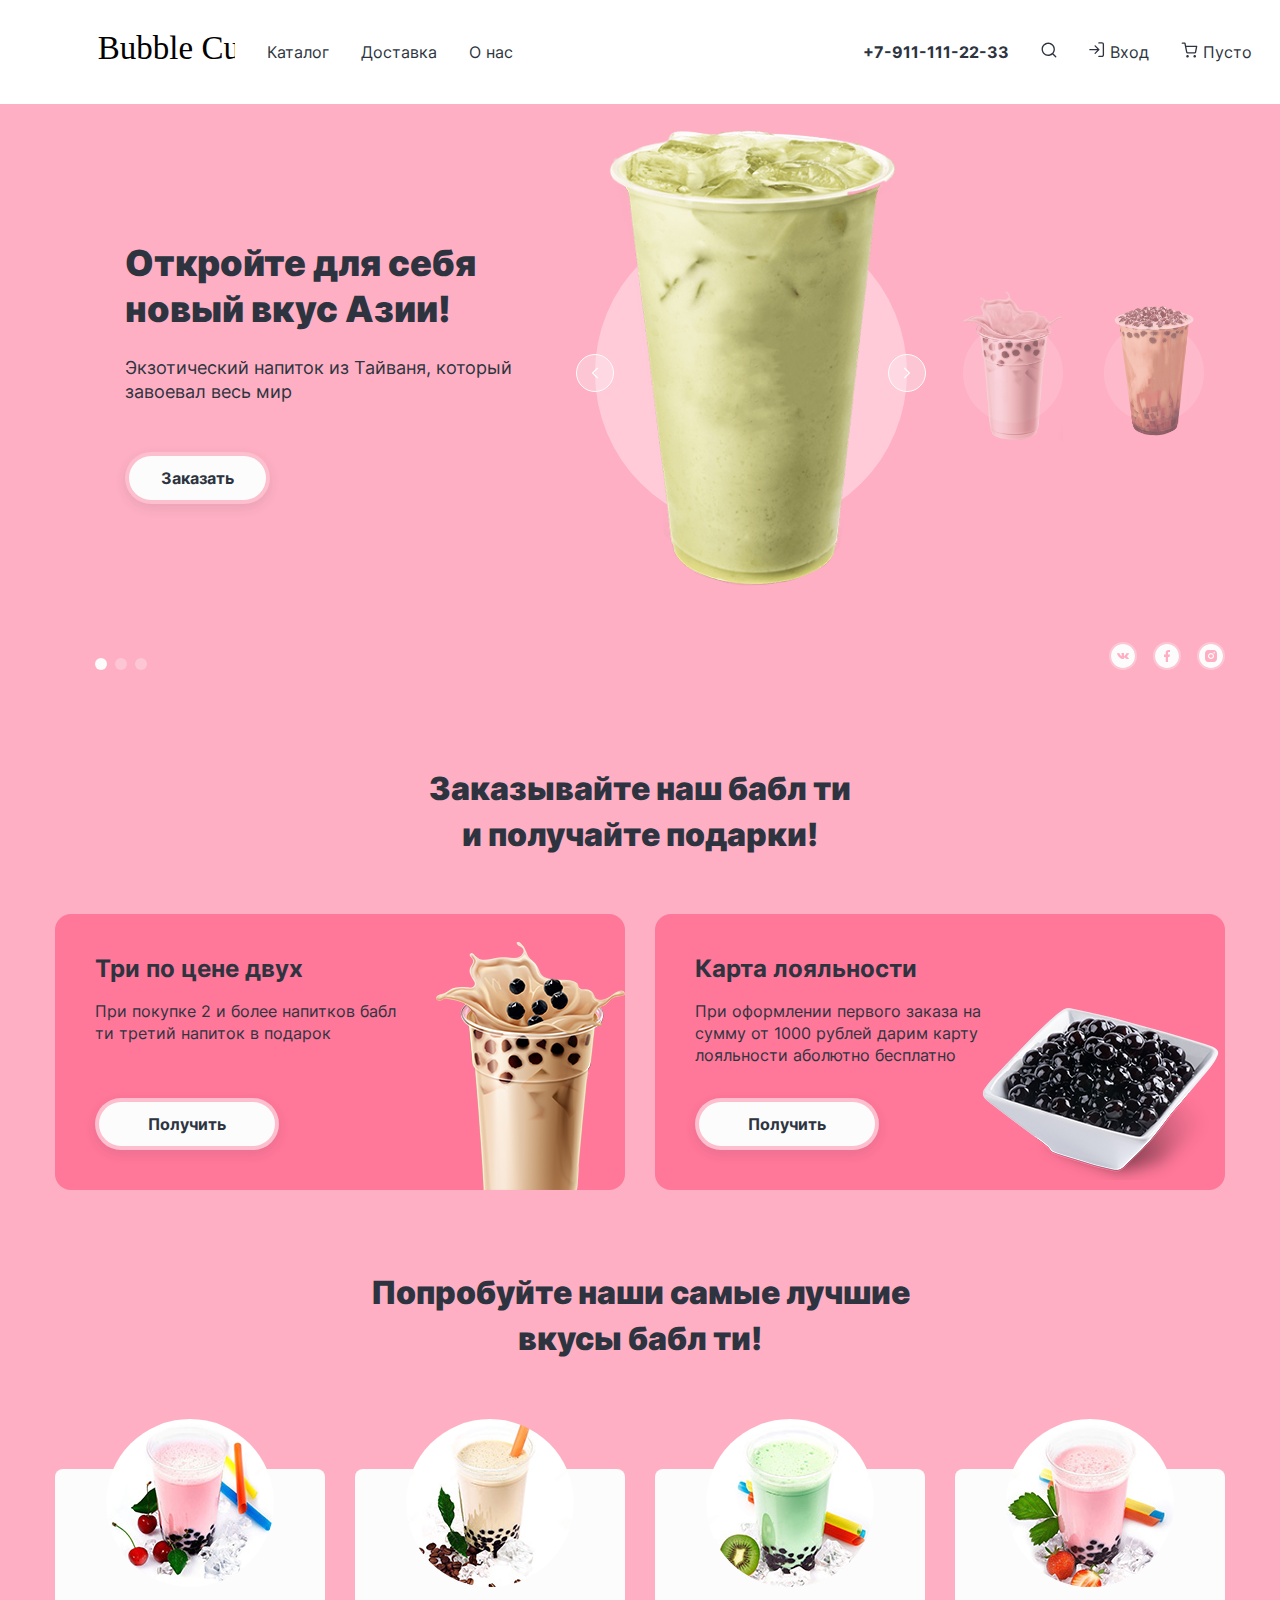
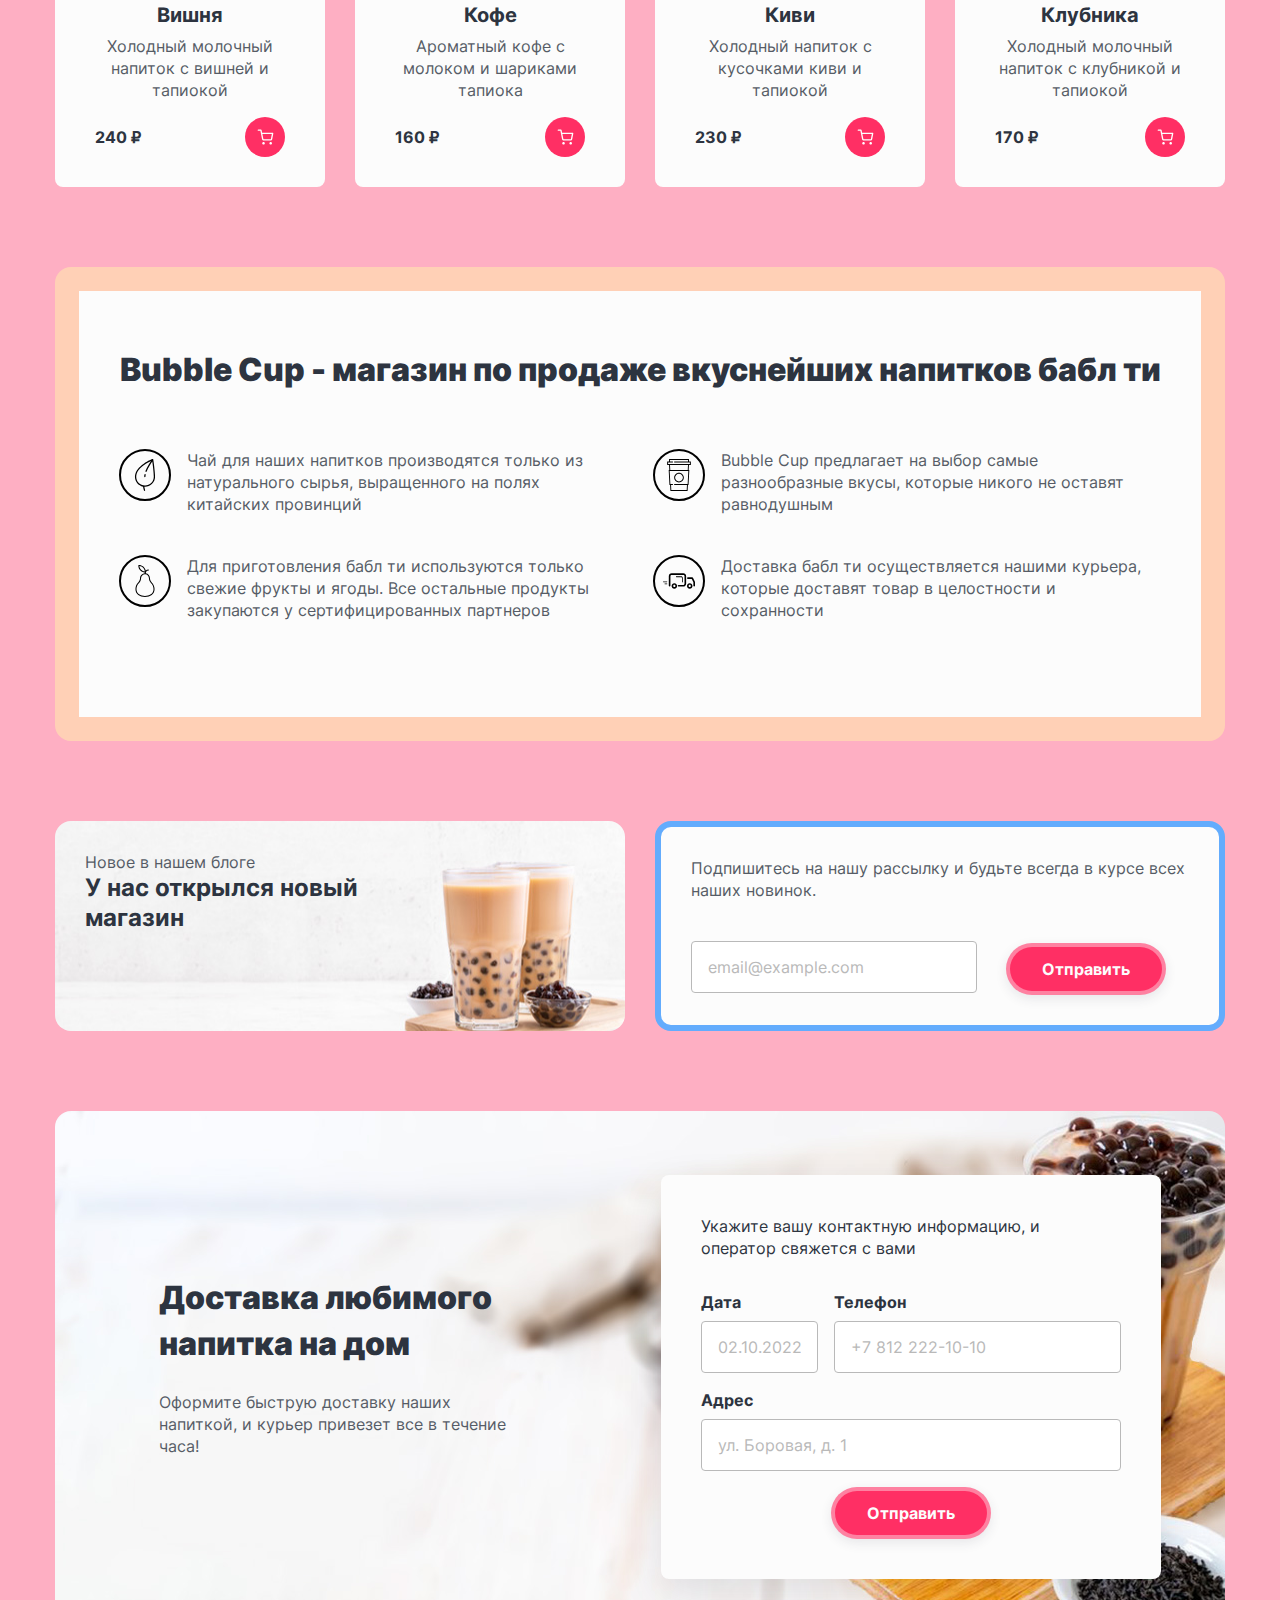
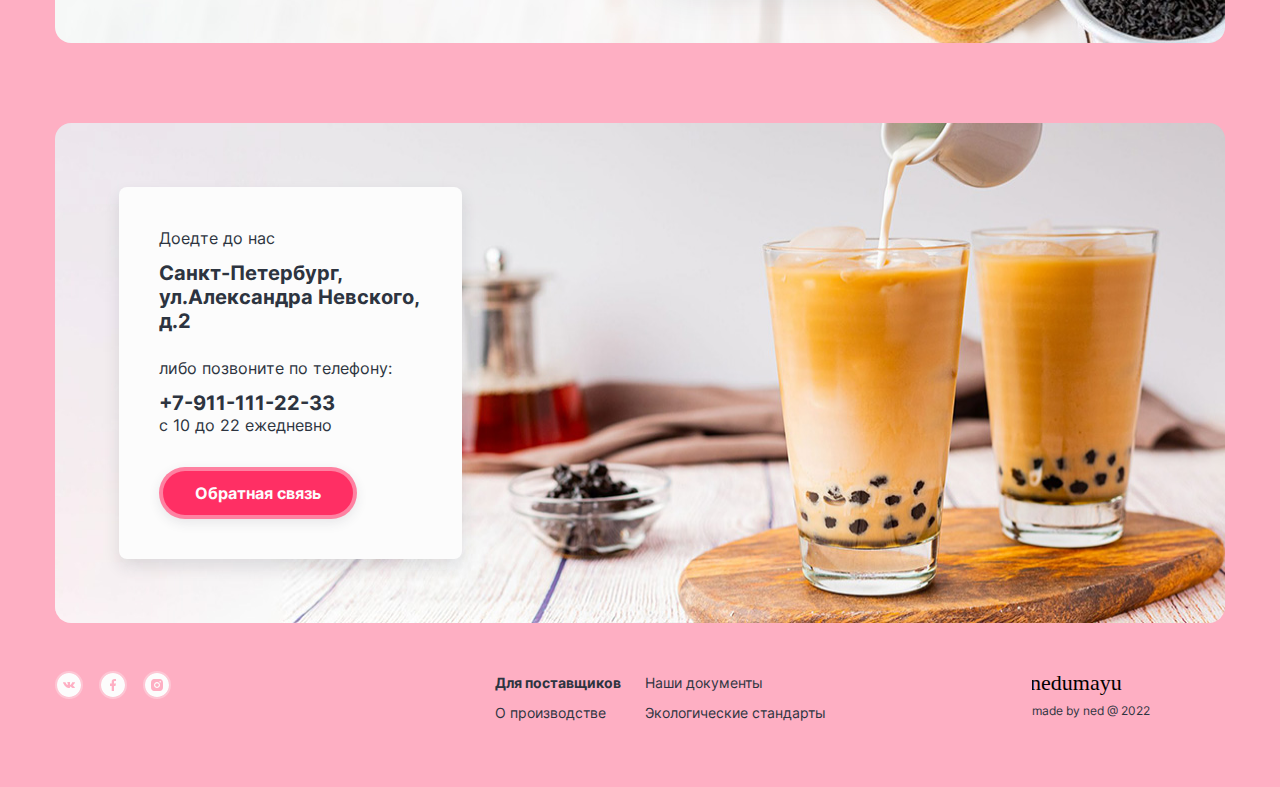
==== commit ae834091: "make slider and inputs" ====
--- a/index.html
+++ b/index.html
@@ -1,64 +1,73 @@
 <!DOCTYPE html>
 <html lang="ru">
-  <head>
-    <meta charset="utf-8">
-    <title>Bubble-cup</title>
-    <link href="styles/style.css" rel="stylesheet">
-  </head>
-  <body>
-  <header class="main-header">
-    <nav class="navigation">
-      <a class="navigation-logo" href="index.html">
-        <img class="main-header-logo" src="assets/logo.svg" alt="Логотип магазина Bubble Cup" width="137" height="56">
-      </a>
-
-      <ul class="navigation-list">
-        <li class="navigation-item">
-          <a class="navigation-link" href="catalog.html">Каталог</a>
-        </li>
-        <li class="navigation-item">
-          <a class="navigation-link" href="#">Доставка</a>
-        </li>
-        <li class="navigation-item">
-          <a class="navigation-link" href="#">О нас</a>
-        </li>
-      </ul>
-
-      <ul class="navigation-list navigation-user">
-        <li class="navigation-item">
-          <b><a class="navigation-link" href="tel:+79111112233">+7-911-111-22-33</a></b>
-        </li>
-
-        <li class="navigation-item">
-          <a class="navigation-link" href="#">
-            <svg aria-hidden="true" focusable="false" width="16" height="16" viewBox="0 0 16 16" fill="none" xmlns="http://www.w3.org/2000/svg">
-              <path fill-rule="evenodd" clip-rule="evenodd" d="M1.91286 7.24625C1.91286 4.30073 4.30068 1.91292 7.2462 1.91292C10.1917 1.91292 12.5795 4.30073 12.5795 7.24625C12.5795 8.68547 12.0095 9.99154 11.0828 10.951C11.0582 10.9695 11.0346 10.99 11.0123 11.0124C10.9899 11.0347 10.9694 11.0583 10.9509 11.0829C9.99146 12.0095 8.6854 12.5796 7.2462 12.5796C4.30068 12.5796 1.91286 10.1918 1.91286 7.24625ZM11.4653 12.4082C10.3161 13.3487 8.84703 13.9129 7.2462 13.9129C3.5643 13.9129 0.579529 10.9281 0.579529 7.24625C0.579529 3.56435 3.5643 0.579582 7.2462 0.579582C10.9281 0.579582 13.9129 3.56435 13.9129 7.24625C13.9129 8.84711 13.3486 10.3162 12.4081 11.4654L15.2176 14.2749C15.4779 14.5352 15.4779 14.9573 15.2176 15.2177C14.9572 15.478 14.5351 15.478 14.2748 15.2177L11.4653 12.4082Z" fill="#2D3440"/>
-            </svg>
-            <span class="visually-hidden">Поиск</span></a>
-        </li>
-
-        <li class="navigation-item">
-          <a class="navigation-link" href="#">
-            <svg aria-hidden="true" focusable="false" width="16" height="16" viewBox="0 0 16 16" fill="none" xmlns="http://www.w3.org/2000/svg">
-              <path fill-rule="evenodd" clip-rule="evenodd" d="M9.20837 0.874999C9.20837 0.506809 9.50685 0.208332 9.87504 0.208332H12.875C13.4497 0.208332 14.0008 0.436605 14.4071 0.842934C14.8134 1.24926 15.0417 1.80036 15.0417 2.375V12.875C15.0417 13.4496 14.8134 14.0007 14.4071 14.4071C14.0008 14.8134 13.4497 15.0417 12.875 15.0417H9.87504C9.50685 15.0417 9.20837 14.7432 9.20837 14.375C9.20837 14.0068 9.50685 13.7083 9.87504 13.7083H12.875C13.0961 13.7083 13.308 13.6205 13.4643 13.4643C13.6206 13.308 13.7084 13.096 13.7084 12.875V2.375C13.7084 2.15399 13.6206 1.94202 13.4643 1.78574C13.308 1.62946 13.0961 1.54167 12.875 1.54167H9.87504C9.50685 1.54167 9.20837 1.24319 9.20837 0.874999ZM5.65359 3.40359C5.91394 3.14324 6.33605 3.14324 6.5964 3.40359L10.3418 7.14903C10.4652 7.27002 10.5417 7.43857 10.5417 7.625C10.5417 7.81143 10.4652 7.97999 10.3418 8.10098L6.5964 11.8464C6.33605 12.1068 5.91394 12.1068 5.65359 11.8464C5.39324 11.5861 5.39324 11.1639 5.65359 10.9036L8.26552 8.29167H0.875041C0.506851 8.29167 0.208374 7.99319 0.208374 7.625C0.208374 7.25681 0.506851 6.95833 0.875041 6.95833H8.26552L5.65359 4.3464C5.39324 4.08605 5.39324 3.66394 5.65359 3.40359Z" fill="#2D3440"/>
-            </svg>
-            <span>Вход</span></a>
-        </li>
-
-        <li class="navigation-item">
-          <a class="navigation-link" href="#">
-            <svg aria-hidden="true" focusable="false" width="17" height="16" viewBox="0 0 17 16" fill="none" xmlns="http://www.w3.org/2000/svg">
-              <path fill-rule="evenodd" clip-rule="evenodd" d="M1.31254 0.489586C0.944351 0.489586 0.645874 0.788063 0.645874 1.15625C0.645874 1.52444 0.944351 1.82292 1.31254 1.82292H3.37353L3.91319 4.5192C3.91612 4.538 3.91985 4.55654 3.92432 4.57479L5.01308 10.0146L5.0132 10.0151C5.10338 10.4685 5.35008 10.8757 5.71016 11.1656C6.06854 11.4541 6.51652 11.608 6.97639 11.6009H13.3011C13.761 11.608 14.209 11.4541 14.5673 11.1656C14.9276 10.8756 15.1743 10.4681 15.2644 10.0146L15.2644 10.0146L15.2654 10.0096L16.3084 4.54045C16.3456 4.34528 16.2938 4.14368 16.1672 3.9906C16.0405 3.83751 15.8522 3.7489 15.6535 3.7489H5.11879L4.57369 1.02541C4.51133 0.713843 4.23774 0.489586 3.91999 0.489586H1.31254ZM6.32068 9.75385L5.38566 5.08223H14.8477L13.9562 9.75686C13.9268 9.90268 13.8472 10.0336 13.7313 10.1269C13.6148 10.2207 13.4691 10.2705 13.3196 10.2676L13.3196 10.2675H13.3068H6.9707V10.2674L6.95793 10.2676C6.80844 10.2705 6.66271 10.2207 6.54624 10.1269C6.42978 10.0332 6.35 9.90146 6.32087 9.75481L6.32068 9.75385ZM5.21043 14.1936C5.21043 13.4657 5.80055 12.8755 6.5285 12.8755C7.25644 12.8755 7.84656 13.4657 7.84656 14.1936C7.84656 14.9216 7.25644 15.5117 6.5285 15.5117C5.80055 15.5117 5.21043 14.9216 5.21043 14.1936ZM12.3804 14.1936C12.3804 13.4657 12.9705 12.8755 13.6985 12.8755C14.4264 12.8755 15.0166 13.4657 15.0166 14.1936C15.0166 14.9216 14.4264 15.5117 13.6985 15.5117C12.9705 15.5117 12.3804 14.9216 12.3804 14.1936Z" fill="#2D3440"/>
-            </svg>
-            <span>Пусто</span></a>
-        </li>
-
-      </ul>
-    </nav>
-  </header>
-
-  <main class="main-index main-container">
-    <div class="page-container">
+<head>
+  <meta charset="utf-8">
+  <title>Bubble-cup</title>
+  <link href="styles/style.css" rel="stylesheet">
+</head>
+<body>
+<header class="main-header">
+  <nav class="navigation">
+    <a class="navigation-logo" href="index.html">
+      <img class="main-header-logo" src="assets/logo.svg" alt="Логотип магазина Bubble Cup" width="137" height="56">
+    </a>
+
+    <ul class="navigation-list">
+      <li class="navigation-item">
+        <a class="navigation-link" href="catalog.html">Каталог</a>
+      </li>
+      <li class="navigation-item">
+        <a class="navigation-link" href="#">Доставка</a>
+      </li>
+      <li class="navigation-item">
+        <a class="navigation-link" href="#">О нас</a>
+      </li>
+    </ul>
+
+    <ul class="navigation-list navigation-user">
+      <li class="navigation-item">
+        <b><a class="navigation-link" href="tel:+79111112233">+7-911-111-22-33</a></b>
+      </li>
+
+      <li class="navigation-item">
+        <a class="navigation-link" href="#">
+          <svg aria-hidden="true" focusable="false" width="16" height="16" viewBox="0 0 16 16" fill="none"
+               xmlns="http://www.w3.org/2000/svg">
+            <path fill-rule="evenodd" clip-rule="evenodd"
+                  d="M1.91286 7.24625C1.91286 4.30073 4.30068 1.91292 7.2462 1.91292C10.1917 1.91292 12.5795 4.30073 12.5795 7.24625C12.5795 8.68547 12.0095 9.99154 11.0828 10.951C11.0582 10.9695 11.0346 10.99 11.0123 11.0124C10.9899 11.0347 10.9694 11.0583 10.9509 11.0829C9.99146 12.0095 8.6854 12.5796 7.2462 12.5796C4.30068 12.5796 1.91286 10.1918 1.91286 7.24625ZM11.4653 12.4082C10.3161 13.3487 8.84703 13.9129 7.2462 13.9129C3.5643 13.9129 0.579529 10.9281 0.579529 7.24625C0.579529 3.56435 3.5643 0.579582 7.2462 0.579582C10.9281 0.579582 13.9129 3.56435 13.9129 7.24625C13.9129 8.84711 13.3486 10.3162 12.4081 11.4654L15.2176 14.2749C15.4779 14.5352 15.4779 14.9573 15.2176 15.2177C14.9572 15.478 14.5351 15.478 14.2748 15.2177L11.4653 12.4082Z"
+                  fill="#2D3440"/>
+          </svg>
+          <span class="visually-hidden">Поиск</span></a>
+      </li>
+
+      <li class="navigation-item">
+        <a class="navigation-link" href="#">
+          <svg aria-hidden="true" focusable="false" width="16" height="16" viewBox="0 0 16 16" fill="none"
+               xmlns="http://www.w3.org/2000/svg">
+            <path fill-rule="evenodd" clip-rule="evenodd"
+                  d="M9.20837 0.874999C9.20837 0.506809 9.50685 0.208332 9.87504 0.208332H12.875C13.4497 0.208332 14.0008 0.436605 14.4071 0.842934C14.8134 1.24926 15.0417 1.80036 15.0417 2.375V12.875C15.0417 13.4496 14.8134 14.0007 14.4071 14.4071C14.0008 14.8134 13.4497 15.0417 12.875 15.0417H9.87504C9.50685 15.0417 9.20837 14.7432 9.20837 14.375C9.20837 14.0068 9.50685 13.7083 9.87504 13.7083H12.875C13.0961 13.7083 13.308 13.6205 13.4643 13.4643C13.6206 13.308 13.7084 13.096 13.7084 12.875V2.375C13.7084 2.15399 13.6206 1.94202 13.4643 1.78574C13.308 1.62946 13.0961 1.54167 12.875 1.54167H9.87504C9.50685 1.54167 9.20837 1.24319 9.20837 0.874999ZM5.65359 3.40359C5.91394 3.14324 6.33605 3.14324 6.5964 3.40359L10.3418 7.14903C10.4652 7.27002 10.5417 7.43857 10.5417 7.625C10.5417 7.81143 10.4652 7.97999 10.3418 8.10098L6.5964 11.8464C6.33605 12.1068 5.91394 12.1068 5.65359 11.8464C5.39324 11.5861 5.39324 11.1639 5.65359 10.9036L8.26552 8.29167H0.875041C0.506851 8.29167 0.208374 7.99319 0.208374 7.625C0.208374 7.25681 0.506851 6.95833 0.875041 6.95833H8.26552L5.65359 4.3464C5.39324 4.08605 5.39324 3.66394 5.65359 3.40359Z"
+                  fill="#2D3440"/>
+          </svg>
+          <span>Вход</span></a>
+      </li>
+
+      <li class="navigation-item">
+        <a class="navigation-link" href="#">
+          <svg aria-hidden="true" focusable="false" width="17" height="16" viewBox="0 0 17 16" fill="none"
+               xmlns="http://www.w3.org/2000/svg">
+            <path fill-rule="evenodd" clip-rule="evenodd"
+                  d="M1.31254 0.489586C0.944351 0.489586 0.645874 0.788063 0.645874 1.15625C0.645874 1.52444 0.944351 1.82292 1.31254 1.82292H3.37353L3.91319 4.5192C3.91612 4.538 3.91985 4.55654 3.92432 4.57479L5.01308 10.0146L5.0132 10.0151C5.10338 10.4685 5.35008 10.8757 5.71016 11.1656C6.06854 11.4541 6.51652 11.608 6.97639 11.6009H13.3011C13.761 11.608 14.209 11.4541 14.5673 11.1656C14.9276 10.8756 15.1743 10.4681 15.2644 10.0146L15.2644 10.0146L15.2654 10.0096L16.3084 4.54045C16.3456 4.34528 16.2938 4.14368 16.1672 3.9906C16.0405 3.83751 15.8522 3.7489 15.6535 3.7489H5.11879L4.57369 1.02541C4.51133 0.713843 4.23774 0.489586 3.91999 0.489586H1.31254ZM6.32068 9.75385L5.38566 5.08223H14.8477L13.9562 9.75686C13.9268 9.90268 13.8472 10.0336 13.7313 10.1269C13.6148 10.2207 13.4691 10.2705 13.3196 10.2676L13.3196 10.2675H13.3068H6.9707V10.2674L6.95793 10.2676C6.80844 10.2705 6.66271 10.2207 6.54624 10.1269C6.42978 10.0332 6.35 9.90146 6.32087 9.75481L6.32068 9.75385ZM5.21043 14.1936C5.21043 13.4657 5.80055 12.8755 6.5285 12.8755C7.25644 12.8755 7.84656 13.4657 7.84656 14.1936C7.84656 14.9216 7.25644 15.5117 6.5285 15.5117C5.80055 15.5117 5.21043 14.9216 5.21043 14.1936ZM12.3804 14.1936C12.3804 13.4657 12.9705 12.8755 13.6985 12.8755C14.4264 12.8755 15.0166 13.4657 15.0166 14.1936C15.0166 14.9216 14.4264 15.5117 13.6985 15.5117C12.9705 15.5117 12.3804 14.9216 12.3804 14.1936Z"
+                  fill="#2D3440"/>
+          </svg>
+          <span>Пусто</span></a>
+      </li>
+
+    </ul>
+  </nav>
+</header>
+
+<main class="main-index main-container">
+  <div class="page-container">
     <h1 class="visually-hidden">Магазин напитков Bubble cup</h1>
 
     <section class="gallery">
@@ -71,48 +80,73 @@
         </div>
 
         <div class="gallery-slider">
-          <img class="slider-image" src="assets/slider-lime-tea.png" alt="Напитки bubble tea" width="306" height="507">
-          <button class="slider-button slider-prev" type="button">
-            <svg class="slider-icon" aria-hidden="true" focusable="false" width="6" height="12" viewBox="0 0 6 12" fill="none" xmlns="http://www.w3.org/2000/svg">
-              <path fill-rule="evenodd" clip-rule="evenodd" d="M5.8033 1.80521C6.063 1.54551 6.063 1.12446 5.8033 0.864757C5.54361 0.605058 5.12255 0.605058 4.86285 0.864757L0.194774 5.53284C-0.0640686 5.79168 -0.0649218 6.21081 0.192214 6.47071C0.193377 6.47189 0.194544 6.47307 0.195717 6.47424L4.8638 11.1423C5.12349 11.402 5.54455 11.402 5.80425 11.1423C6.06395 10.8826 6.06395 10.4616 5.80425 10.2019L1.60545 6.00307L5.8033 1.80521Z" fill="currentColor"/>
-            </svg>
-            <span class="visually-hidden">Предыдущее фото</span>
-          </button>
-          <button class="slider-button slider-next" type="button">
-            <svg class="slider-icon" aria-hidden="true" focusable="false" width="7" height="12" viewBox="0 0 7 12" fill="none" xmlns="http://www.w3.org/2000/svg">
-              <path fill-rule="evenodd" clip-rule="evenodd" d="M1.13526 0.864757C0.875566 0.605058 0.454511 0.605058 0.194813 0.864757C-0.0648862 1.12446 -0.0648862 1.54551 0.194813 1.80521L4.39609 6.00649L0.194774 10.2078C-0.0649247 10.4675 -0.0649247 10.8886 0.194774 11.1483C0.454473 11.408 0.875527 11.408 1.13523 11.1483L5.80394 6.47955C5.80489 6.47861 5.80583 6.47767 5.80678 6.47672C6.06648 6.21702 6.06648 5.79597 5.80678 5.53627L1.13526 0.864757Z" fill="currentColor"/>
-            </svg>
-            <span class="visually-hidden">Следующее фото</span>
-          </button>
+          <div class="slider-current">
+            <img class="slider-image" src="assets/slider-lime-tea.png" alt="Бабл ти с лаймом">
+            <div class="slider-buttons-wrapper">
+              <button class="slider-button slider-prev" type="button">
+                <svg class="slider-icon" aria-hidden="true" focusable="false" width="6" height="12" viewBox="0 0 6 12"
+                     fill="none" xmlns="http://www.w3.org/2000/svg">
+                  <path fill-rule="evenodd" clip-rule="evenodd"
+                        d="M5.8033 1.80521C6.063 1.54551 6.063 1.12446 5.8033 0.864757C5.54361 0.605058 5.12255 0.605058 4.86285 0.864757L0.194774 5.53284C-0.0640686 5.79168 -0.0649218 6.21081 0.192214 6.47071C0.193377 6.47189 0.194544 6.47307 0.195717 6.47424L4.8638 11.1423C5.12349 11.402 5.54455 11.402 5.80425 11.1423C6.06395 10.8826 6.06395 10.4616 5.80425 10.2019L1.60545 6.00307L5.8033 1.80521Z"
+                        fill="currentColor"/>
+                </svg>
+                <span class="visually-hidden">Предыдущее фото</span>
+              </button>
+
+              <button class="slider-button slider-next" type="button">
+                <svg class="slider-icon" aria-hidden="true" focusable="false" width="7" height="12" viewBox="0 0 7 12"
+                     fill="none" xmlns="http://www.w3.org/2000/svg">
+                  <path fill-rule="evenodd" clip-rule="evenodd"
+                        d="M1.13526 0.864757C0.875566 0.605058 0.454511 0.605058 0.194813 0.864757C-0.0648862 1.12446 -0.0648862 1.54551 0.194813 1.80521L4.39609 6.00649L0.194774 10.2078C-0.0649247 10.4675 -0.0649247 10.8886 0.194774 11.1483C0.454473 11.408 0.875527 11.408 1.13523 11.1483L5.80394 6.47955C5.80489 6.47861 5.80583 6.47767 5.80678 6.47672C6.06648 6.21702 6.06648 5.79597 5.80678 5.53627L1.13526 0.864757Z"
+                        fill="currentColor"/>
+                </svg>
+                <span class="visually-hidden">Следующее фото</span>
+              </button>
+            </div>
+          </div>
+
+          <!--          <div class="slides-next">-->
+          <div class="slide-next-first">
+            <img class="slider-next-image slider-next-image-first" src="assets/slider-strawberry-tea.png"
+                 alt="Бабл ти с клубникой">
+          </div>
+          <div class="slide-next-second">
+            <img class="slider-next-image" src="assets/slider-coffee-tea.png" alt="Бабл ти с кофе">
+          </div>
+          <!--          </div>-->
+
         </div>
       </div>
 
-        <div class="gallery-buttons-container">
-          <ol class="slider-pagination">
-            <li class="slider-pagination-item">
-              <button class="slider-pagination-button slider-pagination-button-current" type="button">
-                <span class="visually-hidden">1 фото</span>
-              </button>
-            </li>
-            <li class="slider-pagination-item">
-              <button class="slider-pagination-button" type="button">
-                <span class="visually-hidden">2 фото</span>
-              </button>
-            </li>
-            <li class="slider-pagination-item">
-              <button class="slider-pagination-button" type="button">
-                <span class="visually-hidden">3 фото</span>
-              </button>
-            </li>
-          </ol>
+      <div class="slider-pagination-container">
+        <ol class="slider-pagination-list">
+          <li class="slider-pagination-item">
+            <button class="slider-pagination-button slider-pagination-button-current" type="button">
+              <span class="visually-hidden">1 фото</span>
+            </button>
+          </li>
+          <li class="slider-pagination-item">
+            <button class="slider-pagination-button" type="button">
+              <span class="visually-hidden">2 фото</span>
+            </button>
+          </li>
+          <li class="slider-pagination-item">
+            <button class="slider-pagination-button" type="button">
+              <span class="visually-hidden">3 фото</span>
+            </button>
+          </li>
+        </ol>
 
         <div class="gallery-social">
           <ul class="gallery-social-list">
             <li class="gallery-social-item">
               <a class="social-button" href="https://vk.com">
                 <span class="visually-hidden">ВКонтакте</span>
-                <svg aria-hidden="true" focusable="false" width="24" height="24" viewBox="0 0 24 24" fill="none" xmlns="http://www.w3.org/2000/svg">
-                  <path fill-rule="evenodd" clip-rule="evenodd" d="M24 12C24 18.6274 18.6274 24 12 24C5.37258 24 0 18.6274 0 12C0 5.37258 5.37258 0 12 0C18.6274 0 24 5.37258 24 12ZM12.5884 14.9749H11.8711C11.8711 14.9749 10.2885 15.0584 8.89479 13.7867C7.37486 12.3995 6.03249 9.64702 6.03249 9.64702C6.03249 9.64702 5.95511 9.46654 6.03917 9.3793C6.13366 9.28121 6.39106 9.27493 6.39106 9.27493L8.10567 9.26508C8.10567 9.26508 8.26727 9.28878 8.38294 9.36317C8.47824 9.42457 8.53167 9.53936 8.53167 9.53936C8.53167 9.53936 8.80878 10.1536 9.17581 10.7093C9.89212 11.7942 10.2258 12.0315 10.469 11.9152C10.8233 11.7458 10.7171 10.3816 10.7171 10.3816C10.7171 10.3816 10.7236 9.88646 10.5387 9.66601C10.3955 9.4951 10.1254 9.44527 10.0062 9.43128C9.90971 9.42 10.0681 9.22367 10.2733 9.13558C10.5819 9.00308 11.1268 8.99551 11.7706 9.00136C12.2722 9.00579 12.4165 9.0332 12.6127 9.07475C13.0677 9.17105 13.0536 9.47963 13.0229 10.1454C13.0138 10.3444 13.0032 10.5752 13.0032 10.8418C13.0032 10.9018 13.0012 10.9657 12.9991 11.0315C12.9885 11.3725 12.9763 11.7629 13.2324 11.908C13.3637 11.9822 13.6849 11.9191 14.4884 10.7233C14.8693 10.1566 15.1549 9.49024 15.1549 9.49024C15.1549 9.49024 15.2173 9.37145 15.3142 9.32048C15.4134 9.26851 15.5472 9.2845 15.5472 9.2845L17.3515 9.27465C17.3515 9.27465 17.8937 9.21796 17.9815 9.43242C18.0735 9.65758 17.7788 10.1833 17.0417 11.0444C16.3463 11.8567 16.006 12.1587 16.0328 12.4236C16.0527 12.6198 16.2739 12.7957 16.7015 13.1436C17.5897 13.8661 17.8264 14.2455 17.8827 14.3357C17.8872 14.343 17.8906 14.3484 17.893 14.3519C18.2905 14.9296 17.4522 14.9749 17.4522 14.9749L15.8497 14.9944C15.8497 14.9944 15.5053 15.0543 15.0521 14.7814C14.8151 14.6388 14.5833 14.406 14.3626 14.1842C14.0251 13.8451 13.7131 13.5316 13.4469 13.6056C13.0002 13.7298 13.0143 14.5734 13.0143 14.5734C13.0143 14.5734 13.0175 14.7536 12.9157 14.8495C12.8051 14.954 12.5884 14.9749 12.5884 14.9749Z" fill="#FCFCFC"/>
+                <svg aria-hidden="true" focusable="false" width="24" height="24" viewBox="0 0 24 24" fill="none"
+                     xmlns="http://www.w3.org/2000/svg">
+                  <path fill-rule="evenodd" clip-rule="evenodd"
+                        d="M24 12C24 18.6274 18.6274 24 12 24C5.37258 24 0 18.6274 0 12C0 5.37258 5.37258 0 12 0C18.6274 0 24 5.37258 24 12ZM12.5884 14.9749H11.8711C11.8711 14.9749 10.2885 15.0584 8.89479 13.7867C7.37486 12.3995 6.03249 9.64702 6.03249 9.64702C6.03249 9.64702 5.95511 9.46654 6.03917 9.3793C6.13366 9.28121 6.39106 9.27493 6.39106 9.27493L8.10567 9.26508C8.10567 9.26508 8.26727 9.28878 8.38294 9.36317C8.47824 9.42457 8.53167 9.53936 8.53167 9.53936C8.53167 9.53936 8.80878 10.1536 9.17581 10.7093C9.89212 11.7942 10.2258 12.0315 10.469 11.9152C10.8233 11.7458 10.7171 10.3816 10.7171 10.3816C10.7171 10.3816 10.7236 9.88646 10.5387 9.66601C10.3955 9.4951 10.1254 9.44527 10.0062 9.43128C9.90971 9.42 10.0681 9.22367 10.2733 9.13558C10.5819 9.00308 11.1268 8.99551 11.7706 9.00136C12.2722 9.00579 12.4165 9.0332 12.6127 9.07475C13.0677 9.17105 13.0536 9.47963 13.0229 10.1454C13.0138 10.3444 13.0032 10.5752 13.0032 10.8418C13.0032 10.9018 13.0012 10.9657 12.9991 11.0315C12.9885 11.3725 12.9763 11.7629 13.2324 11.908C13.3637 11.9822 13.6849 11.9191 14.4884 10.7233C14.8693 10.1566 15.1549 9.49024 15.1549 9.49024C15.1549 9.49024 15.2173 9.37145 15.3142 9.32048C15.4134 9.26851 15.5472 9.2845 15.5472 9.2845L17.3515 9.27465C17.3515 9.27465 17.8937 9.21796 17.9815 9.43242C18.0735 9.65758 17.7788 10.1833 17.0417 11.0444C16.3463 11.8567 16.006 12.1587 16.0328 12.4236C16.0527 12.6198 16.2739 12.7957 16.7015 13.1436C17.5897 13.8661 17.8264 14.2455 17.8827 14.3357C17.8872 14.343 17.8906 14.3484 17.893 14.3519C18.2905 14.9296 17.4522 14.9749 17.4522 14.9749L15.8497 14.9944C15.8497 14.9944 15.5053 15.0543 15.0521 14.7814C14.8151 14.6388 14.5833 14.406 14.3626 14.1842C14.0251 13.8451 13.7131 13.5316 13.4469 13.6056C13.0002 13.7298 13.0143 14.5734 13.0143 14.5734C13.0143 14.5734 13.0175 14.7536 12.9157 14.8495C12.8051 14.954 12.5884 14.9749 12.5884 14.9749Z"
+                        fill="#FCFCFC"/>
                 </svg>
               </a>
             </li>
@@ -120,7 +154,9 @@
               <a class="social-button" href="https://facebook.com">
                 <span class="visually-hidden">Фейсбук</span>
                 <svg width="24" height="24" viewBox="0 0 24 24" fill="none" xmlns="http://www.w3.org/2000/svg">
-                  <path fill-rule="evenodd" clip-rule="evenodd" d="M24 12C24 18.6274 18.6274 24 12 24C5.37258 24 0 18.6274 0 12C0 5.37258 5.37258 0 12 0C18.6274 0 24 5.37258 24 12ZM14.4286 12.9H13V18H10.7143V12.9H9V10.5H10.7143V8.82C10.7143 6.9942 11.816 6 13.3674 6C14.1103 6 14.8137 6.0582 15 6.084V8.1H14.1429C13 8.1 13 8.682 13 9.3V10.5H15L14.4286 12.9Z" fill="#FCFCFC"/>
+                  <path fill-rule="evenodd" clip-rule="evenodd"
+                        d="M24 12C24 18.6274 18.6274 24 12 24C5.37258 24 0 18.6274 0 12C0 5.37258 5.37258 0 12 0C18.6274 0 24 5.37258 24 12ZM14.4286 12.9H13V18H10.7143V12.9H9V10.5H10.7143V8.82C10.7143 6.9942 11.816 6 13.3674 6C14.1103 6 14.8137 6.0582 15 6.084V8.1H14.1429C13 8.1 13 8.682 13 9.3V10.5H15L14.4286 12.9Z"
+                        fill="#FCFCFC"/>
                 </svg>
               </a>
             </li>
@@ -128,12 +164,15 @@
               <a class="social-button" href="https://instagram.com">
                 <span class="visually-hidden">Инстаграм</span>
                 <svg width="24" height="24" viewBox="0 0 24 24" fill="none" xmlns="http://www.w3.org/2000/svg">
-                  <path fill-rule="evenodd" clip-rule="evenodd" d="M24 12C24 18.6274 18.6274 24 12 24C5.37258 24 0 18.6274 0 12C0 5.37258 5.37258 0 12 0C18.6274 0 24 5.37258 24 12ZM14.4732 6.036C13.8336 6.006 13.6302 6 12 6C10.3698 6 10.1664 6.0078 9.5268 6.036C8.8872 6.066 8.4528 6.1662 8.07 6.315C7.66946 6.46544 7.3066 6.70154 7.0068 7.0068C6.70128 7.30639 6.46514 7.66931 6.315 8.07C6.1662 8.4528 6.066 8.8872 6.036 9.5268C6.006 10.1664 6 10.3698 6 12C6 13.6302 6.0078 13.8336 6.036 14.4732C6.066 15.1122 6.1662 15.5478 6.315 15.93C6.46556 16.3305 6.70164 16.6933 7.0068 16.9932C7.30652 17.2986 7.6694 17.5347 8.07 17.685C8.4528 17.8332 8.8878 17.934 9.5268 17.964C10.1664 17.994 10.3698 18 12 18C13.6302 18 13.8336 17.9922 14.4732 17.964C15.1122 17.934 15.5478 17.8332 15.93 17.685C16.3304 17.5343 16.6932 17.2982 16.9932 16.9932C17.2987 16.6936 17.5348 16.3307 17.685 15.93C17.8332 15.5472 17.934 15.1122 17.964 14.4732C17.994 13.8336 18 13.6302 18 12C18 10.3698 17.9922 10.1664 17.964 9.5268C17.934 8.8878 17.8332 8.4522 17.685 8.07C17.5344 7.66955 17.2983 7.30674 16.9932 7.0068C16.6596 6.6738 16.326 6.4674 15.93 6.315C15.5472 6.1662 15.1122 6.066 14.4732 6.036ZM9.87868 9.87868C10.4413 9.31607 11.2044 9 12 9C12.7956 9 13.5587 9.31607 14.1213 9.87868C14.6839 10.4413 15 11.2044 15 12C15 12.7956 14.6839 13.5587 14.1213 14.1213C13.5587 14.6839 12.7956 15 12 15C11.2044 15 10.4413 14.6839 9.87868 14.1213C9.31607 13.5587 9 12.7956 9 12C9 11.2044 9.31607 10.4413 9.87868 9.87868ZM15.6803 8.31967C15.821 8.46032 15.9 8.65109 15.9 8.85C15.9 9.04891 15.821 9.23968 15.6803 9.38033C15.5397 9.52098 15.3489 9.6 15.15 9.6C14.9511 9.6 14.7603 9.52098 14.6197 9.38033C14.479 9.23968 14.4 9.04891 14.4 8.85C14.4 8.65109 14.479 8.46032 14.6197 8.31967C14.7603 8.17902 14.9511 8.1 15.15 8.1C15.3489 8.1 15.5397 8.17902 15.6803 8.31967ZM13.2728 10.7272C12.9352 10.3896 12.4774 10.2 12 10.2C11.5226 10.2 11.0648 10.3896 10.7272 10.7272C10.3896 11.0648 10.2 11.5226 10.2 12C10.2 12.4774 10.3896 12.9352 10.7272 13.2728C11.0648 13.6104 11.5226 13.8 12 13.8C12.4774 13.8 12.9352 13.6104 13.2728 13.2728C13.6104 12.9352 13.8 12.4774 13.8 12C13.8 11.5226 13.6104 11.0648 13.2728 10.7272Z" fill="#FCFCFC"/>
+                  <path fill-rule="evenodd" clip-rule="evenodd"
+                        d="M24 12C24 18.6274 18.6274 24 12 24C5.37258 24 0 18.6274 0 12C0 5.37258 5.37258 0 12 0C18.6274 0 24 5.37258 24 12ZM14.4732 6.036C13.8336 6.006 13.6302 6 12 6C10.3698 6 10.1664 6.0078 9.5268 6.036C8.8872 6.066 8.4528 6.1662 8.07 6.315C7.66946 6.46544 7.3066 6.70154 7.0068 7.0068C6.70128 7.30639 6.46514 7.66931 6.315 8.07C6.1662 8.4528 6.066 8.8872 6.036 9.5268C6.006 10.1664 6 10.3698 6 12C6 13.6302 6.0078 13.8336 6.036 14.4732C6.066 15.1122 6.1662 15.5478 6.315 15.93C6.46556 16.3305 6.70164 16.6933 7.0068 16.9932C7.30652 17.2986 7.6694 17.5347 8.07 17.685C8.4528 17.8332 8.8878 17.934 9.5268 17.964C10.1664 17.994 10.3698 18 12 18C13.6302 18 13.8336 17.9922 14.4732 17.964C15.1122 17.934 15.5478 17.8332 15.93 17.685C16.3304 17.5343 16.6932 17.2982 16.9932 16.9932C17.2987 16.6936 17.5348 16.3307 17.685 15.93C17.8332 15.5472 17.934 15.1122 17.964 14.4732C17.994 13.8336 18 13.6302 18 12C18 10.3698 17.9922 10.1664 17.964 9.5268C17.934 8.8878 17.8332 8.4522 17.685 8.07C17.5344 7.66955 17.2983 7.30674 16.9932 7.0068C16.6596 6.6738 16.326 6.4674 15.93 6.315C15.5472 6.1662 15.1122 6.066 14.4732 6.036ZM9.87868 9.87868C10.4413 9.31607 11.2044 9 12 9C12.7956 9 13.5587 9.31607 14.1213 9.87868C14.6839 10.4413 15 11.2044 15 12C15 12.7956 14.6839 13.5587 14.1213 14.1213C13.5587 14.6839 12.7956 15 12 15C11.2044 15 10.4413 14.6839 9.87868 14.1213C9.31607 13.5587 9 12.7956 9 12C9 11.2044 9.31607 10.4413 9.87868 9.87868ZM15.6803 8.31967C15.821 8.46032 15.9 8.65109 15.9 8.85C15.9 9.04891 15.821 9.23968 15.6803 9.38033C15.5397 9.52098 15.3489 9.6 15.15 9.6C14.9511 9.6 14.7603 9.52098 14.6197 9.38033C14.479 9.23968 14.4 9.04891 14.4 8.85C14.4 8.65109 14.479 8.46032 14.6197 8.31967C14.7603 8.17902 14.9511 8.1 15.15 8.1C15.3489 8.1 15.5397 8.17902 15.6803 8.31967ZM13.2728 10.7272C12.9352 10.3896 12.4774 10.2 12 10.2C11.5226 10.2 11.0648 10.3896 10.7272 10.7272C10.3896 11.0648 10.2 11.5226 10.2 12C10.2 12.4774 10.3896 12.9352 10.7272 13.2728C11.0648 13.6104 11.5226 13.8 12 13.8C12.4774 13.8 12.9352 13.6104 13.2728 13.2728C13.6104 12.9352 13.8 12.4774 13.8 12C13.8 11.5226 13.6104 11.0648 13.2728 10.7272Z"
+                        fill="#FCFCFC"/>
                 </svg>
               </a>
             </li>
           </ul>
         </div>
+
       </div>
 
     </section>
@@ -150,7 +189,8 @@
         </div>
         <div class="promo-action-wrapper">
           <p class="promo-title">Карта лояльности</p>
-          <p class="promo-description">При оформлении первого заказа на сумму от 1000 рублей дарим карту лояльности аболютно бесплатно</p>
+          <p class="promo-description">При оформлении первого заказа на сумму от 1000 рублей дарим карту лояльности
+            аболютно бесплатно</p>
           <a class="button button-gift" href="#">Получить</a>
         </div>
       </div>
@@ -162,15 +202,18 @@
       <ul class="catalog-list">
         <li class="product-item">
           <a class="product-link" href="#">
-            <img class="product-image" src="assets/catalog/cherry-bubble-tea.jpg" alt="Вишневый напиток" width="168" height="168">
+            <img class="product-image" src="assets/catalog/cherry-bubble-tea.jpg" alt="Вишневый напиток" width="168"
+                 height="168">
             <h3 class="product-title">Вишня</h3>
             <p class="product-description">Холодный молочный напиток с вишней и тапиокой</p>
           </a>
           <div class="price-button-wrapper">
-          <b class="product-price">240 ₽</b>
+            <b class="product-price">240 ₽</b>
             <a class="product-button" href="#">
-              <svg class="product-icon" aria-hidden="true" focusable="false" width="17" height="16" viewBox="0 0 17 16" fill="none" xmlns="http://www.w3.org/2000/svg">
-                <path fill-rule="evenodd" clip-rule="evenodd" d="M1.31254 0.489586C0.944351 0.489586 0.645874 0.788063 0.645874 1.15625C0.645874 1.52444 0.944351 1.82292 1.31254 1.82292H3.37353L3.91319 4.5192C3.91612 4.538 3.91985 4.55654 3.92432 4.57479L5.01308 10.0146L5.0132 10.0151C5.10338 10.4685 5.35008 10.8757 5.71016 11.1656C6.06854 11.4541 6.51652 11.608 6.97639 11.6009H13.3011C13.761 11.608 14.209 11.4541 14.5673 11.1656C14.9276 10.8756 15.1743 10.4681 15.2644 10.0146L15.2644 10.0146L15.2654 10.0096L16.3084 4.54045C16.3456 4.34528 16.2938 4.14368 16.1672 3.9906C16.0405 3.83751 15.8522 3.7489 15.6535 3.7489H5.11879L4.57369 1.02541C4.51133 0.713843 4.23774 0.489586 3.91999 0.489586H1.31254ZM6.32068 9.75385L5.38566 5.08223H14.8477L13.9562 9.75686C13.9268 9.90268 13.8472 10.0336 13.7313 10.1269C13.6148 10.2207 13.4691 10.2705 13.3196 10.2676L13.3196 10.2675H13.3068H6.9707V10.2674L6.95793 10.2676C6.80844 10.2705 6.66271 10.2207 6.54624 10.1269C6.42978 10.0332 6.35 9.90146 6.32087 9.75481L6.32068 9.75385ZM5.21043 14.1936C5.21043 13.4657 5.80055 12.8755 6.5285 12.8755C7.25644 12.8755 7.84656 13.4657 7.84656 14.1936C7.84656 14.9216 7.25644 15.5117 6.5285 15.5117C5.80055 15.5117 5.21043 14.9216 5.21043 14.1936ZM12.3804 14.1936C12.3804 13.4657 12.9705 12.8755 13.6985 12.8755C14.4264 12.8755 15.0166 13.4657 15.0166 14.1936C15.0166 14.9216 14.4264 15.5117 13.6985 15.5117C12.9705 15.5117 12.3804 14.9216 12.3804 14.1936Z"/>
+              <svg class="product-icon" aria-hidden="true" focusable="false" width="17" height="16" viewBox="0 0 17 16"
+                   fill="none" xmlns="http://www.w3.org/2000/svg">
+                <path fill-rule="evenodd" clip-rule="evenodd"
+                      d="M1.31254 0.489586C0.944351 0.489586 0.645874 0.788063 0.645874 1.15625C0.645874 1.52444 0.944351 1.82292 1.31254 1.82292H3.37353L3.91319 4.5192C3.91612 4.538 3.91985 4.55654 3.92432 4.57479L5.01308 10.0146L5.0132 10.0151C5.10338 10.4685 5.35008 10.8757 5.71016 11.1656C6.06854 11.4541 6.51652 11.608 6.97639 11.6009H13.3011C13.761 11.608 14.209 11.4541 14.5673 11.1656C14.9276 10.8756 15.1743 10.4681 15.2644 10.0146L15.2644 10.0146L15.2654 10.0096L16.3084 4.54045C16.3456 4.34528 16.2938 4.14368 16.1672 3.9906C16.0405 3.83751 15.8522 3.7489 15.6535 3.7489H5.11879L4.57369 1.02541C4.51133 0.713843 4.23774 0.489586 3.91999 0.489586H1.31254ZM6.32068 9.75385L5.38566 5.08223H14.8477L13.9562 9.75686C13.9268 9.90268 13.8472 10.0336 13.7313 10.1269C13.6148 10.2207 13.4691 10.2705 13.3196 10.2676L13.3196 10.2675H13.3068H6.9707V10.2674L6.95793 10.2676C6.80844 10.2705 6.66271 10.2207 6.54624 10.1269C6.42978 10.0332 6.35 9.90146 6.32087 9.75481L6.32068 9.75385ZM5.21043 14.1936C5.21043 13.4657 5.80055 12.8755 6.5285 12.8755C7.25644 12.8755 7.84656 13.4657 7.84656 14.1936C7.84656 14.9216 7.25644 15.5117 6.5285 15.5117C5.80055 15.5117 5.21043 14.9216 5.21043 14.1936ZM12.3804 14.1936C12.3804 13.4657 12.9705 12.8755 13.6985 12.8755C14.4264 12.8755 15.0166 13.4657 15.0166 14.1936C15.0166 14.9216 14.4264 15.5117 13.6985 15.5117C12.9705 15.5117 12.3804 14.9216 12.3804 14.1936Z"/>
               </svg>
               <span class="visually-hidden">Купить</span>
             </a>
@@ -178,31 +221,18 @@
         </li>
         <li class="product-item">
           <a class="product-link" href="#">
-            <img class="product-image" src="assets/catalog/coffee-bubble-tea.jpg" alt="Кофейный напиток" width="168" height="168">
+            <img class="product-image" src="assets/catalog/coffee-bubble-tea.jpg" alt="Кофейный напиток" width="168"
+                 height="168">
             <h3 class="product-title">Кофе</h3>
             <p class="product-description">Ароматный кофе с молоком и шариками тапиока</p>
           </a>
           <div class="price-button-wrapper">
-          <b class="product-price">160 ₽</b>
-          <a class="product-button" href="#">
-            <svg class="product-icon" aria-hidden="true" focusable="false" width="17" height="16" viewBox="0 0 17 16" fill="none" xmlns="http://www.w3.org/2000/svg">
-              <path fill-rule="evenodd" clip-rule="evenodd" d="M1.31254 0.489586C0.944351 0.489586 0.645874 0.788063 0.645874 1.15625C0.645874 1.52444 0.944351 1.82292 1.31254 1.82292H3.37353L3.91319 4.5192C3.91612 4.538 3.91985 4.55654 3.92432 4.57479L5.01308 10.0146L5.0132 10.0151C5.10338 10.4685 5.35008 10.8757 5.71016 11.1656C6.06854 11.4541 6.51652 11.608 6.97639 11.6009H13.3011C13.761 11.608 14.209 11.4541 14.5673 11.1656C14.9276 10.8756 15.1743 10.4681 15.2644 10.0146L15.2644 10.0146L15.2654 10.0096L16.3084 4.54045C16.3456 4.34528 16.2938 4.14368 16.1672 3.9906C16.0405 3.83751 15.8522 3.7489 15.6535 3.7489H5.11879L4.57369 1.02541C4.51133 0.713843 4.23774 0.489586 3.91999 0.489586H1.31254ZM6.32068 9.75385L5.38566 5.08223H14.8477L13.9562 9.75686C13.9268 9.90268 13.8472 10.0336 13.7313 10.1269C13.6148 10.2207 13.4691 10.2705 13.3196 10.2676L13.3196 10.2675H13.3068H6.9707V10.2674L6.95793 10.2676C6.80844 10.2705 6.66271 10.2207 6.54624 10.1269C6.42978 10.0332 6.35 9.90146 6.32087 9.75481L6.32068 9.75385ZM5.21043 14.1936C5.21043 13.4657 5.80055 12.8755 6.5285 12.8755C7.25644 12.8755 7.84656 13.4657 7.84656 14.1936C7.84656 14.9216 7.25644 15.5117 6.5285 15.5117C5.80055 15.5117 5.21043 14.9216 5.21043 14.1936ZM12.3804 14.1936C12.3804 13.4657 12.9705 12.8755 13.6985 12.8755C14.4264 12.8755 15.0166 13.4657 15.0166 14.1936C15.0166 14.9216 14.4264 15.5117 13.6985 15.5117C12.9705 15.5117 12.3804 14.9216 12.3804 14.1936Z"/>
-            </svg>
-            <span class="visually-hidden">Купить</span>
-          </a>
-          </div>
-        </li>
-        <li class="product-item">
-          <a class="product-link" href="#">
-            <img class="product-image" src="assets/catalog/kiwi-bubble-tea.jpg" alt="Киви напиток" width="168" height="168">
-            <h3 class="product-title">Киви</h3>
-            <p class="product-description">Холодный напиток с кусочками киви и тапиокой</p>
-          </a>
-          <div class="price-button-wrapper">
-          <b class="product-price">230 ₽</b>
+            <b class="product-price">160 ₽</b>
             <a class="product-button" href="#">
-              <svg class="product-icon" aria-hidden="true" focusable="false" width="17" height="16" viewBox="0 0 17 16" fill="none" xmlns="http://www.w3.org/2000/svg">
-                <path fill-rule="evenodd" clip-rule="evenodd" d="M1.31254 0.489586C0.944351 0.489586 0.645874 0.788063 0.645874 1.15625C0.645874 1.52444 0.944351 1.82292 1.31254 1.82292H3.37353L3.91319 4.5192C3.91612 4.538 3.91985 4.55654 3.92432 4.57479L5.01308 10.0146L5.0132 10.0151C5.10338 10.4685 5.35008 10.8757 5.71016 11.1656C6.06854 11.4541 6.51652 11.608 6.97639 11.6009H13.3011C13.761 11.608 14.209 11.4541 14.5673 11.1656C14.9276 10.8756 15.1743 10.4681 15.2644 10.0146L15.2644 10.0146L15.2654 10.0096L16.3084 4.54045C16.3456 4.34528 16.2938 4.14368 16.1672 3.9906C16.0405 3.83751 15.8522 3.7489 15.6535 3.7489H5.11879L4.57369 1.02541C4.51133 0.713843 4.23774 0.489586 3.91999 0.489586H1.31254ZM6.32068 9.75385L5.38566 5.08223H14.8477L13.9562 9.75686C13.9268 9.90268 13.8472 10.0336 13.7313 10.1269C13.6148 10.2207 13.4691 10.2705 13.3196 10.2676L13.3196 10.2675H13.3068H6.9707V10.2674L6.95793 10.2676C6.80844 10.2705 6.66271 10.2207 6.54624 10.1269C6.42978 10.0332 6.35 9.90146 6.32087 9.75481L6.32068 9.75385ZM5.21043 14.1936C5.21043 13.4657 5.80055 12.8755 6.5285 12.8755C7.25644 12.8755 7.84656 13.4657 7.84656 14.1936C7.84656 14.9216 7.25644 15.5117 6.5285 15.5117C5.80055 15.5117 5.21043 14.9216 5.21043 14.1936ZM12.3804 14.1936C12.3804 13.4657 12.9705 12.8755 13.6985 12.8755C14.4264 12.8755 15.0166 13.4657 15.0166 14.1936C15.0166 14.9216 14.4264 15.5117 13.6985 15.5117C12.9705 15.5117 12.3804 14.9216 12.3804 14.1936Z"/>
+              <svg class="product-icon" aria-hidden="true" focusable="false" width="17" height="16" viewBox="0 0 17 16"
+                   fill="none" xmlns="http://www.w3.org/2000/svg">
+                <path fill-rule="evenodd" clip-rule="evenodd"
+                      d="M1.31254 0.489586C0.944351 0.489586 0.645874 0.788063 0.645874 1.15625C0.645874 1.52444 0.944351 1.82292 1.31254 1.82292H3.37353L3.91319 4.5192C3.91612 4.538 3.91985 4.55654 3.92432 4.57479L5.01308 10.0146L5.0132 10.0151C5.10338 10.4685 5.35008 10.8757 5.71016 11.1656C6.06854 11.4541 6.51652 11.608 6.97639 11.6009H13.3011C13.761 11.608 14.209 11.4541 14.5673 11.1656C14.9276 10.8756 15.1743 10.4681 15.2644 10.0146L15.2644 10.0146L15.2654 10.0096L16.3084 4.54045C16.3456 4.34528 16.2938 4.14368 16.1672 3.9906C16.0405 3.83751 15.8522 3.7489 15.6535 3.7489H5.11879L4.57369 1.02541C4.51133 0.713843 4.23774 0.489586 3.91999 0.489586H1.31254ZM6.32068 9.75385L5.38566 5.08223H14.8477L13.9562 9.75686C13.9268 9.90268 13.8472 10.0336 13.7313 10.1269C13.6148 10.2207 13.4691 10.2705 13.3196 10.2676L13.3196 10.2675H13.3068H6.9707V10.2674L6.95793 10.2676C6.80844 10.2705 6.66271 10.2207 6.54624 10.1269C6.42978 10.0332 6.35 9.90146 6.32087 9.75481L6.32068 9.75385ZM5.21043 14.1936C5.21043 13.4657 5.80055 12.8755 6.5285 12.8755C7.25644 12.8755 7.84656 13.4657 7.84656 14.1936C7.84656 14.9216 7.25644 15.5117 6.5285 15.5117C5.80055 15.5117 5.21043 14.9216 5.21043 14.1936ZM12.3804 14.1936C12.3804 13.4657 12.9705 12.8755 13.6985 12.8755C14.4264 12.8755 15.0166 13.4657 15.0166 14.1936C15.0166 14.9216 14.4264 15.5117 13.6985 15.5117C12.9705 15.5117 12.3804 14.9216 12.3804 14.1936Z"/>
               </svg>
               <span class="visually-hidden">Купить</span>
             </a>
@@ -210,15 +240,37 @@
         </li>
         <li class="product-item">
           <a class="product-link" href="#">
-            <img class="product-image" src="assets/catalog/strawberry-bubble-tea.jpg" alt="Клубничный напиток" width="168" height="168">
+            <img class="product-image" src="assets/catalog/kiwi-bubble-tea.jpg" alt="Киви напиток" width="168"
+                 height="168">
+            <h3 class="product-title">Киви</h3>
+            <p class="product-description">Холодный напиток с кусочками киви и тапиокой</p>
+          </a>
+          <div class="price-button-wrapper">
+            <b class="product-price">230 ₽</b>
+            <a class="product-button" href="#">
+              <svg class="product-icon" aria-hidden="true" focusable="false" width="17" height="16" viewBox="0 0 17 16"
+                   fill="none" xmlns="http://www.w3.org/2000/svg">
+                <path fill-rule="evenodd" clip-rule="evenodd"
+                      d="M1.31254 0.489586C0.944351 0.489586 0.645874 0.788063 0.645874 1.15625C0.645874 1.52444 0.944351 1.82292 1.31254 1.82292H3.37353L3.91319 4.5192C3.91612 4.538 3.91985 4.55654 3.92432 4.57479L5.01308 10.0146L5.0132 10.0151C5.10338 10.4685 5.35008 10.8757 5.71016 11.1656C6.06854 11.4541 6.51652 11.608 6.97639 11.6009H13.3011C13.761 11.608 14.209 11.4541 14.5673 11.1656C14.9276 10.8756 15.1743 10.4681 15.2644 10.0146L15.2644 10.0146L15.2654 10.0096L16.3084 4.54045C16.3456 4.34528 16.2938 4.14368 16.1672 3.9906C16.0405 3.83751 15.8522 3.7489 15.6535 3.7489H5.11879L4.57369 1.02541C4.51133 0.713843 4.23774 0.489586 3.91999 0.489586H1.31254ZM6.32068 9.75385L5.38566 5.08223H14.8477L13.9562 9.75686C13.9268 9.90268 13.8472 10.0336 13.7313 10.1269C13.6148 10.2207 13.4691 10.2705 13.3196 10.2676L13.3196 10.2675H13.3068H6.9707V10.2674L6.95793 10.2676C6.80844 10.2705 6.66271 10.2207 6.54624 10.1269C6.42978 10.0332 6.35 9.90146 6.32087 9.75481L6.32068 9.75385ZM5.21043 14.1936C5.21043 13.4657 5.80055 12.8755 6.5285 12.8755C7.25644 12.8755 7.84656 13.4657 7.84656 14.1936C7.84656 14.9216 7.25644 15.5117 6.5285 15.5117C5.80055 15.5117 5.21043 14.9216 5.21043 14.1936ZM12.3804 14.1936C12.3804 13.4657 12.9705 12.8755 13.6985 12.8755C14.4264 12.8755 15.0166 13.4657 15.0166 14.1936C15.0166 14.9216 14.4264 15.5117 13.6985 15.5117C12.9705 15.5117 12.3804 14.9216 12.3804 14.1936Z"/>
+              </svg>
+              <span class="visually-hidden">Купить</span>
+            </a>
+          </div>
+        </li>
+        <li class="product-item">
+          <a class="product-link" href="#">
+            <img class="product-image" src="assets/catalog/strawberry-bubble-tea.jpg" alt="Клубничный напиток"
+                 width="168" height="168">
             <h3 class="product-title">Клубника</h3>
             <p class="product-description">Холодный молочный напиток с клубникой и тапиокой</p>
           </a>
           <div class="price-button-wrapper">
-          <b class="product-price">170 ₽</b>
+            <b class="product-price">170 ₽</b>
             <a class="product-button" href="#">
-              <svg class="product-icon" aria-hidden="true" focusable="false" width="17" height="16" viewBox="0 0 17 16" fill="none" xmlns="http://www.w3.org/2000/svg">
-                <path fill-rule="evenodd" clip-rule="evenodd" d="M1.31254 0.489586C0.944351 0.489586 0.645874 0.788063 0.645874 1.15625C0.645874 1.52444 0.944351 1.82292 1.31254 1.82292H3.37353L3.91319 4.5192C3.91612 4.538 3.91985 4.55654 3.92432 4.57479L5.01308 10.0146L5.0132 10.0151C5.10338 10.4685 5.35008 10.8757 5.71016 11.1656C6.06854 11.4541 6.51652 11.608 6.97639 11.6009H13.3011C13.761 11.608 14.209 11.4541 14.5673 11.1656C14.9276 10.8756 15.1743 10.4681 15.2644 10.0146L15.2644 10.0146L15.2654 10.0096L16.3084 4.54045C16.3456 4.34528 16.2938 4.14368 16.1672 3.9906C16.0405 3.83751 15.8522 3.7489 15.6535 3.7489H5.11879L4.57369 1.02541C4.51133 0.713843 4.23774 0.489586 3.91999 0.489586H1.31254ZM6.32068 9.75385L5.38566 5.08223H14.8477L13.9562 9.75686C13.9268 9.90268 13.8472 10.0336 13.7313 10.1269C13.6148 10.2207 13.4691 10.2705 13.3196 10.2676L13.3196 10.2675H13.3068H6.9707V10.2674L6.95793 10.2676C6.80844 10.2705 6.66271 10.2207 6.54624 10.1269C6.42978 10.0332 6.35 9.90146 6.32087 9.75481L6.32068 9.75385ZM5.21043 14.1936C5.21043 13.4657 5.80055 12.8755 6.5285 12.8755C7.25644 12.8755 7.84656 13.4657 7.84656 14.1936C7.84656 14.9216 7.25644 15.5117 6.5285 15.5117C5.80055 15.5117 5.21043 14.9216 5.21043 14.1936ZM12.3804 14.1936C12.3804 13.4657 12.9705 12.8755 13.6985 12.8755C14.4264 12.8755 15.0166 13.4657 15.0166 14.1936C15.0166 14.9216 14.4264 15.5117 13.6985 15.5117C12.9705 15.5117 12.3804 14.9216 12.3804 14.1936Z"/>
+              <svg class="product-icon" aria-hidden="true" focusable="false" width="17" height="16" viewBox="0 0 17 16"
+                   fill="none" xmlns="http://www.w3.org/2000/svg">
+                <path fill-rule="evenodd" clip-rule="evenodd"
+                      d="M1.31254 0.489586C0.944351 0.489586 0.645874 0.788063 0.645874 1.15625C0.645874 1.52444 0.944351 1.82292 1.31254 1.82292H3.37353L3.91319 4.5192C3.91612 4.538 3.91985 4.55654 3.92432 4.57479L5.01308 10.0146L5.0132 10.0151C5.10338 10.4685 5.35008 10.8757 5.71016 11.1656C6.06854 11.4541 6.51652 11.608 6.97639 11.6009H13.3011C13.761 11.608 14.209 11.4541 14.5673 11.1656C14.9276 10.8756 15.1743 10.4681 15.2644 10.0146L15.2644 10.0146L15.2654 10.0096L16.3084 4.54045C16.3456 4.34528 16.2938 4.14368 16.1672 3.9906C16.0405 3.83751 15.8522 3.7489 15.6535 3.7489H5.11879L4.57369 1.02541C4.51133 0.713843 4.23774 0.489586 3.91999 0.489586H1.31254ZM6.32068 9.75385L5.38566 5.08223H14.8477L13.9562 9.75686C13.9268 9.90268 13.8472 10.0336 13.7313 10.1269C13.6148 10.2207 13.4691 10.2705 13.3196 10.2676L13.3196 10.2675H13.3068H6.9707V10.2674L6.95793 10.2676C6.80844 10.2705 6.66271 10.2207 6.54624 10.1269C6.42978 10.0332 6.35 9.90146 6.32087 9.75481L6.32068 9.75385ZM5.21043 14.1936C5.21043 13.4657 5.80055 12.8755 6.5285 12.8755C7.25644 12.8755 7.84656 13.4657 7.84656 14.1936C7.84656 14.9216 7.25644 15.5117 6.5285 15.5117C5.80055 15.5117 5.21043 14.9216 5.21043 14.1936ZM12.3804 14.1936C12.3804 13.4657 12.9705 12.8755 13.6985 12.8755C14.4264 12.8755 15.0166 13.4657 15.0166 14.1936C15.0166 14.9216 14.4264 15.5117 13.6985 15.5117C12.9705 15.5117 12.3804 14.9216 12.3804 14.1936Z"/>
               </svg>
               <span class="visually-hidden">Купить</span>
             </a>
@@ -233,18 +285,22 @@
       <div class="advantages-list">
         <ul class="advantages-list-column">
           <li class="advantages-item advantages-leaf">
-            <p class="advantages-description">Чай для наших напитков производятся только из натурального сырья, выращенного на полях китайских провинций</p>
+            <p class="advantages-description">Чай для наших напитков производятся только из натурального сырья,
+              выращенного на полях китайских провинций</p>
           </li>
           <li class="advantages-item advantages-fruits">
-            <p class="advantages-description">Для приготовления бабл ти используются только свежие фрукты и ягоды. Все остальные продукты закупаются у  сертифицированных партнеров</p>
+            <p class="advantages-description">Для приготовления бабл ти используются только свежие фрукты и ягоды. Все
+              остальные продукты закупаются у сертифицированных партнеров</p>
           </li>
         </ul>
         <ul class="advantages-list-column">
           <li class="advantages-item advantages-coffee">
-            <p class="advantages-description">Bubble Cup предлагает на выбор самые разнообразные вкусы, которые никого не оставят равнодушным</p>
+            <p class="advantages-description">Bubble Cup предлагает на выбор самые разнообразные вкусы, которые никого
+              не оставят равнодушным</p>
           </li>
           <li class="advantages-item advantages-delivery">
-            <p class="advantages-description">Доставка бабл ти осуществляется нашими курьера, которые доставят товар в целостности и сохранности</p>
+            <p class="advantages-description">Доставка бабл ти осуществляется нашими курьера, которые доставят товар в
+              целостности и сохранности</p>
           </li>
         </ul>
       </div>
@@ -262,9 +318,9 @@
         <p class="subscription-description">Подпишитесь на нашу рассылку и будьте всегда
           в курсе всех наших новинок.</p>
         <form class="subscription-form" action="" method="post">
-          <label>Email
-            <input class="field" placeholder="email@example.com" type="email" name="subscription-email"  required>
-          </label>
+          <label class="form-label" for="subscription-email"><span class="visually-hidden">Email</span></label>
+          <input class="field" id="subscription-email" placeholder="email@example.com" type="email"
+                 name="subscription-email">
           <button class="button subscription-button button-pink" type="submit">Отправить</button>
         </form>
       </section>
@@ -274,29 +330,36 @@
       <h2 class="visually-hidden">Оформление доставки</h2>
       <div class="appointment-sign">
         <p class="appointment-title">Доставка любимого напитка на дом</p>
-        <p class="appointment-description">Оформите быструю доставку наших напиткой, и курьер привезет все в течение часа!</p>
-      </div>
+        <p class="appointment-description">Оформите быструю доставку наших напиткой, и курьер привезет все в течение
+          часа!</p>
+      </div>
+
       <div class="appointment-wrapper">
         <p class="form-description">Укажите вашу контактную информацию, и оператор свяжется с вами</p>
+
         <form class="appointment-form" action="" method="post">
           <p class="field-group appointment-form-date">
             <label class="form-label" for="appointment-date">Дата
               <button class="info"><span class="visually-hidden">Посмотреть информацию</span></button>
             </label>
-            <input class="appointment-date" id="appointment-date" type="text" name="appointment-date" placeholder="02.10.2022">
+            <input class="field" id="appointment-date" type="text" name="appointment-date"
+                   placeholder="02.10.2022">
           </p>
           <p class="field-group appointment-form-phone">
             <label class="form-label" for="appointment-phone">Телефон</label>
-            <input class="appointment-phone" id="appointment-phone" type="tel" name="appointment-phone" placeholder="+7 812 222-10-10">
+            <input class="field" id="appointment-phone" type="tel" name="appointment-phone"
+                   placeholder="+7 812 222-10-10">
           </p>
           <p class="field-group appointment-form-address">
             <label class="form-label" for="appointment-address">Адрес
               <button class="info"><span class="visually-hidden">Посмотреть информацию</span></button>
             </label>
-            <input class="appointment-address" id="appointment-address" type="text" name="appointment-address" placeholder="ул. Боровая, д. 1">
+            <input class="field" id="appointment-address" type="text" name="appointment-address"
+                   placeholder="ул. Боровая, д. 1">
           </p>
           <button class="button form-button button-pink" type="submit">Отправить</button>
         </form>
+
       </div>
     </section>
 
@@ -312,70 +375,76 @@
         <a class="button button-feedback button-pink" href="#">Обратная связь</a>
       </div>
     </section>
+  </div>
+</main>
+
+<footer class="main-footer">
+  <div class="footer-container">
+    <section class="footer-social">
+      <h2 class="visually-hidden">Наши соцсети</h2>
+      <ul class="gallery-social-list">
+        <li class="gallery-social-item">
+          <a class="social-button" href="https://vk.com">
+            <span class="visually-hidden">ВКонтакте</span>
+            <svg aria-hidden="true" focusable="false" width="24" height="24" viewBox="0 0 24 24" fill="none"
+                 xmlns="http://www.w3.org/2000/svg">
+              <path fill-rule="evenodd" clip-rule="evenodd"
+                    d="M24 12C24 18.6274 18.6274 24 12 24C5.37258 24 0 18.6274 0 12C0 5.37258 5.37258 0 12 0C18.6274 0 24 5.37258 24 12ZM12.5884 14.9749H11.8711C11.8711 14.9749 10.2885 15.0584 8.89479 13.7867C7.37486 12.3995 6.03249 9.64702 6.03249 9.64702C6.03249 9.64702 5.95511 9.46654 6.03917 9.3793C6.13366 9.28121 6.39106 9.27493 6.39106 9.27493L8.10567 9.26508C8.10567 9.26508 8.26727 9.28878 8.38294 9.36317C8.47824 9.42457 8.53167 9.53936 8.53167 9.53936C8.53167 9.53936 8.80878 10.1536 9.17581 10.7093C9.89212 11.7942 10.2258 12.0315 10.469 11.9152C10.8233 11.7458 10.7171 10.3816 10.7171 10.3816C10.7171 10.3816 10.7236 9.88646 10.5387 9.66601C10.3955 9.4951 10.1254 9.44527 10.0062 9.43128C9.90971 9.42 10.0681 9.22367 10.2733 9.13558C10.5819 9.00308 11.1268 8.99551 11.7706 9.00136C12.2722 9.00579 12.4165 9.0332 12.6127 9.07475C13.0677 9.17105 13.0536 9.47963 13.0229 10.1454C13.0138 10.3444 13.0032 10.5752 13.0032 10.8418C13.0032 10.9018 13.0012 10.9657 12.9991 11.0315C12.9885 11.3725 12.9763 11.7629 13.2324 11.908C13.3637 11.9822 13.6849 11.9191 14.4884 10.7233C14.8693 10.1566 15.1549 9.49024 15.1549 9.49024C15.1549 9.49024 15.2173 9.37145 15.3142 9.32048C15.4134 9.26851 15.5472 9.2845 15.5472 9.2845L17.3515 9.27465C17.3515 9.27465 17.8937 9.21796 17.9815 9.43242C18.0735 9.65758 17.7788 10.1833 17.0417 11.0444C16.3463 11.8567 16.006 12.1587 16.0328 12.4236C16.0527 12.6198 16.2739 12.7957 16.7015 13.1436C17.5897 13.8661 17.8264 14.2455 17.8827 14.3357C17.8872 14.343 17.8906 14.3484 17.893 14.3519C18.2905 14.9296 17.4522 14.9749 17.4522 14.9749L15.8497 14.9944C15.8497 14.9944 15.5053 15.0543 15.0521 14.7814C14.8151 14.6388 14.5833 14.406 14.3626 14.1842C14.0251 13.8451 13.7131 13.5316 13.4469 13.6056C13.0002 13.7298 13.0143 14.5734 13.0143 14.5734C13.0143 14.5734 13.0175 14.7536 12.9157 14.8495C12.8051 14.954 12.5884 14.9749 12.5884 14.9749Z"
+                    fill="#FCFCFC"/>
+            </svg>
+          </a>
+        </li>
+        <li class="gallery-social-item">
+          <a class="social-button" href="https://facebook.com">
+            <span class="visually-hidden">Фейсбук</span>
+            <svg width="24" height="24" viewBox="0 0 24 24" fill="none" xmlns="http://www.w3.org/2000/svg">
+              <path fill-rule="evenodd" clip-rule="evenodd"
+                    d="M24 12C24 18.6274 18.6274 24 12 24C5.37258 24 0 18.6274 0 12C0 5.37258 5.37258 0 12 0C18.6274 0 24 5.37258 24 12ZM14.4286 12.9H13V18H10.7143V12.9H9V10.5H10.7143V8.82C10.7143 6.9942 11.816 6 13.3674 6C14.1103 6 14.8137 6.0582 15 6.084V8.1H14.1429C13 8.1 13 8.682 13 9.3V10.5H15L14.4286 12.9Z"
+                    fill="#FCFCFC"/>
+            </svg>
+          </a>
+        </li>
+        <li class="gallery-social-item">
+          <a class="social-button" href="https://instagram.com">
+            <span class="visually-hidden">Инстаграм</span>
+            <svg width="24" height="24" viewBox="0 0 24 24" fill="none" xmlns="http://www.w3.org/2000/svg">
+              <path fill-rule="evenodd" clip-rule="evenodd"
+                    d="M24 12C24 18.6274 18.6274 24 12 24C5.37258 24 0 18.6274 0 12C0 5.37258 5.37258 0 12 0C18.6274 0 24 5.37258 24 12ZM14.4732 6.036C13.8336 6.006 13.6302 6 12 6C10.3698 6 10.1664 6.0078 9.5268 6.036C8.8872 6.066 8.4528 6.1662 8.07 6.315C7.66946 6.46544 7.3066 6.70154 7.0068 7.0068C6.70128 7.30639 6.46514 7.66931 6.315 8.07C6.1662 8.4528 6.066 8.8872 6.036 9.5268C6.006 10.1664 6 10.3698 6 12C6 13.6302 6.0078 13.8336 6.036 14.4732C6.066 15.1122 6.1662 15.5478 6.315 15.93C6.46556 16.3305 6.70164 16.6933 7.0068 16.9932C7.30652 17.2986 7.6694 17.5347 8.07 17.685C8.4528 17.8332 8.8878 17.934 9.5268 17.964C10.1664 17.994 10.3698 18 12 18C13.6302 18 13.8336 17.9922 14.4732 17.964C15.1122 17.934 15.5478 17.8332 15.93 17.685C16.3304 17.5343 16.6932 17.2982 16.9932 16.9932C17.2987 16.6936 17.5348 16.3307 17.685 15.93C17.8332 15.5472 17.934 15.1122 17.964 14.4732C17.994 13.8336 18 13.6302 18 12C18 10.3698 17.9922 10.1664 17.964 9.5268C17.934 8.8878 17.8332 8.4522 17.685 8.07C17.5344 7.66955 17.2983 7.30674 16.9932 7.0068C16.6596 6.6738 16.326 6.4674 15.93 6.315C15.5472 6.1662 15.1122 6.066 14.4732 6.036ZM9.87868 9.87868C10.4413 9.31607 11.2044 9 12 9C12.7956 9 13.5587 9.31607 14.1213 9.87868C14.6839 10.4413 15 11.2044 15 12C15 12.7956 14.6839 13.5587 14.1213 14.1213C13.5587 14.6839 12.7956 15 12 15C11.2044 15 10.4413 14.6839 9.87868 14.1213C9.31607 13.5587 9 12.7956 9 12C9 11.2044 9.31607 10.4413 9.87868 9.87868ZM15.6803 8.31967C15.821 8.46032 15.9 8.65109 15.9 8.85C15.9 9.04891 15.821 9.23968 15.6803 9.38033C15.5397 9.52098 15.3489 9.6 15.15 9.6C14.9511 9.6 14.7603 9.52098 14.6197 9.38033C14.479 9.23968 14.4 9.04891 14.4 8.85C14.4 8.65109 14.479 8.46032 14.6197 8.31967C14.7603 8.17902 14.9511 8.1 15.15 8.1C15.3489 8.1 15.5397 8.17902 15.6803 8.31967ZM13.2728 10.7272C12.9352 10.3896 12.4774 10.2 12 10.2C11.5226 10.2 11.0648 10.3896 10.7272 10.7272C10.3896 11.0648 10.2 11.5226 10.2 12C10.2 12.4774 10.3896 12.9352 10.7272 13.2728C11.0648 13.6104 11.5226 13.8 12 13.8C12.4774 13.8 12.9352 13.6104 13.2728 13.2728C13.6104 12.9352 13.8 12.4774 13.8 12C13.8 11.5226 13.6104 11.0648 13.2728 10.7272Z"
+                    fill="#FCFCFC"/>
+            </svg>
+          </a>
+        </li>
+      </ul>
+    </section>
+
+
+    <section class="useful-links">
+      <h2 class="visually-hidden">Полезные ссылки</h2>
+      <div class="useful-links-list">
+        <ul class="useful-links-column">
+          <li class="useful-links-item">
+            <b><a class="useful-links-link" href="#">Для поставщиков</a></b>
+          </li>
+          <li class="useful-links-item">
+            <a class="useful-links-link" href="#">О производстве</a>
+          </li>
+        </ul>
+        <ul class="useful-links-column">
+          <li class="useful-links-item">
+            <a class="useful-links-link" href="#">Наши документы</a>
+          </li>
+          <li class="useful-links-item">
+            <a class="useful-links-link" href="#">Экологические стандарты</a>
+          </li>
+        </ul>
+      </div>
+    </section>
+
+    <div class="about">
+      <img class="footer-logo" src="assets/logo-ned.svg" alt="Логотип производителя" width="93" height="27">
+      <p class="about-text">made by ned @ 2022</p>
     </div>
-  </main>
-
-  <footer class="main-footer">
-    <div class="footer-container">
-      <section class="footer-social">
-        <h2 class="visually-hidden">Наши соцсети</h2>
-        <ul class="gallery-social-list">
-          <li class="gallery-social-item">
-            <a class="social-button" href="https://vk.com">
-              <span class="visually-hidden">ВКонтакте</span>
-              <svg aria-hidden="true" focusable="false" width="24" height="24" viewBox="0 0 24 24" fill="none" xmlns="http://www.w3.org/2000/svg">
-                <path fill-rule="evenodd" clip-rule="evenodd" d="M24 12C24 18.6274 18.6274 24 12 24C5.37258 24 0 18.6274 0 12C0 5.37258 5.37258 0 12 0C18.6274 0 24 5.37258 24 12ZM12.5884 14.9749H11.8711C11.8711 14.9749 10.2885 15.0584 8.89479 13.7867C7.37486 12.3995 6.03249 9.64702 6.03249 9.64702C6.03249 9.64702 5.95511 9.46654 6.03917 9.3793C6.13366 9.28121 6.39106 9.27493 6.39106 9.27493L8.10567 9.26508C8.10567 9.26508 8.26727 9.28878 8.38294 9.36317C8.47824 9.42457 8.53167 9.53936 8.53167 9.53936C8.53167 9.53936 8.80878 10.1536 9.17581 10.7093C9.89212 11.7942 10.2258 12.0315 10.469 11.9152C10.8233 11.7458 10.7171 10.3816 10.7171 10.3816C10.7171 10.3816 10.7236 9.88646 10.5387 9.66601C10.3955 9.4951 10.1254 9.44527 10.0062 9.43128C9.90971 9.42 10.0681 9.22367 10.2733 9.13558C10.5819 9.00308 11.1268 8.99551 11.7706 9.00136C12.2722 9.00579 12.4165 9.0332 12.6127 9.07475C13.0677 9.17105 13.0536 9.47963 13.0229 10.1454C13.0138 10.3444 13.0032 10.5752 13.0032 10.8418C13.0032 10.9018 13.0012 10.9657 12.9991 11.0315C12.9885 11.3725 12.9763 11.7629 13.2324 11.908C13.3637 11.9822 13.6849 11.9191 14.4884 10.7233C14.8693 10.1566 15.1549 9.49024 15.1549 9.49024C15.1549 9.49024 15.2173 9.37145 15.3142 9.32048C15.4134 9.26851 15.5472 9.2845 15.5472 9.2845L17.3515 9.27465C17.3515 9.27465 17.8937 9.21796 17.9815 9.43242C18.0735 9.65758 17.7788 10.1833 17.0417 11.0444C16.3463 11.8567 16.006 12.1587 16.0328 12.4236C16.0527 12.6198 16.2739 12.7957 16.7015 13.1436C17.5897 13.8661 17.8264 14.2455 17.8827 14.3357C17.8872 14.343 17.8906 14.3484 17.893 14.3519C18.2905 14.9296 17.4522 14.9749 17.4522 14.9749L15.8497 14.9944C15.8497 14.9944 15.5053 15.0543 15.0521 14.7814C14.8151 14.6388 14.5833 14.406 14.3626 14.1842C14.0251 13.8451 13.7131 13.5316 13.4469 13.6056C13.0002 13.7298 13.0143 14.5734 13.0143 14.5734C13.0143 14.5734 13.0175 14.7536 12.9157 14.8495C12.8051 14.954 12.5884 14.9749 12.5884 14.9749Z" fill="#FCFCFC"/>
-              </svg>
-            </a>
-          </li>
-          <li class="gallery-social-item">
-            <a class="social-button" href="https://facebook.com">
-              <span class="visually-hidden">Фейсбук</span>
-              <svg width="24" height="24" viewBox="0 0 24 24" fill="none" xmlns="http://www.w3.org/2000/svg">
-                <path fill-rule="evenodd" clip-rule="evenodd" d="M24 12C24 18.6274 18.6274 24 12 24C5.37258 24 0 18.6274 0 12C0 5.37258 5.37258 0 12 0C18.6274 0 24 5.37258 24 12ZM14.4286 12.9H13V18H10.7143V12.9H9V10.5H10.7143V8.82C10.7143 6.9942 11.816 6 13.3674 6C14.1103 6 14.8137 6.0582 15 6.084V8.1H14.1429C13 8.1 13 8.682 13 9.3V10.5H15L14.4286 12.9Z" fill="#FCFCFC"/>
-              </svg>
-            </a>
-          </li>
-          <li class="gallery-social-item">
-            <a class="social-button" href="https://instagram.com">
-              <span class="visually-hidden">Инстаграм</span>
-              <svg width="24" height="24" viewBox="0 0 24 24" fill="none" xmlns="http://www.w3.org/2000/svg">
-                <path fill-rule="evenodd" clip-rule="evenodd" d="M24 12C24 18.6274 18.6274 24 12 24C5.37258 24 0 18.6274 0 12C0 5.37258 5.37258 0 12 0C18.6274 0 24 5.37258 24 12ZM14.4732 6.036C13.8336 6.006 13.6302 6 12 6C10.3698 6 10.1664 6.0078 9.5268 6.036C8.8872 6.066 8.4528 6.1662 8.07 6.315C7.66946 6.46544 7.3066 6.70154 7.0068 7.0068C6.70128 7.30639 6.46514 7.66931 6.315 8.07C6.1662 8.4528 6.066 8.8872 6.036 9.5268C6.006 10.1664 6 10.3698 6 12C6 13.6302 6.0078 13.8336 6.036 14.4732C6.066 15.1122 6.1662 15.5478 6.315 15.93C6.46556 16.3305 6.70164 16.6933 7.0068 16.9932C7.30652 17.2986 7.6694 17.5347 8.07 17.685C8.4528 17.8332 8.8878 17.934 9.5268 17.964C10.1664 17.994 10.3698 18 12 18C13.6302 18 13.8336 17.9922 14.4732 17.964C15.1122 17.934 15.5478 17.8332 15.93 17.685C16.3304 17.5343 16.6932 17.2982 16.9932 16.9932C17.2987 16.6936 17.5348 16.3307 17.685 15.93C17.8332 15.5472 17.934 15.1122 17.964 14.4732C17.994 13.8336 18 13.6302 18 12C18 10.3698 17.9922 10.1664 17.964 9.5268C17.934 8.8878 17.8332 8.4522 17.685 8.07C17.5344 7.66955 17.2983 7.30674 16.9932 7.0068C16.6596 6.6738 16.326 6.4674 15.93 6.315C15.5472 6.1662 15.1122 6.066 14.4732 6.036ZM9.87868 9.87868C10.4413 9.31607 11.2044 9 12 9C12.7956 9 13.5587 9.31607 14.1213 9.87868C14.6839 10.4413 15 11.2044 15 12C15 12.7956 14.6839 13.5587 14.1213 14.1213C13.5587 14.6839 12.7956 15 12 15C11.2044 15 10.4413 14.6839 9.87868 14.1213C9.31607 13.5587 9 12.7956 9 12C9 11.2044 9.31607 10.4413 9.87868 9.87868ZM15.6803 8.31967C15.821 8.46032 15.9 8.65109 15.9 8.85C15.9 9.04891 15.821 9.23968 15.6803 9.38033C15.5397 9.52098 15.3489 9.6 15.15 9.6C14.9511 9.6 14.7603 9.52098 14.6197 9.38033C14.479 9.23968 14.4 9.04891 14.4 8.85C14.4 8.65109 14.479 8.46032 14.6197 8.31967C14.7603 8.17902 14.9511 8.1 15.15 8.1C15.3489 8.1 15.5397 8.17902 15.6803 8.31967ZM13.2728 10.7272C12.9352 10.3896 12.4774 10.2 12 10.2C11.5226 10.2 11.0648 10.3896 10.7272 10.7272C10.3896 11.0648 10.2 11.5226 10.2 12C10.2 12.4774 10.3896 12.9352 10.7272 13.2728C11.0648 13.6104 11.5226 13.8 12 13.8C12.4774 13.8 12.9352 13.6104 13.2728 13.2728C13.6104 12.9352 13.8 12.4774 13.8 12C13.8 11.5226 13.6104 11.0648 13.2728 10.7272Z" fill="#FCFCFC"/>
-              </svg>
-            </a>
-          </li>
-        </ul>
-      </section>
-
-
-
-      <section class="useful-links">
-        <h2 class="visually-hidden">Полезные ссылки</h2>
-        <div class="useful-links-list">
-          <ul class="useful-links-column">
-            <li class="useful-links-item">
-              <b><a class="useful-links-link" href="#">Для поставщиков</a></b>
-            </li>
-            <li class="useful-links-item">
-              <a class="useful-links-link" href="#">О производстве</a>
-            </li>
-          </ul>
-          <ul class="useful-links-column">
-            <li class="useful-links-item">
-              <a class="useful-links-link" href="#">Наши документы</a>
-            </li>
-            <li class="useful-links-item">
-              <a class="useful-links-link" href="#">Экологические стандарты</a>
-            </li>
-          </ul>
-        </div>
-      </section>
-
-      <div class="about">
-        <img class="footer-logo" src="assets/logo-ned.svg" alt="Логотип производителя" width="93" height="27">
-        <p class="about-text">made by ned @ 2022</p>
-      </div>
-    </div>
-  </footer>
-  </body>
+  </div>
+</footer>
+</body>
 </html>
--- a/styles/style.css
+++ b/styles/style.css
@@ -113,7 +113,7 @@
 
 /*header*/
 
-.navigation{
+.navigation {
   display: flex;
   width: 1170px;
   margin: 0 auto;
@@ -197,11 +197,6 @@
 
 .gallery-container {
   display: flex;
-}
-
-.gallery-buttons-container {
-  display: flex;
-  justify-content: space-between;
 }
 
 .gallery-wrapper {
@@ -223,9 +218,68 @@
   margin: 0 0 48px 0;
 }
 
-.slider-pagination {
-  display: flex;
-  list-style: none;
+/*slider*/
+
+.gallery-slider {
+  display: flex;
+  align-items: center;
+}
+
+.slider-current {
+  position: relative;
+  width: 312px;
+  height: 312px;
+  background-color: #FFCBD8;
+  border-radius: 50%;
+  margin-right: 56px;
+}
+
+.slider-image {
+  display: block;
+  position: absolute;
+  top: -100px;
+  width: 290px;
+  right: 10px;
+}
+
+.slide-next-first, .slide-next-second {
+  position: relative;
+  width: 100px;
+  height: 100px;
+  background-color: rgba(255, 203, 216, 0.4);
+  border-radius: 50%;
+  margin-right: 41px;
+}
+
+.slide-next-second {
+  margin-right: 0;
+}
+
+.slider-next-image {
+  width: 80px;
+  display: block;
+  position: absolute;
+  opacity: 0.5;
+  top: -20px;
+  right: 10px;
+}
+
+.slider-next-image-first{
+  width: 100px;
+  top: -40px;
+  right: 0;
+}
+
+/*slider arrows*/
+
+.slider-buttons-wrapper {
+  position: absolute;
+  top: 50%;
+  left: -19px;
+  transform: translateY(-50%);
+  display: flex;
+  justify-content: space-between;
+  width: 350px;
 }
 
 .slider-button {
@@ -255,7 +309,7 @@
   border: 1px solid #2D3440;
 }
 
-.slider-button:focus .slider-icon{
+.slider-button:focus .slider-icon {
   color: #2D3440;
 }
 
@@ -264,6 +318,16 @@
 }
 
 /*pagination*/
+
+.slider-pagination-container {
+  display: flex;
+  justify-content: space-between;
+}
+
+.slider-pagination-list {
+  display: flex;
+  list-style: none;
+}
 
 .slider-pagination-button {
   display: block;
@@ -280,12 +344,13 @@
 }
 
 .slider-pagination-button:hover {
-  border: 1px solid #FCFCFC;
-}
-
-.slider-pagination-button:focus{
-  border: 1px solid #2D3440;
-}
+  outline: 1px solid #FCFCFC;
+}
+
+.slider-pagination-button:focus {
+  outline: 1px solid #2D3440;
+}
+
 /*social*/
 
 .gallery-social-list {
@@ -300,7 +365,7 @@
   display: block;
   width: 24px;
   height: 24px;
-  border: 1px solid rgba(252, 252, 252, 0.3);
+  border: 2px solid rgba(252, 252, 252, 0.3);
   border-radius: 50%;
   margin-right: 16px;
 }
@@ -312,6 +377,7 @@
 .gallery-social-item:hover {
   background-color: #2D3440;
 }
+
 /*promo*/
 
 .promo-actions {
@@ -452,10 +518,8 @@
 }
 
 .product-button:hover {
-  width: 22px;
-  height: 22px;
-  background-color: #FCFCFC;
-  border: 1px solid #FF2F64;
+  background-color: #FCFCFC;
+  outline: 1px solid #FF2F64;
 }
 
 .product-button:hover .product-icon {
@@ -463,9 +527,7 @@
 }
 
 .product-button:focus {
-  width: 22px;
-  height: 22px;
-  border: 1px solid #2D3440;
+  outline: 1px solid #2D3440;
 }
 
 .product-button:disabled {
@@ -479,7 +541,7 @@
 .product-icon {
   position: absolute;
   top: 0;
-  left:0;
+  left: 0;
   right: 0;
   bottom: 0;
   margin: auto;
@@ -538,7 +600,7 @@
   margin-right: 16px;
   border: 2px solid black;
   border-radius: 50%;
-  background-size: 32px 32px ;
+  background-size: 32px 32px;
   background-position: center;
   background-repeat: no-repeat;
 }
@@ -601,6 +663,10 @@
   margin: 0 0 40px 0;
 }
 
+.subscription-button {
+  margin-left: 24px;
+}
+
 /*delivery*/
 
 .appointment {
@@ -671,6 +737,41 @@
 
 .form-label {
   font-weight: 700;
+  margin-bottom: 8px;
+}
+
+.field {
+  margin: 0;
+  padding: 14px 16px;
+  font: inherit;
+  background: #FFFFFF;
+  border: 1px solid #B9B9B9;
+  border-radius: 4px;
+}
+
+.field:hover {
+  border: 1px solid #2D3440;
+}
+
+.field:focus {
+  border: 2px solid #2D3440;
+}
+
+.field:invalid {
+  border: 1px solid #EA5454;
+}
+
+.field:focus:invalid {
+  border: 2px solid #EA5454;
+}
+
+.field:disabled {
+  background: #E7E7E7;
+  border: 1px solid #B9B9B9;
+}
+
+.field::placeholder {
+  color: #B9B9B9;
 }
 
 /*contacts*/
@@ -816,7 +917,7 @@
   top: 5px;
   right: -20px;
   display: inline-block;
-  background-size: 12px 12px ;
+  background-size: 12px 12px;
   background-position: center;
   background-repeat: no-repeat;
   background-image: url("../assets/icons/chevrons-right.svg");
@@ -902,17 +1003,13 @@
 }
 
 .pagination-link:hover {
-  width: 22px;
-  height: 22px;
   background: rgba(252, 252, 252, 0.3);
-  border: 1px solid #FCFCFC;
+  outline: 1px solid #FCFCFC;
 }
 
 .pagination-link:focus {
-  width: 22px;
-  height: 22px;
   background: rgba(252, 252, 252, 0.3);
-  border: 1px solid #2D3440;
+  outline: 1px solid #2D3440;
 }
 
 /*.pagination-prev {*/
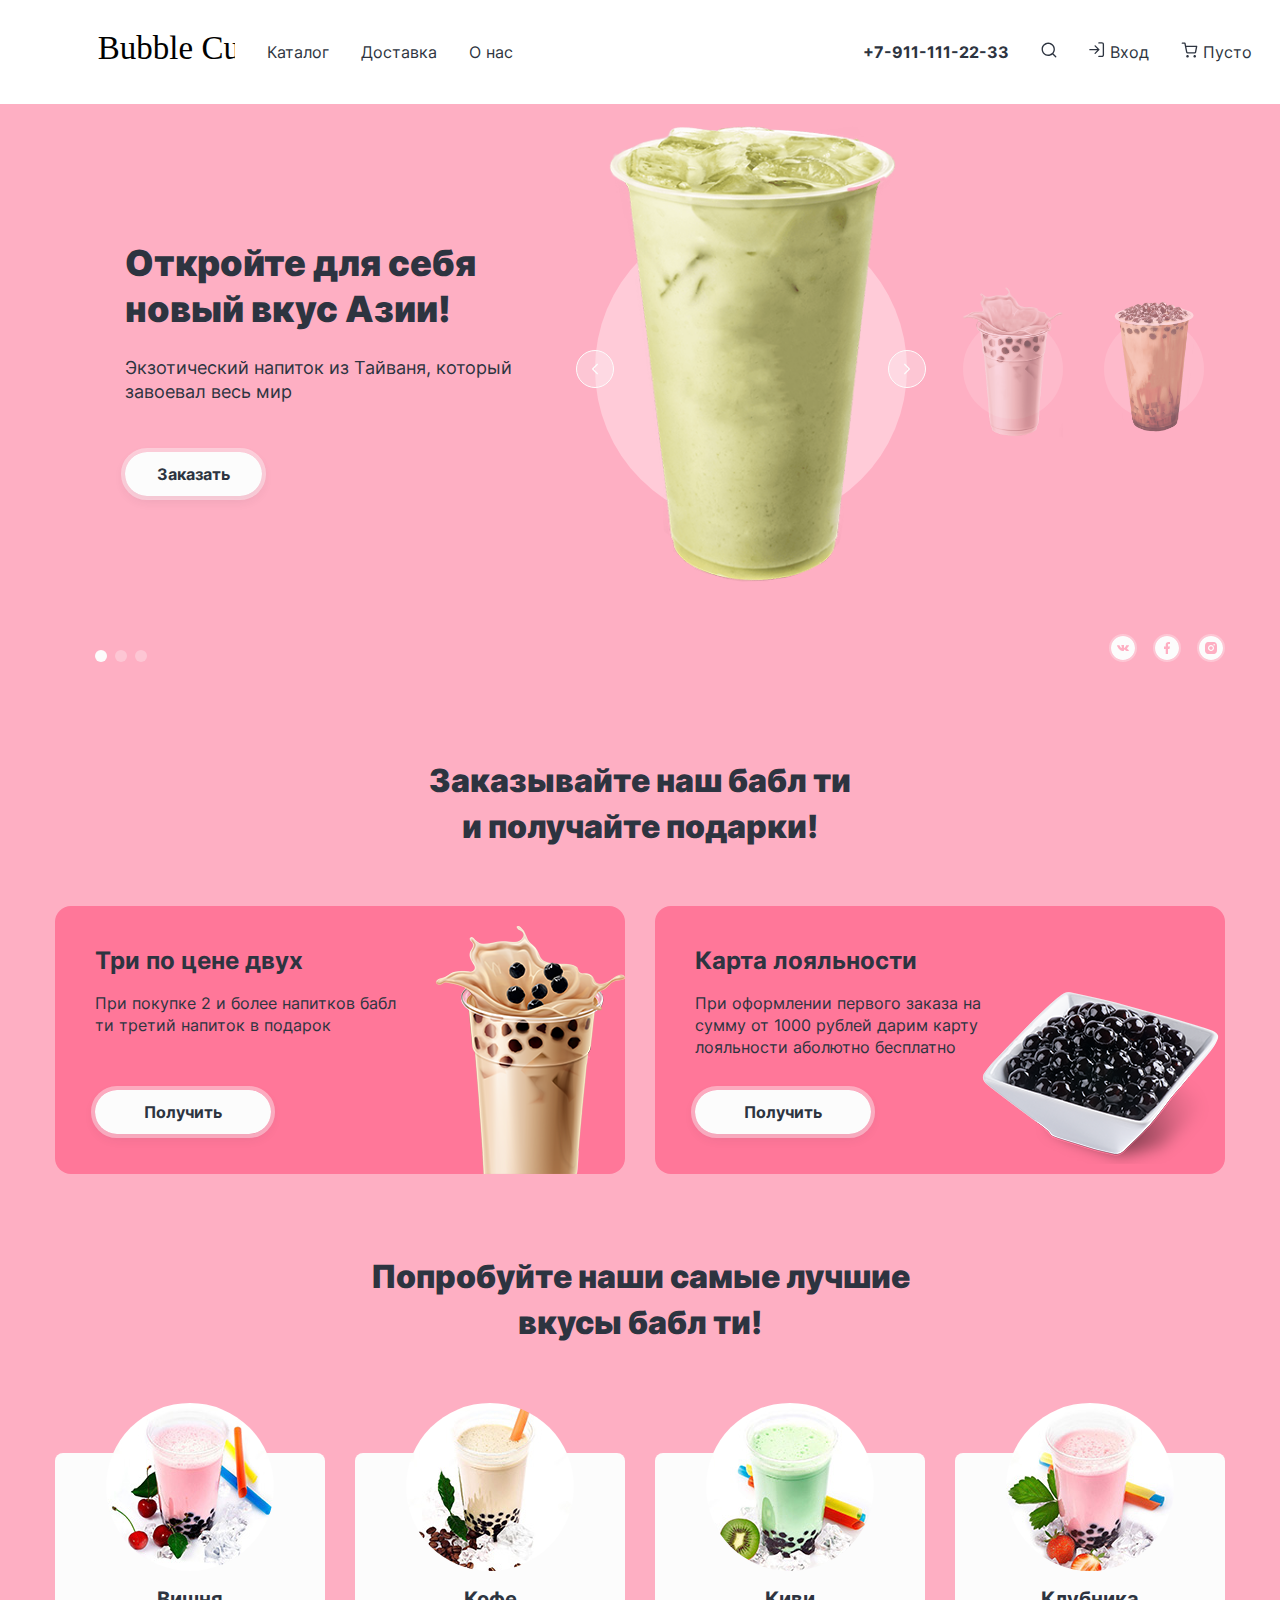
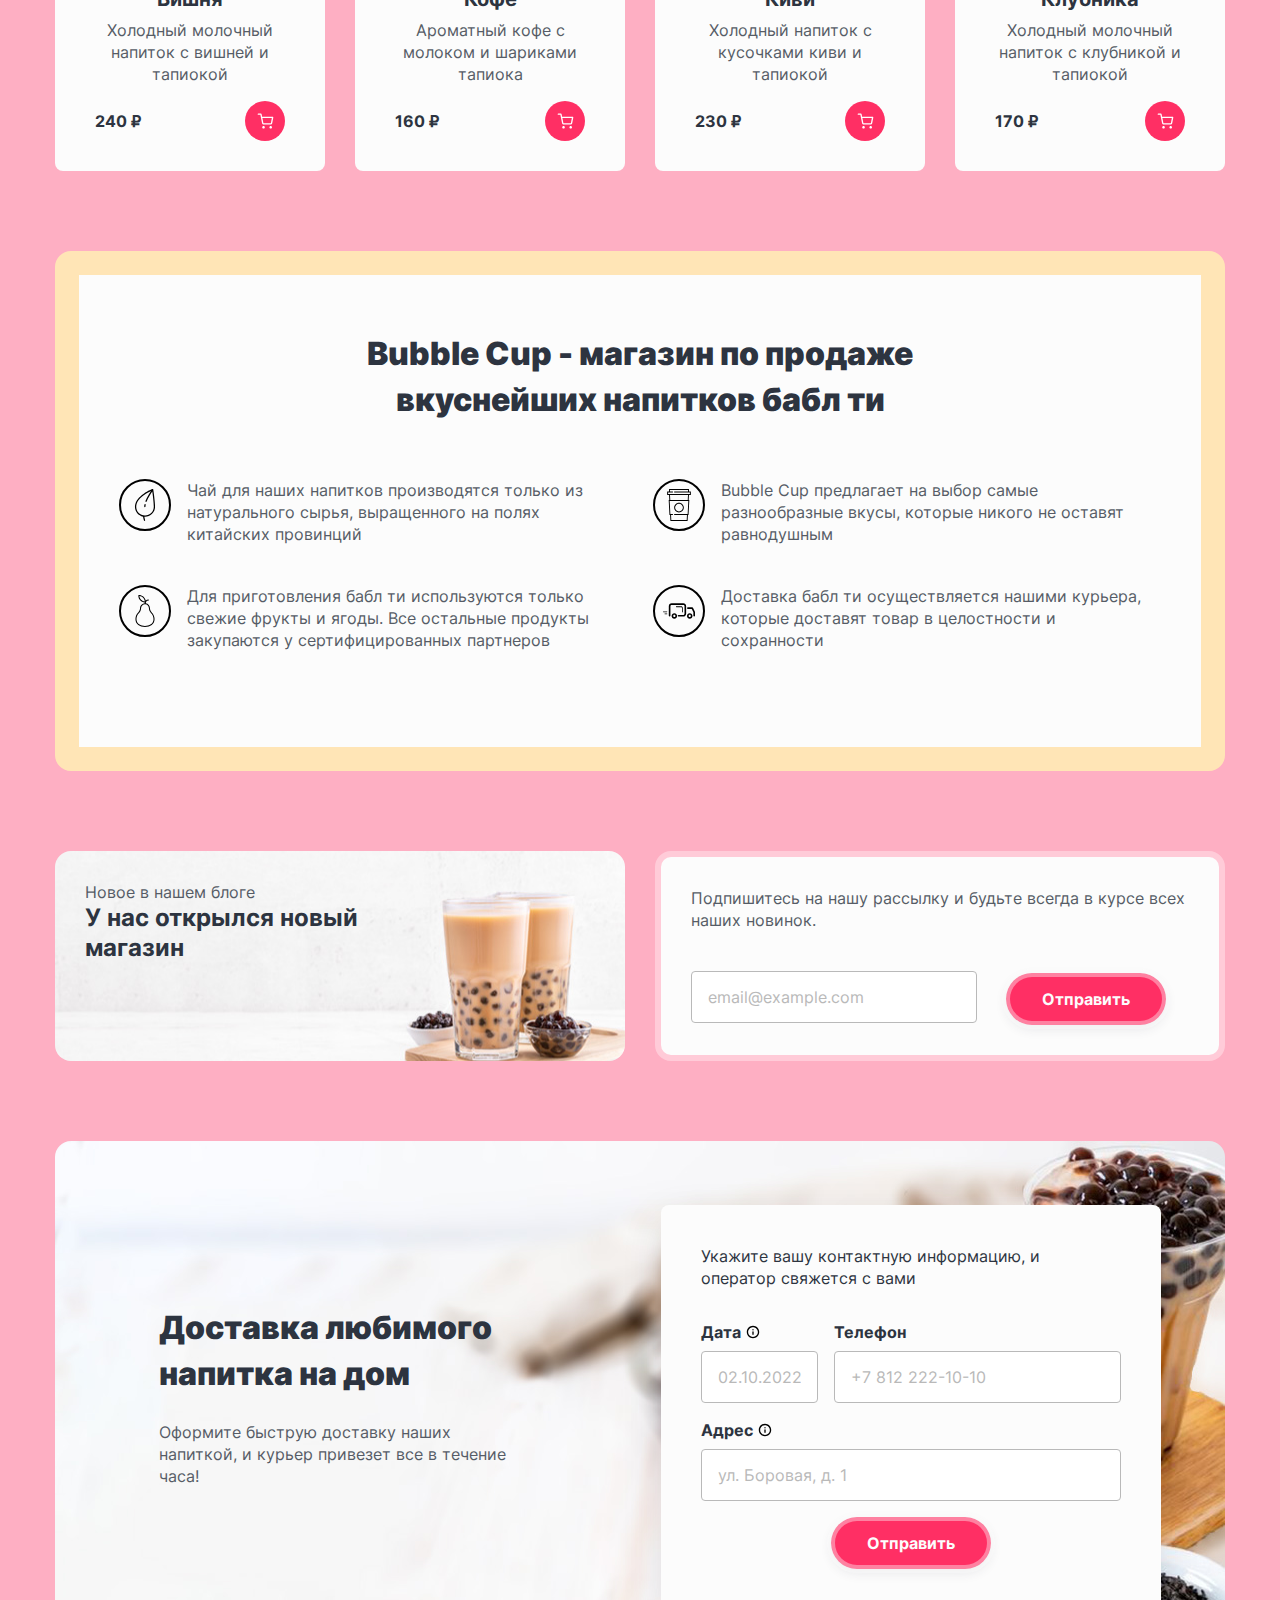
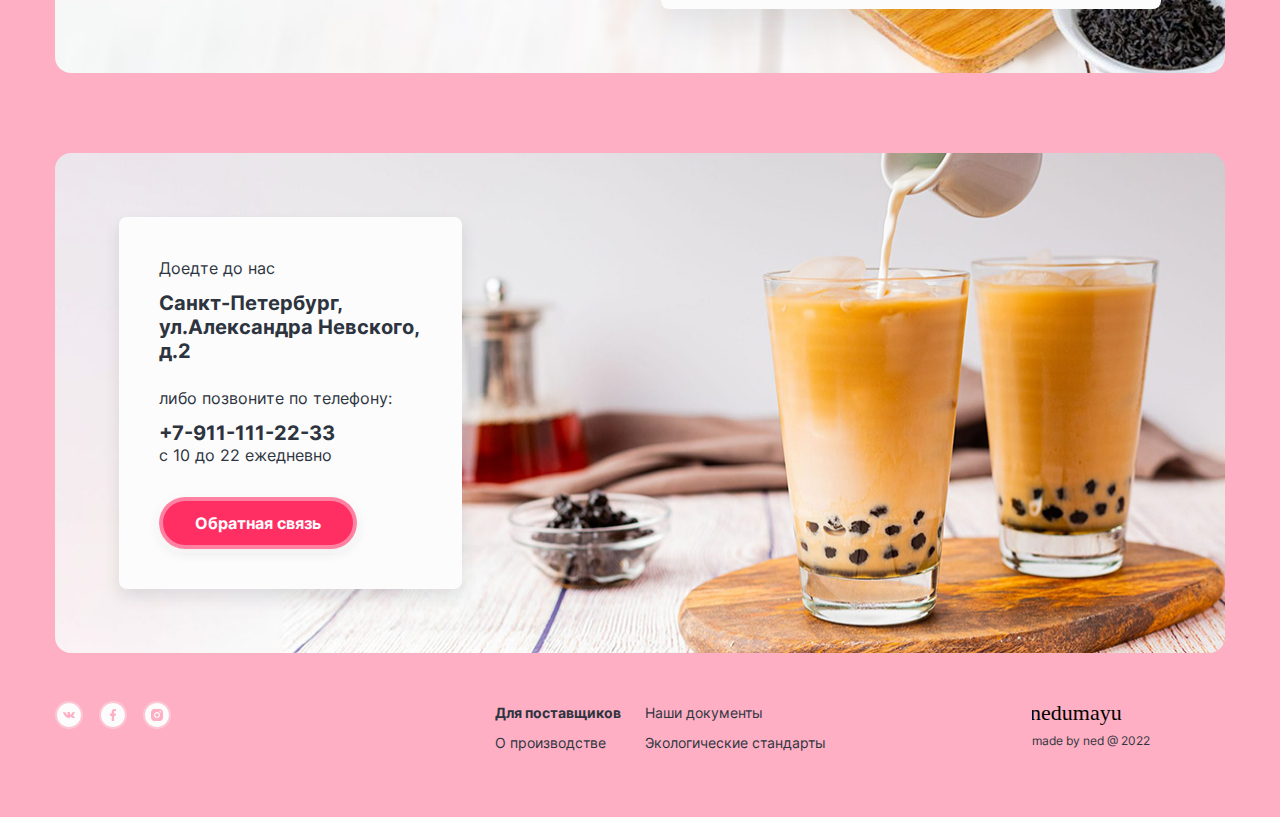
==== commit 8c4c957d: "add modal and popovers" ====
--- a/index.html
+++ b/index.html
@@ -37,7 +37,18 @@
                   d="M1.91286 7.24625C1.91286 4.30073 4.30068 1.91292 7.2462 1.91292C10.1917 1.91292 12.5795 4.30073 12.5795 7.24625C12.5795 8.68547 12.0095 9.99154 11.0828 10.951C11.0582 10.9695 11.0346 10.99 11.0123 11.0124C10.9899 11.0347 10.9694 11.0583 10.9509 11.0829C9.99146 12.0095 8.6854 12.5796 7.2462 12.5796C4.30068 12.5796 1.91286 10.1918 1.91286 7.24625ZM11.4653 12.4082C10.3161 13.3487 8.84703 13.9129 7.2462 13.9129C3.5643 13.9129 0.579529 10.9281 0.579529 7.24625C0.579529 3.56435 3.5643 0.579582 7.2462 0.579582C10.9281 0.579582 13.9129 3.56435 13.9129 7.24625C13.9129 8.84711 13.3486 10.3162 12.4081 11.4654L15.2176 14.2749C15.4779 14.5352 15.4779 14.9573 15.2176 15.2177C14.9572 15.478 14.5351 15.478 14.2748 15.2177L11.4653 12.4082Z"
                   fill="#2D3440"/>
           </svg>
-          <span class="visually-hidden">Поиск</span></a>
+          <span class="visually-hidden">Поиск</span>
+        </a>
+        <div class="popover popover-search popover-open">
+          <div class="popover-content">
+            <form class="auth-form" action="" method="post">
+              <p class="field-group">
+                <label class="visually-hidden" for="search">Поиск по сайту</label>
+                <input class="search-field field" type="text" id="search" name="search" placeholder="Поиск по сайту">
+              </p>
+            </form>
+          </div>
+        </div>
       </li>
 
       <li class="navigation-item">
@@ -48,7 +59,32 @@
                   d="M9.20837 0.874999C9.20837 0.506809 9.50685 0.208332 9.87504 0.208332H12.875C13.4497 0.208332 14.0008 0.436605 14.4071 0.842934C14.8134 1.24926 15.0417 1.80036 15.0417 2.375V12.875C15.0417 13.4496 14.8134 14.0007 14.4071 14.4071C14.0008 14.8134 13.4497 15.0417 12.875 15.0417H9.87504C9.50685 15.0417 9.20837 14.7432 9.20837 14.375C9.20837 14.0068 9.50685 13.7083 9.87504 13.7083H12.875C13.0961 13.7083 13.308 13.6205 13.4643 13.4643C13.6206 13.308 13.7084 13.096 13.7084 12.875V2.375C13.7084 2.15399 13.6206 1.94202 13.4643 1.78574C13.308 1.62946 13.0961 1.54167 12.875 1.54167H9.87504C9.50685 1.54167 9.20837 1.24319 9.20837 0.874999ZM5.65359 3.40359C5.91394 3.14324 6.33605 3.14324 6.5964 3.40359L10.3418 7.14903C10.4652 7.27002 10.5417 7.43857 10.5417 7.625C10.5417 7.81143 10.4652 7.97999 10.3418 8.10098L6.5964 11.8464C6.33605 12.1068 5.91394 12.1068 5.65359 11.8464C5.39324 11.5861 5.39324 11.1639 5.65359 10.9036L8.26552 8.29167H0.875041C0.506851 8.29167 0.208374 7.99319 0.208374 7.625C0.208374 7.25681 0.506851 6.95833 0.875041 6.95833H8.26552L5.65359 4.3464C5.39324 4.08605 5.39324 3.66394 5.65359 3.40359Z"
                   fill="#2D3440"/>
           </svg>
-          <span>Вход</span></a>
+          <span>Вход</span>
+        </a>
+        <div class="popover popover-auth popover-open">
+          <div class="popover-content">
+            <h2 class="popover-title">Личный кабинет</h2>
+            <form class="auth-form" action="" method="post">
+              <p class="field-group">
+                <label class="visually-hidden" for="popover-email">E-mail</label>
+                <input class="email-field field" type="email" id="popover-email" name="email"
+                       placeholder="email@gmail.com">
+              </p>
+              <p class="field-group">
+                <label class="visually-hidden" for="auth-password">Пароль</label>
+                <input class="auth-form-field field" type="password" id="auth-password" name="auth-password"
+                       placeholder="Пароль">
+              </p>
+              <div class="auth-buttons-group">
+                <button class="button button-pink auth-form-button" type="submit">Войти</button>
+                <div class="popover-links-group">
+                  <a class="auth-links auth-form-recovery" href="#">Забыли пароль?</a>
+                  <a class="auth-links auth-form-register" href="#">Регистрация</a>
+                </div>
+              </div>
+            </form>
+          </div>
+        </div>
       </li>
 
       <li class="navigation-item">
@@ -59,7 +95,13 @@
                   d="M1.31254 0.489586C0.944351 0.489586 0.645874 0.788063 0.645874 1.15625C0.645874 1.52444 0.944351 1.82292 1.31254 1.82292H3.37353L3.91319 4.5192C3.91612 4.538 3.91985 4.55654 3.92432 4.57479L5.01308 10.0146L5.0132 10.0151C5.10338 10.4685 5.35008 10.8757 5.71016 11.1656C6.06854 11.4541 6.51652 11.608 6.97639 11.6009H13.3011C13.761 11.608 14.209 11.4541 14.5673 11.1656C14.9276 10.8756 15.1743 10.4681 15.2644 10.0146L15.2644 10.0146L15.2654 10.0096L16.3084 4.54045C16.3456 4.34528 16.2938 4.14368 16.1672 3.9906C16.0405 3.83751 15.8522 3.7489 15.6535 3.7489H5.11879L4.57369 1.02541C4.51133 0.713843 4.23774 0.489586 3.91999 0.489586H1.31254ZM6.32068 9.75385L5.38566 5.08223H14.8477L13.9562 9.75686C13.9268 9.90268 13.8472 10.0336 13.7313 10.1269C13.6148 10.2207 13.4691 10.2705 13.3196 10.2676L13.3196 10.2675H13.3068H6.9707V10.2674L6.95793 10.2676C6.80844 10.2705 6.66271 10.2207 6.54624 10.1269C6.42978 10.0332 6.35 9.90146 6.32087 9.75481L6.32068 9.75385ZM5.21043 14.1936C5.21043 13.4657 5.80055 12.8755 6.5285 12.8755C7.25644 12.8755 7.84656 13.4657 7.84656 14.1936C7.84656 14.9216 7.25644 15.5117 6.5285 15.5117C5.80055 15.5117 5.21043 14.9216 5.21043 14.1936ZM12.3804 14.1936C12.3804 13.4657 12.9705 12.8755 13.6985 12.8755C14.4264 12.8755 15.0166 13.4657 15.0166 14.1936C15.0166 14.9216 14.4264 15.5117 13.6985 15.5117C12.9705 15.5117 12.3804 14.9216 12.3804 14.1936Z"
                   fill="#2D3440"/>
           </svg>
-          <span>Пусто</span></a>
+          <span>Пусто</span>
+        </a>
+        <div class="popover popover-cart popover-open">
+          <div class="popover-content">
+            <h2 class="popover-title cart-title">Ваша корзина пока пуста</h2>
+          </div>
+        </div>
       </li>
 
     </ul>
@@ -104,8 +146,6 @@
               </button>
             </div>
           </div>
-
-          <!--          <div class="slides-next">-->
           <div class="slide-next-first">
             <img class="slider-next-image slider-next-image-first" src="assets/slider-strawberry-tea.png"
                  alt="Бабл ти с клубникой">
@@ -113,8 +153,6 @@
           <div class="slide-next-second">
             <img class="slider-next-image" src="assets/slider-coffee-tea.png" alt="Бабл ти с кофе">
           </div>
-          <!--          </div>-->
-
         </div>
       </div>
 
@@ -281,7 +319,7 @@
 
     <section class="advantages">
       <h2 class="visually-hidden">Преимущества</h2>
-      <p class="advantages-title">Bubble Cup - магазин по продаже вкуснейших напитков бабл ти</p>
+      <p class="advantages-title">Bubble Cup - магазин по продаже <br> вкуснейших напитков бабл ти</p>
       <div class="advantages-list">
         <ul class="advantages-list-column">
           <li class="advantages-item advantages-leaf">
@@ -339,9 +377,22 @@
 
         <form class="appointment-form" action="" method="post">
           <p class="field-group appointment-form-date">
+            <span class="form-label form-label-icon">
             <label class="form-label" for="appointment-date">Дата
-              <button class="info"><span class="visually-hidden">Посмотреть информацию</span></button>
+              <span class="tooltip">
+                  <button class="tooltip-toggle" type="button" aria-labelledby="tooltip-label">
+                    <svg width="14" height="14" viewBox="0 0 14 14" fill="none" xmlns="http://www.w3.org/2000/svg">
+                      <path fill-rule="evenodd" clip-rule="evenodd"
+                            d="M7.00032 2.12508C4.3078 2.12508 2.12508 4.3078 2.12508 7.00032C2.12508 9.69284 4.3078 11.8756 7.00032 11.8756C9.69284 11.8756 11.8756 9.69284 11.8756 7.00032C11.8756 4.3078 9.69284 2.12508 7.00032 2.12508ZM0.791748 7.00032C0.791748 3.57142 3.57142 0.791748 7.00032 0.791748C10.4292 0.791748 13.2089 3.57142 13.2089 7.00032C13.2089 10.4292 10.4292 13.2089 7.00032 13.2089C3.57142 13.2089 0.791748 10.4292 0.791748 7.00032ZM7.00013 6.3334C7.36832 6.3334 7.6668 6.63188 7.6668 7.00007V9.21683C7.6668 9.58502 7.36832 9.8835 7.00013 9.8835C6.63194 9.8835 6.33347 9.58502 6.33347 9.21683V7.00007C6.33347 6.63188 6.63194 6.3334 7.00013 6.3334ZM7.00013 4.11665C6.63194 4.11665 6.33347 4.41513 6.33347 4.78332C6.33347 5.1515 6.63194 5.44998 7.00013 5.44998H7.00597C7.37416 5.44998 7.67263 5.1515 7.67263 4.78332C7.67263 4.41513 7.37416 4.11665 7.00597 4.11665H7.00013Z"
+                            fill="currentColor"/>
+                    </svg>
+
+                  </button>
+                  <span class="tooltip-text" role="tooltip" id="tooltip-date-label">Укажите желаемую дату</span>
+                </span>
+
             </label>
+            </span>
             <input class="field" id="appointment-date" type="text" name="appointment-date"
                    placeholder="02.10.2022">
           </p>
@@ -351,9 +402,21 @@
                    placeholder="+7 812 222-10-10">
           </p>
           <p class="field-group appointment-form-address">
+            <span class="form-label form-label-icon">
             <label class="form-label" for="appointment-address">Адрес
-              <button class="info"><span class="visually-hidden">Посмотреть информацию</span></button>
+              <span class="tooltip">
+                  <button class="tooltip-toggle" type="button" aria-labelledby="tooltip-label">
+                    <svg width="14" height="14" viewBox="0 0 14 14" fill="none" xmlns="http://www.w3.org/2000/svg">
+                      <path fill-rule="evenodd" clip-rule="evenodd"
+                            d="M7.00032 2.12508C4.3078 2.12508 2.12508 4.3078 2.12508 7.00032C2.12508 9.69284 4.3078 11.8756 7.00032 11.8756C9.69284 11.8756 11.8756 9.69284 11.8756 7.00032C11.8756 4.3078 9.69284 2.12508 7.00032 2.12508ZM0.791748 7.00032C0.791748 3.57142 3.57142 0.791748 7.00032 0.791748C10.4292 0.791748 13.2089 3.57142 13.2089 7.00032C13.2089 10.4292 10.4292 13.2089 7.00032 13.2089C3.57142 13.2089 0.791748 10.4292 0.791748 7.00032ZM7.00013 6.3334C7.36832 6.3334 7.6668 6.63188 7.6668 7.00007V9.21683C7.6668 9.58502 7.36832 9.8835 7.00013 9.8835C6.63194 9.8835 6.33347 9.58502 6.33347 9.21683V7.00007C6.33347 6.63188 6.63194 6.3334 7.00013 6.3334ZM7.00013 4.11665C6.63194 4.11665 6.33347 4.41513 6.33347 4.78332C6.33347 5.1515 6.63194 5.44998 7.00013 5.44998H7.00597C7.37416 5.44998 7.67263 5.1515 7.67263 4.78332C7.67263 4.41513 7.37416 4.11665 7.00597 4.11665H7.00013Z"
+                            fill="currentColor"/>
+                    </svg>
+                  </button>
+                  <span class="tooltip-text" role="tooltip" id="tooltip-address-label">Введите название дома, улицы и квартиры</span>
+                </span>
+
             </label>
+            </span>
             <input class="field" id="appointment-address" type="text" name="appointment-address"
                    placeholder="ул. Боровая, д. 1">
           </p>
@@ -446,5 +509,36 @@
     </div>
   </div>
 </footer>
+
+<div class="modal-container modal-container-close">
+  <div class="modal modal-feedback">
+    <button class="modal-close-button">
+      <span class="visually-hidden">Закрыть</span>
+    </button>
+    <section class="modal-content">
+      <h2 class="modal-title">Мы обязательно ответим вам!</h2>
+      <form class="feedback-form" action="" method="post">
+        <p class="field-group">
+          <label class="visually-hidden" for="username">Имя и фамилия</label>
+          <input class="username-field field" type="text" id="username" name="username" placeholder="Имя и фамилия">
+        </p>
+
+        <p class="field-group">
+          <label class="visually-hidden" for="email">E-mail</label>
+          <input class="email-field field" type="email" id="email" name="email" placeholder="email@gmail.com">
+        </p>
+
+        <p class="field-group">
+          <label class="visually-hidden" for="comment">E-mail</label>
+          <textarea class="comment-field field" type="email" id="comment" name="comment"
+                    placeholder="В свободной форме"></textarea>
+        </p>
+        <button class="button button-pink feedback-button" type="submit">Отправить</button>
+      </form>
+
+    </section>
+  </div>
+</div>
+
 </body>
 </html>
--- a/styles/style.css
+++ b/styles/style.css
@@ -61,11 +61,11 @@
   line-height: 20px;
   text-align: center;
   vertical-align: middle;
-
+  border: none;
   padding: 12px 32px;
   color: #2D3440;
-  background-color: #FCFCFC;
-  border: 4px solid rgba(255, 47, 100, 0.3);
+  outline: 4px solid rgba(252, 252, 252, 0.4);
+  background-color: #FCFCFC;
   box-shadow: 0 4px 12px rgba(45, 52, 64, 0.1);
   border-radius: 26px;
   text-decoration: none;
@@ -74,11 +74,11 @@
 
 .button:hover {
   background: rgba(252, 252, 252, 0.4);
-  border: 4px solid #FCFCFC;
+  outline: 4px solid #FCFCFC;
 }
 
 .button:focus {
-  border: 2px solid #2D3440;
+  outline: 2px solid #2D3440;
   padding: 14px 34px;
 }
 
@@ -149,6 +149,10 @@
   color: #FCFCFC;
 }
 
+.navigation-link:hover, .navigation-link:focus {
+  color: #FF2F64;
+}
+
 .navigation-user .navigation-link {
   min-height: 15px;
   min-width: 15px;
@@ -173,10 +177,180 @@
   margin-right: 16px;
 }
 
+/*popover*/
+
+.navigation-link:hover ~ .popover {
+  display: block;
+}
+
+.navigation-item {
+  position: relative;
+}
+
+.popover {
+  display: none;
+  position: absolute;
+  top: 40px;
+  right: 0;
+  z-index: 1;
+  width: 324px;
+  padding: 48px;
+  background: #FCFCFC;
+  border-radius: 4px;
+  min-height: 48px;
+  box-shadow: 0 15px 40px rgba(45, 52, 64, 0.12); ;
+}
+
+/*.popover-open {*/
+/*  display: none;*/
+/*}*/
+
+.popover-content {
+  height: 100%;
+}
+
+.popover-title {
+  margin: 0 0 32px 0;
+  font-style: normal;
+  font-weight: 700;
+  font-size: 24px;
+  line-height: 30px;
+  color: #2D3440;
+}
+
+.auth-form .field {
+  margin: 0 0 16px 0;
+}
+
+.auth-form-button {
+  height: 44px;
+  display: flex;
+  justify-content: center;
+  align-items: center;
+}
+
+.auth-buttons-group {
+  margin-top: 16px;
+  display: grid;
+  grid-template-columns: 113px 130px;
+  gap: 23px;
+}
+
+.popover-links-group {
+  display: flex;
+  flex-direction: column;
+}
+
+.auth-links {
+  font-size: 14px;
+  line-height: 20px;
+  color: #2D3440;
+}
+
+.popover-cart {
+  width: 192px;
+  vertical-align: middle;
+  text-align: center;
+}
+
+.cart-title {
+  margin: 0;
+}
+
+.popover-search {
+  padding: 24px 16px;
+}
+
+.popover-search .field {
+  margin: 0;
+}
+
+/*cart-list*/
+
+.popover-catalog-cart {
+  width: 345px;
+}
+
+.cart-image {
+  width: 46px;
+  border-radius: 50%;
+}
+
+.cart-items-list {
+  display: flex;
+  flex-direction: column;
+  margin: 0;
+  padding: 0;
+  list-style-type: none;
+}
+
+.cart-item {
+  display: grid;
+  grid-template-columns: 46px 140px 80px 10px;
+  gap: 24px;
+  align-items: center;
+  margin-bottom: 24px;
+}
+
+.cart-item:last-child {
+  padding-bottom: 32px;
+  border-bottom: 1px solid #E7E7E7;
+}
+
+.cart-item-group {
+  display: flex;
+  flex-direction: column;
+}
+
+.cart-item-description {
+  font-weight: 400;
+  font-size: 14px;
+  line-height: 20px;
+  color: #B9B9B9;
+  margin: 0;
+}
+
+.cart-item-title {
+  font-weight: 700;
+  font-size: 18px;
+  line-height: 22px;
+  color: #2D3440;
+  margin: 0;
+}
+
+.cart-item-price {
+  margin: 0;
+  font-weight: 700;
+  font-size: 18px;
+  line-height: 22px;
+  color: #2D3440;
+
+}
+
+.cart-item-button {
+  border: none;
+  background: transparent;
+}
+
+.order-wrapper {
+  display: flex;
+  justify-content: space-between;
+  align-items: center;
+}
+
+.order-description {
+  font-weight: 700;
+  font-size: 18px;
+  line-height: 22px;
+  color: #2D3440;
+}
+
 /*main-container*/
 
-.main-index {
+.main-index, .main-footer, .catalog-header, .main-inner {
   background-color: #FEAFC3;
+  /*background-color: #FCC850;*/
+  /*background-color: #69A9FF;*/
   color: #2D3440;
 }
 
@@ -559,7 +733,7 @@
   margin-bottom: 80px;
   padding: 56px 40px;
   border-radius: 16px;
-  border: 24px solid #ffd0b6;
+  border: 24px solid #ffe5b6;
 }
 
 .advantages-list {
@@ -655,7 +829,7 @@
   width: 498px;
   padding: 30px;
   border-radius: 16px;
-  border: 6px solid #63acfd;
+  border: 6px solid #FFCBD8;
 }
 
 .subscription-description {
@@ -740,6 +914,12 @@
   margin-bottom: 8px;
 }
 
+.form-label-icon {
+  position: relative;
+  padding-right: 16px;
+}
+
+
 .field {
   margin: 0;
   padding: 14px 16px;
@@ -773,6 +953,61 @@
 .field::placeholder {
   color: #B9B9B9;
 }
+
+/*tooltip*/
+
+.tooltip {
+  margin-top: 4px;
+  margin-left: 5px;
+  position: absolute;
+  width: 16px;
+  height: 16px;
+}
+
+.tooltip-toggle {
+  border: none;
+  background-color: transparent;
+  padding: 0;
+  margin: 0;
+  display: block;
+}
+
+.tooltip-icon {
+  width: 100%;
+  height: 100%;
+  color: #242424;
+  display: block;
+}
+
+.tooltip-toggle:hover .tooltip-icon {
+  color: #AF7842;
+}
+
+.tooltip-text {
+  background-color: #FCFCFC;
+  box-shadow: 0 2px 12px rgba(173, 152, 143, 0.18);
+  border: 1px solid #B9B9B9;
+  border-radius: 1px;
+  position: absolute;
+  bottom: 100%;
+  color: #2D3440;
+  font-weight: 400;
+  font-size: 12px;
+  line-height: 16px;
+  text-transform: none;
+  padding: 10px 15px;
+  left: 50%;
+  transform: translateY(50%) translateX(10px);
+  width: 160px;
+  z-index: 1;
+  display: none;
+}
+
+.tooltip-toggle:hover + .tooltip-text,
+.tooltip-toggle:focus + .tooltip-text {
+  display: block;
+}
+
 
 /*contacts*/
 
@@ -822,8 +1057,6 @@
 /*footer*/
 
 .main-footer {
-  background-color: #FEAFC3;
-  color: #2D3440;
   padding: 48px 0 56px 0;
 }
 
@@ -864,6 +1097,10 @@
   line-height: 20px;
 }
 
+.useful-links-link:hover, .useful-links-link:focus {
+  color: #FF2F64;
+}
+
 .about {
   width: 193px;
   margin-left: auto;
@@ -877,13 +1114,7 @@
 
 /*catalog*/
 
-.catalog-header {
-  background-color: #FEAFC3;
-}
-
 .main-inner {
-  background-color: #FEAFC3;
-  color: #2D3440;
   font-size: 14px;
   line-height: 20px;
 }
@@ -933,6 +1164,14 @@
   font-weight: 700;
 }
 
+/*filter*/
+
+.catalog-filter-group {
+  margin: 0;
+  padding: 0;
+  border: 0;
+}
+
 .catalog-filter {
   width: 807px;
   margin-bottom: 48px;
@@ -940,32 +1179,277 @@
 
 .filter-wrapper {
   display: flex;
-  justify-content: space-between;
-}
-
-.sort-group {
-  width: 196px;
-}
-
+}
+
+.filter-wrapper:first-child {
+  margin-bottom: 16px;
+}
+
+.catalog-filter-group {
+  margin-right: 24px;
+}
+
+.catalog-filter-title {
+  margin-bottom: 8px;
+  margin-left: 16px;
+}
+
+.filter-button {
+  display: flex;
+  flex-direction: column;
+  align-items: center;
+  justify-content: center;
+  margin-top: auto;
+  padding: 8px 32px;
+  width: 187px;
+  height: 36px;
+  border: none;
+  background: rgba(252, 252, 252, 0.3);
+  outline: 2px solid #FCFCFC;
+  border-radius: 20px;
+  font: inherit;
+  font-weight: 700;
+  font-size: 14px;
+  line-height: 20px;
+  color: #2D3440;
+  cursor: pointer;
+}
+
+.filter-button:hover {
+  background: #FCFCFC;
+  outline: 2px solid rgba(252, 252, 252, 0.3);
+}
+
+.filter-button:focus {
+  background: rgba(252, 252, 252, 0.3);
+  outline: 2px solid #2D3440;
+}
+
+.filter-button:disabled {
+  background: rgba(252, 252, 252, 0.3);
+  opacity: 0.4;
+  border: 2px solid #FCFCFC;
+}
+
+
+/*range*/
 .price-group {
   width: 196px;
 }
 
-.sugar-group {
-  width: 367px;
-}
-
-.filler-group {
-  width: 596px;
-}
-
-.sugar-list {
-  display: flex;
-}
-
-.filler-list {
-  display: flex;
-}
+.range-container {
+  display: flex;
+  align-items: center;
+  justify-content: center;
+  width: 196px;
+  height: 36px;
+  background: rgba(252, 252, 252, 0.3);
+  border-radius: 20px;
+}
+
+.range-wrapper-inputs {
+  display: flex;
+}
+
+.range-input {
+  width: 30px;
+  padding: 0 2px;
+  font: inherit;
+  color: #2D3440;
+  text-align: center;
+  background-color: transparent;
+  border: none;
+}
+
+.range-input::-webkit-outer-spin-button,
+.range-input::-webkit-inner-spin-button {
+  appearance: none;
+  margin: 0;
+}
+
+.range-scale {
+  position: relative;
+  width: 164px;
+  height: 2px;
+  background-color: rgba(86, 92, 102, 0.3);
+  border-radius: 10px;
+}
+
+.range-bar {
+  position: absolute;
+  height: 2px;
+  background-color: #565C66;
+}
+
+.range-toggle {
+  position: absolute;
+  width: 16px;
+  height: 16px;
+  background: #2D3440;
+  border: none;
+  border-radius: 50%;
+  cursor: pointer;
+}
+
+.range-toggle:before {
+  content: "";
+  position: absolute;
+  top: 50%;
+  left: 50%;
+  transform: translateX(-2px) translateY(-2px);
+  height: 4px;
+  width: 4px;
+  background-color: #FCFCFC;
+  border-radius: 50%;
+}
+
+.range-toggle:hover {
+  background-color: #FCFCFC;
+}
+
+.range-toggle:hover:before {
+  background: #2D3440;
+}
+
+.range-toggle:focus {
+  border: 2px solid #2D3440;
+}
+
+.range-toggle:active:before {
+  background: #2D3440;
+}
+
+.toggle-min {
+  top: -6px;
+  left: -8px;
+}
+
+.toggle-max {
+  top: -6px;
+  right: -8px;
+}
+
+/*sugar and filler lists*/
+
+.sugar-list, .filler-list {
+  display: flex;
+  align-items: center;
+  list-style: none;
+  margin: 0;
+  padding: 0 16px 0 0;
+  height: 36px;
+  background: rgba(252, 252, 252, 0.3);
+  border-radius: 20px;
+}
+
+.control {
+  position: relative;
+  display: block;
+  padding-left: 40px;
+}
+
+.control-mark {
+  position: absolute;
+  left: 16px;
+  top: 0;
+  width: 16px;
+  height: 16px;
+  border-radius: 50%;
+  border: 1px solid #2D3440;
+}
+
+.filler-list .control-mark {
+  border-radius: 3px;
+}
+
+.control:hover .control-mark {
+  border: 1px solid #FCFCFC;
+}
+
+.control:disabled .control-mark{
+  border: 1px solid #565C66;
+}
+
+.control-input[type="checkbox"]:checked + .control-mark::before,
+.control-input[type="checkbox"]:checked + .control-mark::after {
+  content: "";
+  position: absolute;
+  width: 12px;
+  height: 1px;
+  top: 6px;
+  right: -1px;
+  border-radius: 2px;
+  background-color: #000000;
+}
+
+.control-input[type="checkbox"]:checked + .control-mark::before {
+  transform: rotate(-45deg);
+}
+
+.control-input[type="checkbox"]:checked + .control-mark::after {
+  top: 8px;
+  right: 8px;
+  transform: rotate(45deg);
+  width: 6px;
+}
+
+.control-input[type="radio"]:checked + .control-mark::before {
+  content: "";
+  position: absolute;
+  top: 4px;
+  left: 4px;
+  width: 8px;
+  height: 8px;
+  background-color: #2D3440;
+  border-radius: 50%;
+}
+
+.control:hover .control-input[type="checkbox"]:checked + .control-mark::before,
+.control:hover .control-input[type="checkbox"]:checked + .control-mark::after,
+.control:hover .control-input[type="radio"]:checked + .control-mark::before{
+  background-color: #FCFCFC;
+}
+
+.control:disabled .control-input[type="checkbox"]:checked + .control-mark::before,
+.control:disabled .control-input[type="checkbox"]:checked + .control-mark::after,
+.control:disabled .control-input[type="radio"]:checked + .control-mark::before {
+  background-color: #565C66;
+}
+
+/*sort*/
+.select {
+  display: flex;
+  align-items: center;
+  width: 196px;
+  height: 36px;
+}
+
+
+.select-control {
+  width: 100%;
+  padding: 8px 16px;
+  font: inherit;
+  background-color: rgba(252, 252, 252, 0.3);
+  border-radius: 20px;
+  border: none;
+  color: #2D3440;
+  background-image: url("../assets/icons/arrow-bottom.svg");
+  background-repeat: no-repeat;
+  background-position: right 16px center;
+  appearance: none;
+}
+
+.select-control:hover {
+  background-color: rgba(252, 252, 252, 0.5);
+}
+
+.select-control:focus {
+  background-color: rgba(252, 252, 252, 0.5);
+  border: 1px solid #FCFCFC;
+  outline: none;
+}
+
+/*pagination*/
 
 .pagination-wrapper {
   display: flex;
@@ -1012,20 +1496,6 @@
   outline: 1px solid #2D3440;
 }
 
-/*.pagination-prev {*/
-/*  background-image: url("../assets/icons/arrow-left.svg");*/
-/*  background-position: center;*/
-/*  background-size: 10px 10px;*/
-/*  background-repeat: no-repeat;*/
-/*}*/
-
-/*.pagination-next {*/
-/*  background-image: url("../assets/icons/arrow-right.svg");*/
-/*  background-position: center;*/
-/*  background-size: 10px 10px;*/
-/*  background-repeat: no-repeat*/
-/*}*/
-
 .pagination-current {
   background-color: #FCFCFC;
 }
@@ -1033,3 +1503,67 @@
 .pagination-prev, .pagination-next {
   margin: 0 10px;
 }
+
+/*modal*/
+
+.modal-container {
+  position: fixed;
+  top: 0;
+  left: 0;
+  display: flex;
+  width: 100%;
+  height: 100%;
+  background-color: rgba(0, 0, 0, 0.3);
+}
+
+.modal-container-close {
+  display: none;
+}
+
+.modal {
+  position: relative;
+  margin: auto;
+  padding: 64px;
+  background-color: #FCFCFC;
+  box-shadow: 0 15px 40px rgba(45, 52, 64, 0.12);
+  border-radius: 8px;
+}
+
+.modal-feedback {
+  width: 442px;
+}
+
+.modal-close-button {
+  position: absolute;
+  padding: 0;
+  top: 16px;
+  right: 16px;
+  width: 20px;
+  height: 20px;
+  background-color: transparent;
+  border: none;
+  background-image: url("../assets/icons/close-button.svg");
+  background-position: center;
+  background-repeat: no-repeat;
+  cursor: pointer;
+}
+
+.modal-title {
+  font-size: 24px;
+  line-height: 30px;
+  color: #2D3440;
+  margin: 0 0 32px 0;
+}
+
+.comment-field {
+  height: 112px;
+}
+
+.feedback-form .field-group {
+  margin: 0 0 16px 0 ;
+}
+
+.feedback-button {
+  margin-top: 16px;
+  margin-left: 284px;
+}
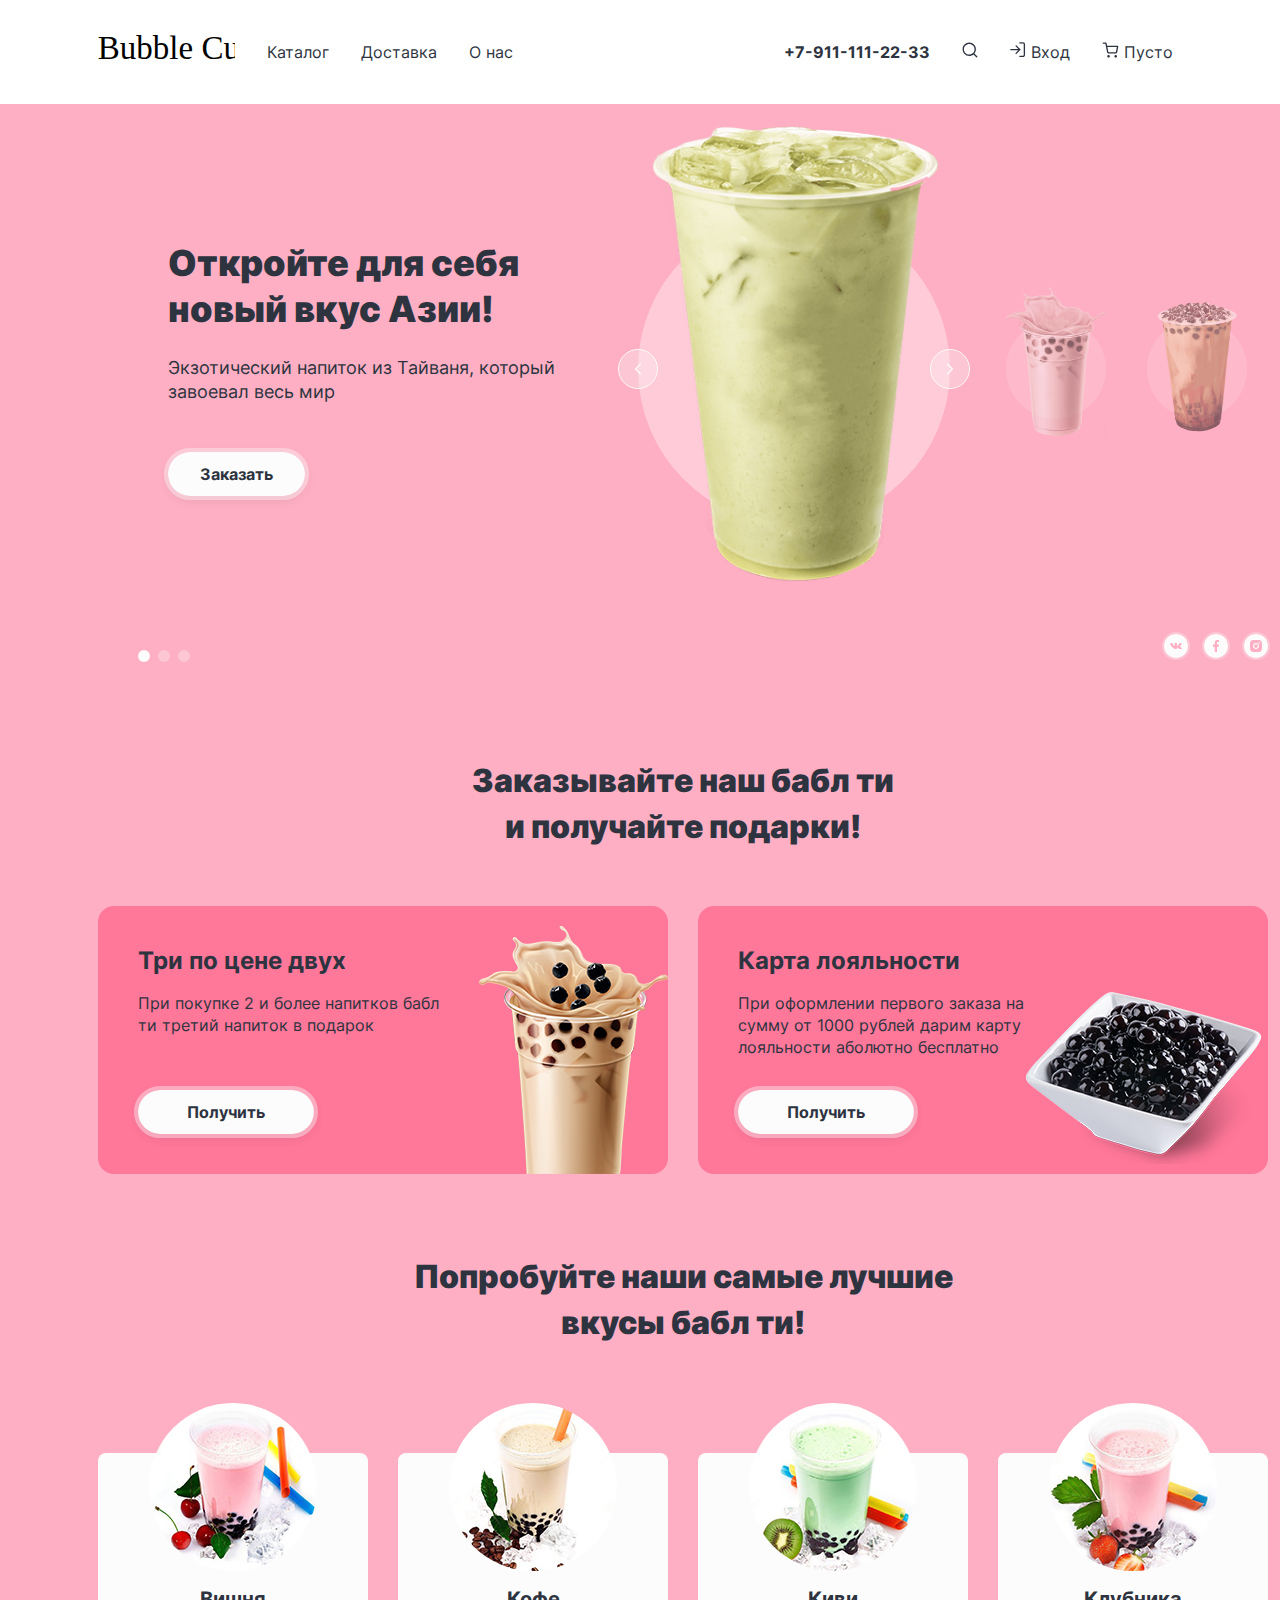
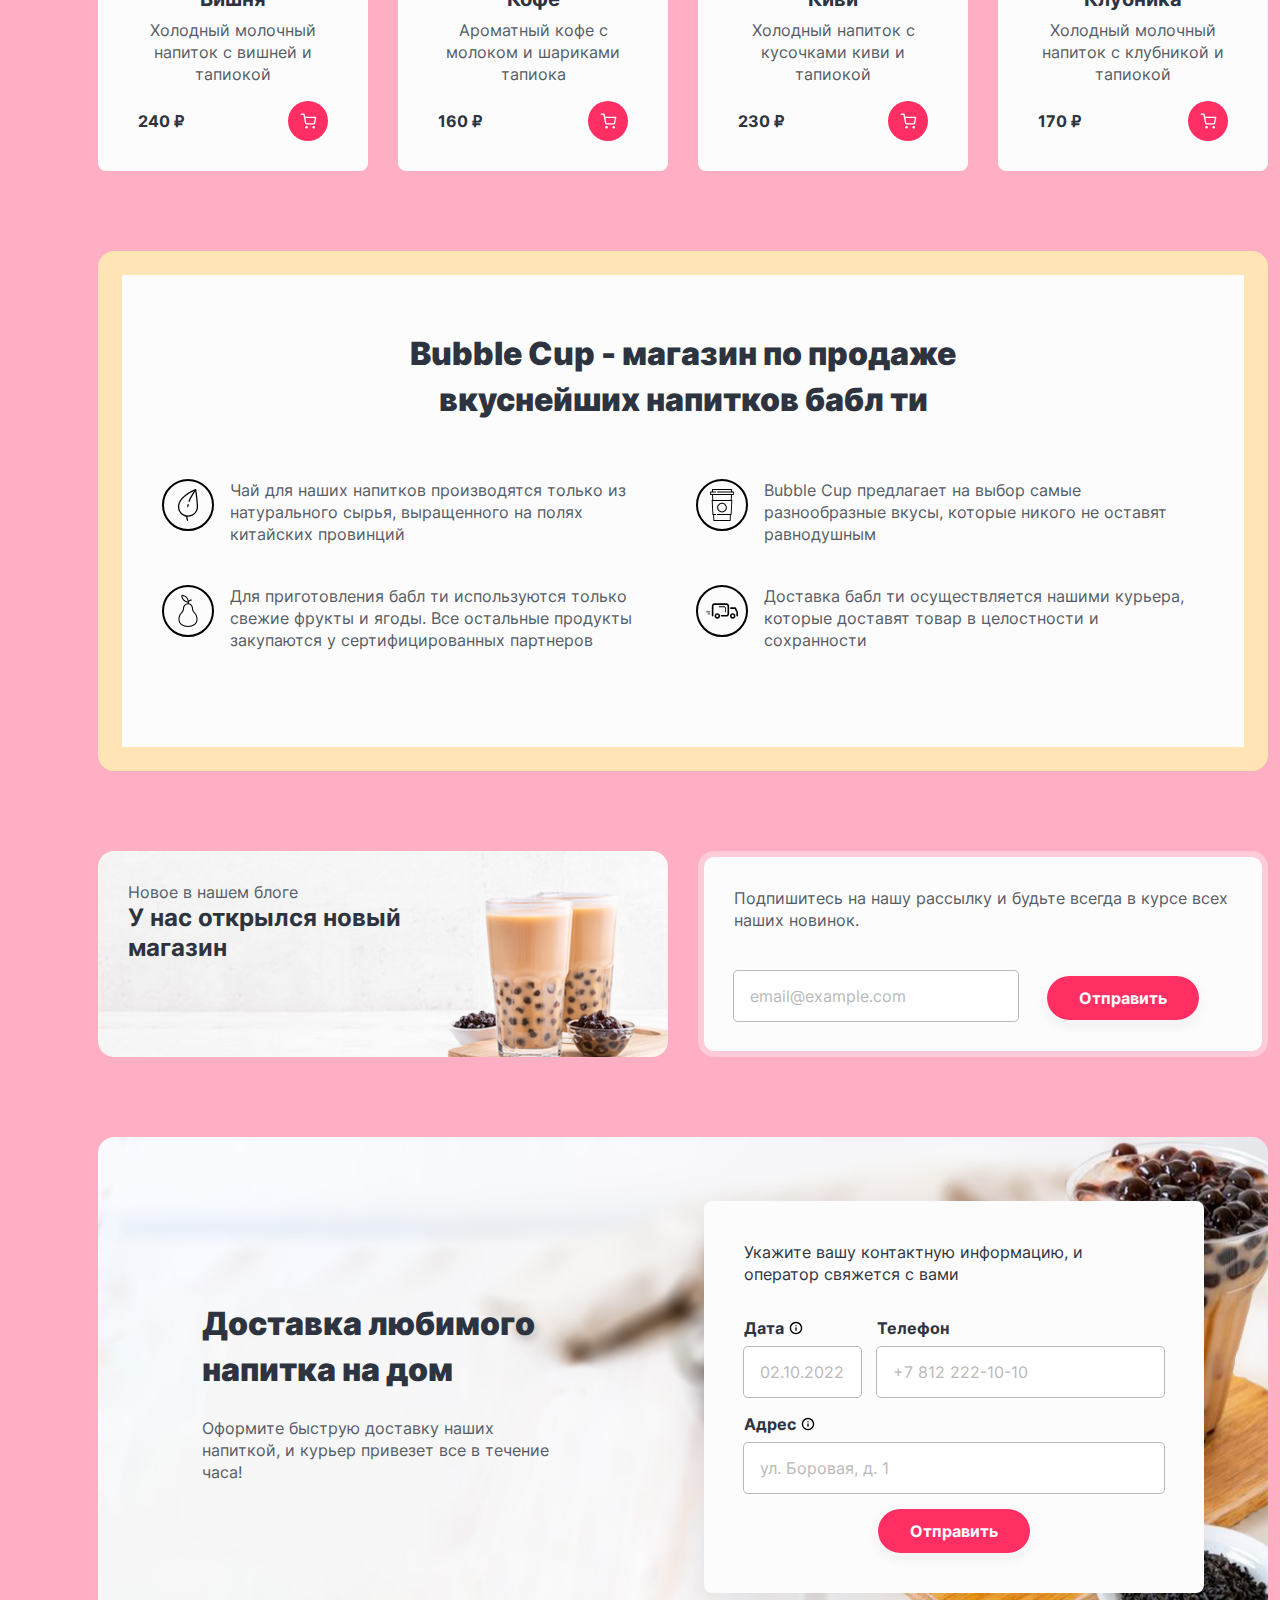
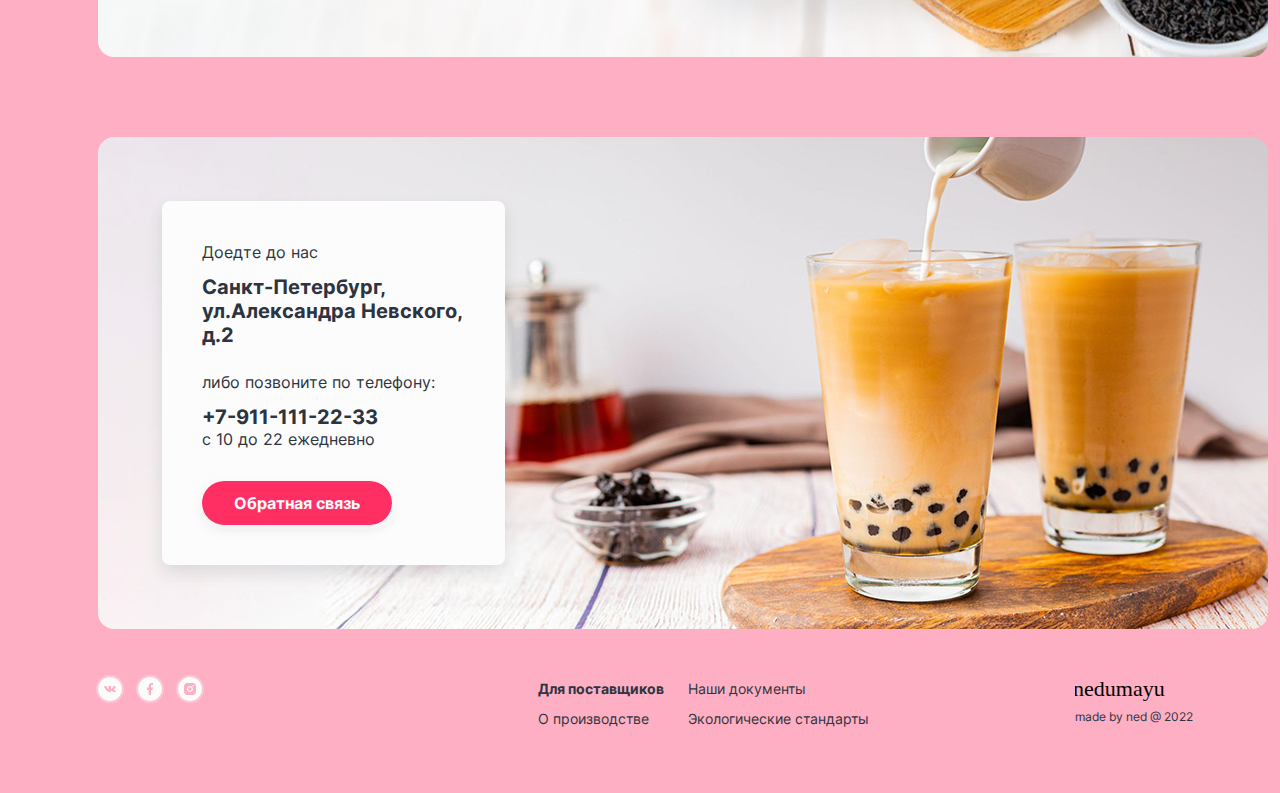
==== commit e82efd66: "fix social button focus" ====
--- a/index.html
+++ b/index.html
@@ -191,7 +191,7 @@
             <li class="gallery-social-item">
               <a class="social-button" href="https://facebook.com">
                 <span class="visually-hidden">Фейсбук</span>
-                <svg width="24" height="24" viewBox="0 0 24 24" fill="none" xmlns="http://www.w3.org/2000/svg">
+                <svg aria-hidden="true" focusable="false" width="24" height="24" viewBox="0 0 24 24" fill="none" xmlns="http://www.w3.org/2000/svg">
                   <path fill-rule="evenodd" clip-rule="evenodd"
                         d="M24 12C24 18.6274 18.6274 24 12 24C5.37258 24 0 18.6274 0 12C0 5.37258 5.37258 0 12 0C18.6274 0 24 5.37258 24 12ZM14.4286 12.9H13V18H10.7143V12.9H9V10.5H10.7143V8.82C10.7143 6.9942 11.816 6 13.3674 6C14.1103 6 14.8137 6.0582 15 6.084V8.1H14.1429C13 8.1 13 8.682 13 9.3V10.5H15L14.4286 12.9Z"
                         fill="#FCFCFC"/>
@@ -201,7 +201,7 @@
             <li class="gallery-social-item">
               <a class="social-button" href="https://instagram.com">
                 <span class="visually-hidden">Инстаграм</span>
-                <svg width="24" height="24" viewBox="0 0 24 24" fill="none" xmlns="http://www.w3.org/2000/svg">
+                <svg aria-hidden="true" focusable="false" width="24" height="24" viewBox="0 0 24 24" fill="none" xmlns="http://www.w3.org/2000/svg">
                   <path fill-rule="evenodd" clip-rule="evenodd"
                         d="M24 12C24 18.6274 18.6274 24 12 24C5.37258 24 0 18.6274 0 12C0 5.37258 5.37258 0 12 0C18.6274 0 24 5.37258 24 12ZM14.4732 6.036C13.8336 6.006 13.6302 6 12 6C10.3698 6 10.1664 6.0078 9.5268 6.036C8.8872 6.066 8.4528 6.1662 8.07 6.315C7.66946 6.46544 7.3066 6.70154 7.0068 7.0068C6.70128 7.30639 6.46514 7.66931 6.315 8.07C6.1662 8.4528 6.066 8.8872 6.036 9.5268C6.006 10.1664 6 10.3698 6 12C6 13.6302 6.0078 13.8336 6.036 14.4732C6.066 15.1122 6.1662 15.5478 6.315 15.93C6.46556 16.3305 6.70164 16.6933 7.0068 16.9932C7.30652 17.2986 7.6694 17.5347 8.07 17.685C8.4528 17.8332 8.8878 17.934 9.5268 17.964C10.1664 17.994 10.3698 18 12 18C13.6302 18 13.8336 17.9922 14.4732 17.964C15.1122 17.934 15.5478 17.8332 15.93 17.685C16.3304 17.5343 16.6932 17.2982 16.9932 16.9932C17.2987 16.6936 17.5348 16.3307 17.685 15.93C17.8332 15.5472 17.934 15.1122 17.964 14.4732C17.994 13.8336 18 13.6302 18 12C18 10.3698 17.9922 10.1664 17.964 9.5268C17.934 8.8878 17.8332 8.4522 17.685 8.07C17.5344 7.66955 17.2983 7.30674 16.9932 7.0068C16.6596 6.6738 16.326 6.4674 15.93 6.315C15.5472 6.1662 15.1122 6.066 14.4732 6.036ZM9.87868 9.87868C10.4413 9.31607 11.2044 9 12 9C12.7956 9 13.5587 9.31607 14.1213 9.87868C14.6839 10.4413 15 11.2044 15 12C15 12.7956 14.6839 13.5587 14.1213 14.1213C13.5587 14.6839 12.7956 15 12 15C11.2044 15 10.4413 14.6839 9.87868 14.1213C9.31607 13.5587 9 12.7956 9 12C9 11.2044 9.31607 10.4413 9.87868 9.87868ZM15.6803 8.31967C15.821 8.46032 15.9 8.65109 15.9 8.85C15.9 9.04891 15.821 9.23968 15.6803 9.38033C15.5397 9.52098 15.3489 9.6 15.15 9.6C14.9511 9.6 14.7603 9.52098 14.6197 9.38033C14.479 9.23968 14.4 9.04891 14.4 8.85C14.4 8.65109 14.479 8.46032 14.6197 8.31967C14.7603 8.17902 14.9511 8.1 15.15 8.1C15.3489 8.1 15.5397 8.17902 15.6803 8.31967ZM13.2728 10.7272C12.9352 10.3896 12.4774 10.2 12 10.2C11.5226 10.2 11.0648 10.3896 10.7272 10.7272C10.3896 11.0648 10.2 11.5226 10.2 12C10.2 12.4774 10.3896 12.9352 10.7272 13.2728C11.0648 13.6104 11.5226 13.8 12 13.8C12.4774 13.8 12.9352 13.6104 13.2728 13.2728C13.6104 12.9352 13.8 12.4774 13.8 12C13.8 11.5226 13.6104 11.0648 13.2728 10.7272Z"
                         fill="#FCFCFC"/>
--- a/styles/style.css
+++ b/styles/style.css
@@ -27,8 +27,9 @@
 }
 
 body {
-  margin: 0;
-  display: flex;
+  min-width: 1366px;
+  display: flex;
+  margin: 0;
   flex-direction: column;
   min-height: 100%;
   font-family: "Inter", sans-serif;
@@ -79,35 +80,33 @@
 
 .button:focus {
   outline: 2px solid #2D3440;
-  padding: 14px 34px;
 }
 
 .button:disabled {
   background: #E7E7E7;
-  border: 4px solid rgba(252, 252, 252, 0.4);
+  outline: 4px solid rgba(252, 252, 252, 0.4);
   color: #B9B9B9;
 }
 
 .button-pink {
   color: #FCFCFC;
   background-color: #FF2F64;
-  border: 4px solid rgba(252, 252, 252, 0.4);
+  outline: 4px solid rgba(252, 252, 252, 0.4);
 }
 
 .button-pink:hover {
   background: rgba(252, 252, 252, 0.3);
-  border: 4px solid #FF2F64;
+  outline: 4px solid #FF2F64;
   color: #2D3440;
 }
 
 .button-pink:focus {
-  border: 2px solid #2D3440;
-  padding: 14px 34px;
+  outline: 2px solid #2D3440;
 }
 
 .button-pink:disabled {
   background: #B9B9B9;
-  border: 4px solid rgba(185, 185, 185, 0.3);
+  outline: 4px solid rgba(185, 185, 185, 0.3);
   color: #565C66;
 }
 
@@ -121,6 +120,7 @@
 }
 
 .navigation-list {
+  width: 400px;
   list-style: none;
   margin: 0;
   padding: 0;
@@ -130,6 +130,7 @@
 }
 
 .navigation-user {
+  width: 500px;
   margin-left: auto;
 }
 
@@ -201,10 +202,6 @@
   box-shadow: 0 15px 40px rgba(45, 52, 64, 0.12); ;
 }
 
-/*.popover-open {*/
-/*  display: none;*/
-/*}*/
-
 .popover-content {
   height: 100%;
 }
@@ -461,7 +458,8 @@
   width: 38px;
   height: 38px;
   background-color: rgba(252, 252, 252, 0.3);
-  border: 1px solid #FCFCFC;
+  border: none;
+  outline: 1px solid #FCFCFC;
   border-radius: 50%;
 }
 
@@ -480,7 +478,7 @@
 }
 
 .slider-button:focus {
-  border: 1px solid #2D3440;
+  outline: 1px solid #2D3440;
 }
 
 .slider-button:focus .slider-icon {
@@ -536,20 +534,28 @@
 }
 
 .gallery-social-item {
-  display: block;
   width: 24px;
   height: 24px;
-  border: 2px solid rgba(252, 252, 252, 0.3);
+  margin-right: 16px;
+}
+
+.social-button {
+  display: block;
+  height: 24px;
+  outline: 2px solid rgba(252, 252, 252, 0.3);
   border-radius: 50%;
-  margin-right: 16px;
 }
 
 .gallery-social-item:nth-child(3n) {
   margin-right: 0;
 }
 
-.gallery-social-item:hover {
+.social-button:hover {
   background-color: #2D3440;
+}
+
+.social-button:focus {
+  outline: 1px solid #2D3440;
 }
 
 /*promo*/
@@ -723,6 +729,7 @@
 }
 
 .product-price {
+  width: 100px;
   margin: auto 0;
 }
 
@@ -851,6 +858,8 @@
   border-radius: 16px;
   padding: 64px;
   background-image: url("../assets/background-middle.jpg");
+  background-repeat: no-repeat;
+  background-size: 100% 100%;
 }
 
 .appointment-sign {
@@ -925,29 +934,30 @@
   padding: 14px 16px;
   font: inherit;
   background: #FFFFFF;
-  border: 1px solid #B9B9B9;
+  border: none;
+  outline: 1px solid #B9B9B9;
   border-radius: 4px;
 }
 
 .field:hover {
-  border: 1px solid #2D3440;
+  outline: 1px solid #2D3440;
 }
 
 .field:focus {
-  border: 2px solid #2D3440;
+  outline: 2px solid #2D3440;
 }
 
 .field:invalid {
-  border: 1px solid #EA5454;
+  outline: 1px solid #EA5454;
 }
 
 .field:focus:invalid {
-  border: 2px solid #EA5454;
+  outline: 2px solid #EA5454;
 }
 
 .field:disabled {
   background: #E7E7E7;
-  border: 1px solid #B9B9B9;
+  outline: 1px solid #B9B9B9;
 }
 
 .field::placeholder {
@@ -1017,7 +1027,7 @@
   padding: 64px;
   background-image: url("../assets/background-big.jpg");
   background-repeat: no-repeat;
-  background-size: 1170px 500px;
+  background-size: 100% 100%;
 }
 
 .contacts-wrapper {
@@ -1128,7 +1138,7 @@
 
 .breadcrumbs {
   display: flex;
-  /*align-items: center;*/
+  flex-wrap: wrap;
   list-style: none;
   padding: 0;
   margin: 0 0 16px 0;
@@ -1228,7 +1238,7 @@
 .filter-button:disabled {
   background: rgba(252, 252, 252, 0.3);
   opacity: 0.4;
-  border: 2px solid #FCFCFC;
+  outline: 2px solid #FCFCFC;
 }
 
 
@@ -1461,8 +1471,10 @@
 }
 
 .pagination {
-  width: 200px;
-  display: flex;
+  display: flex;
+  justify-content: end;
+  flex-wrap: wrap;
+  width: 400px;
   margin: 0 0 0 auto;
   padding: 0;
   list-style: none;
